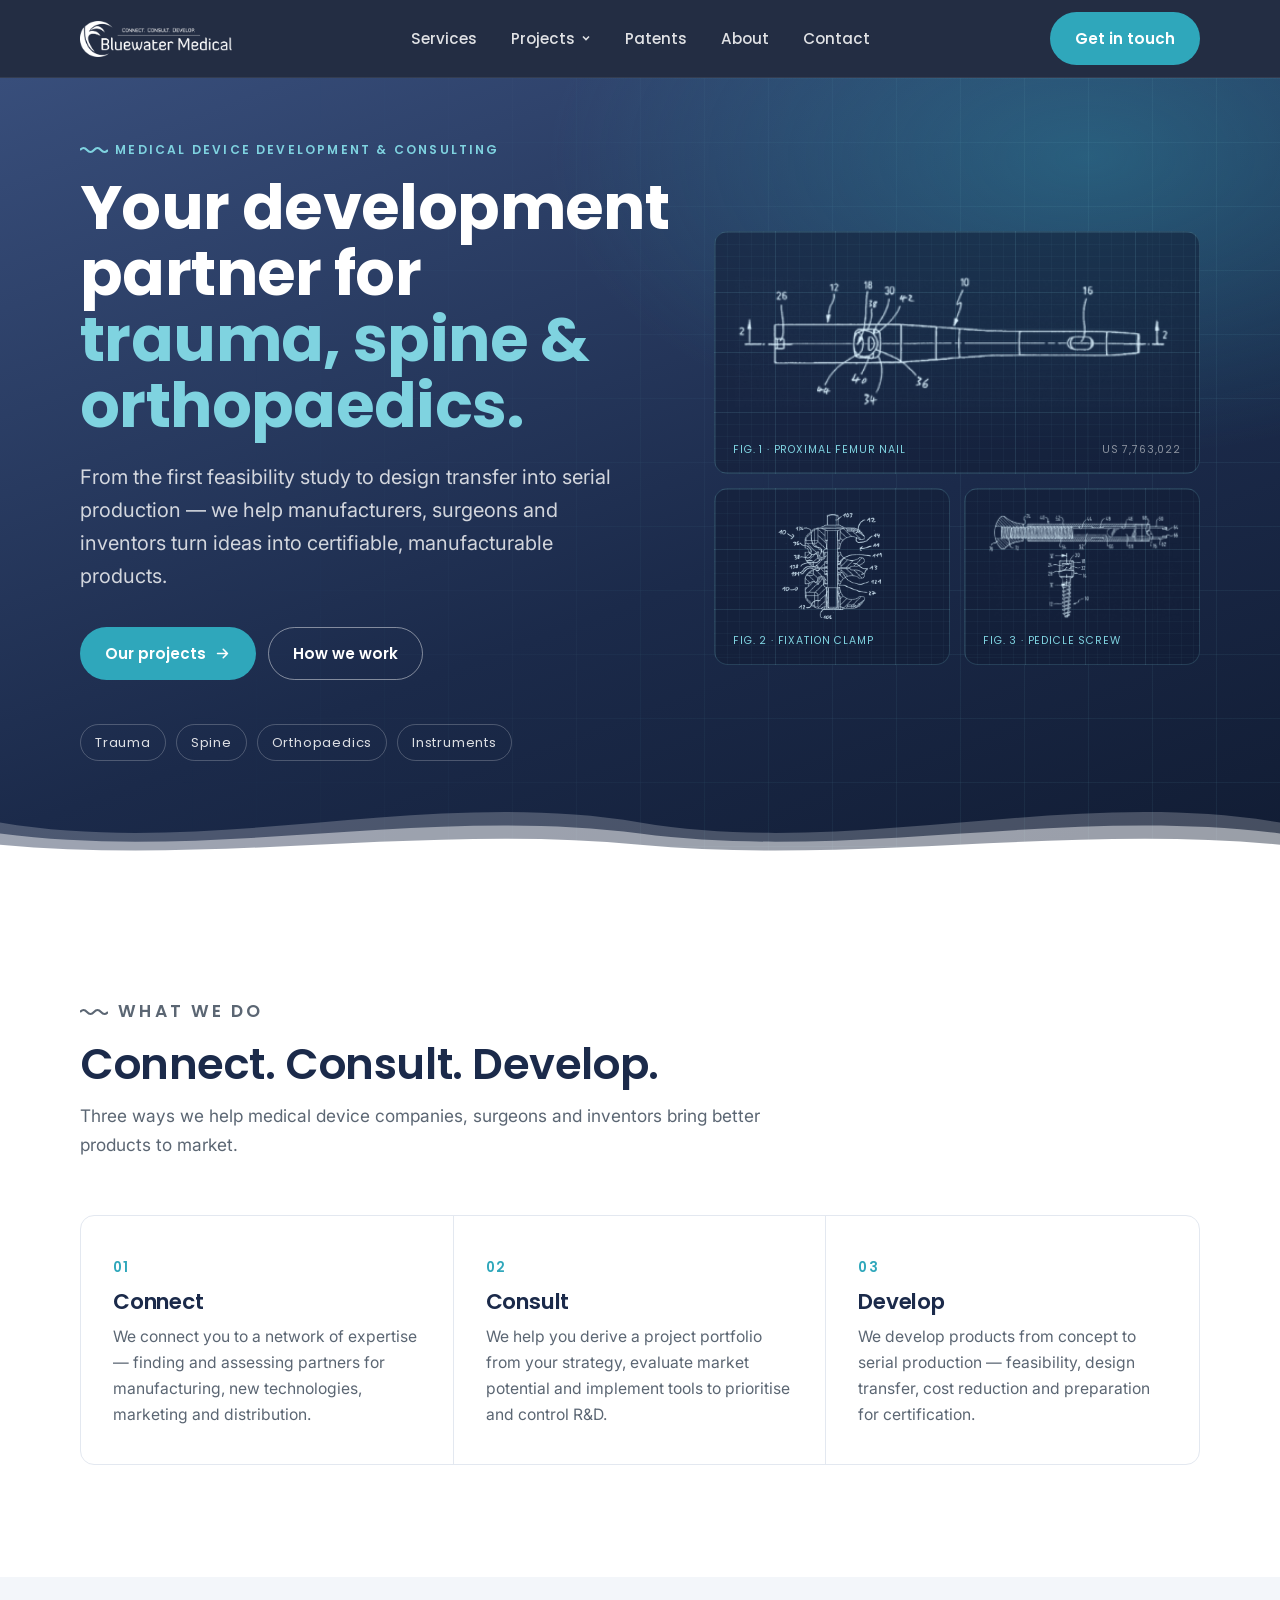
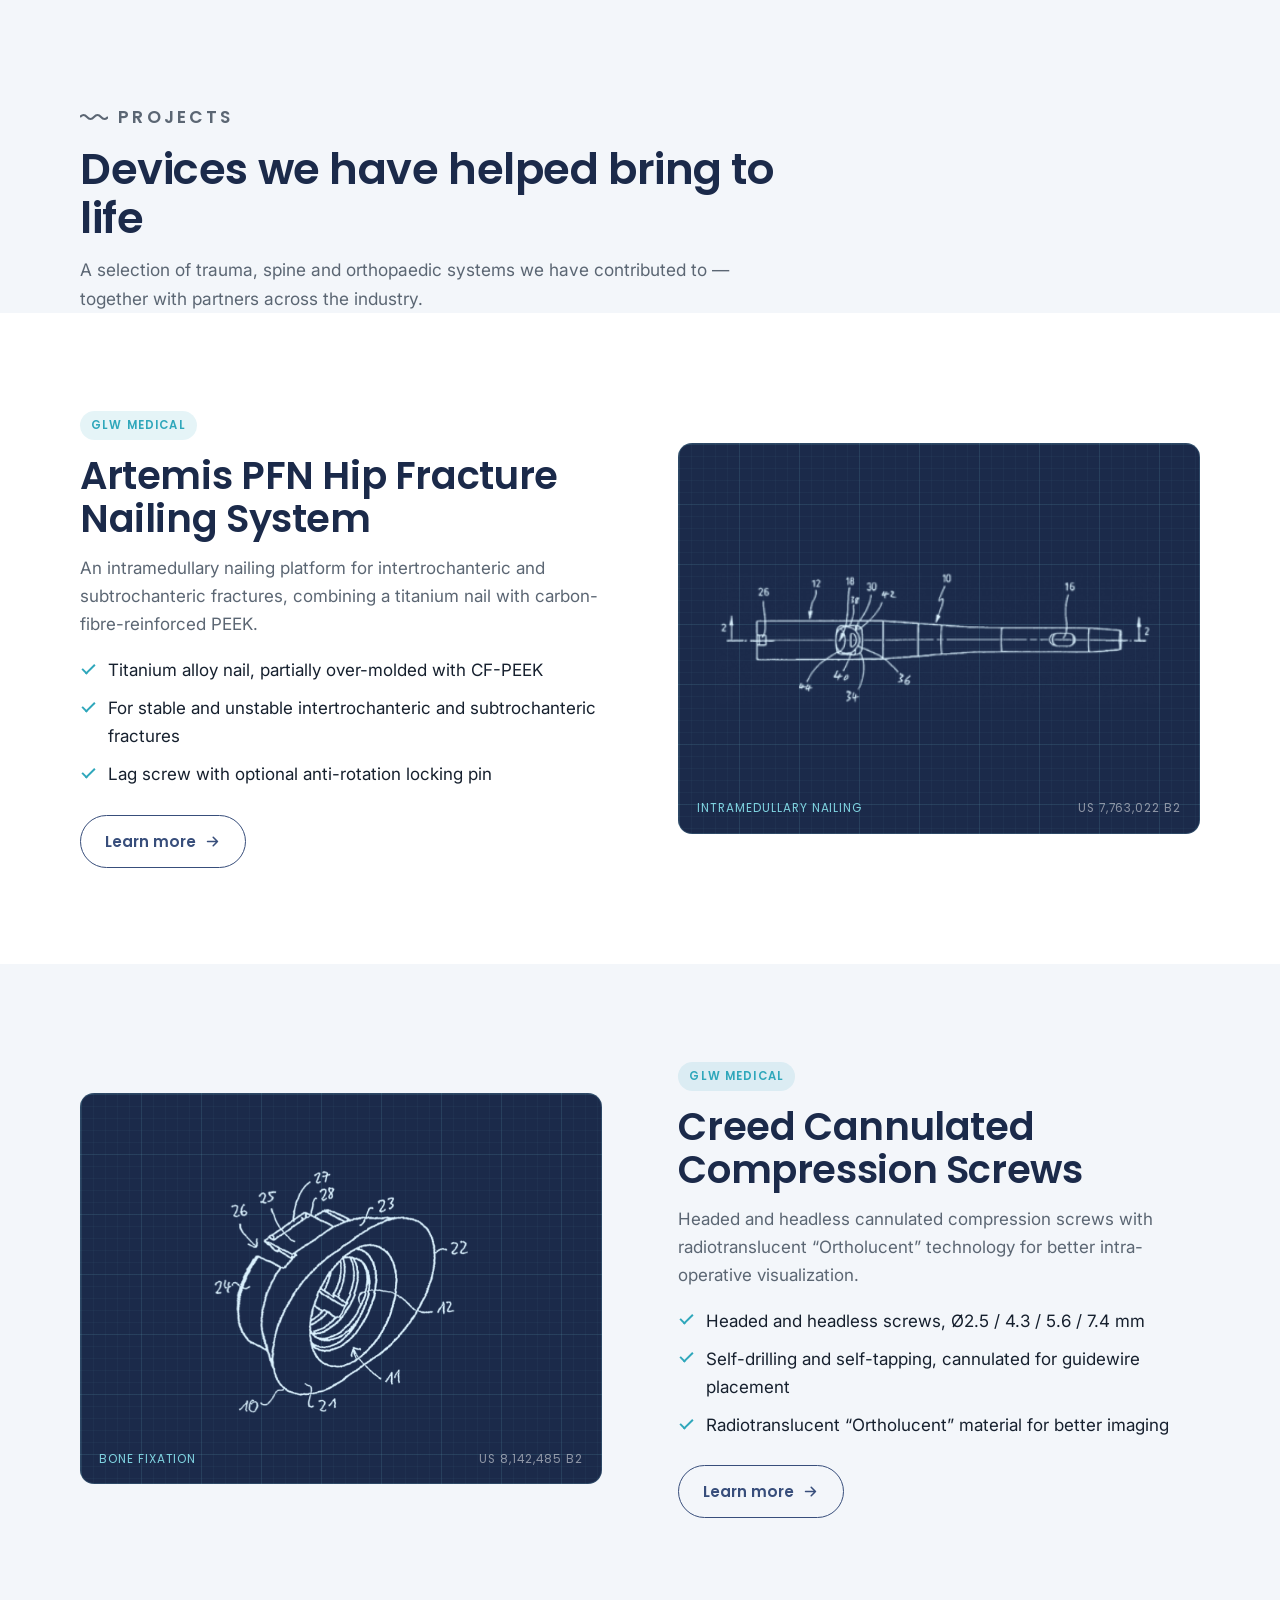
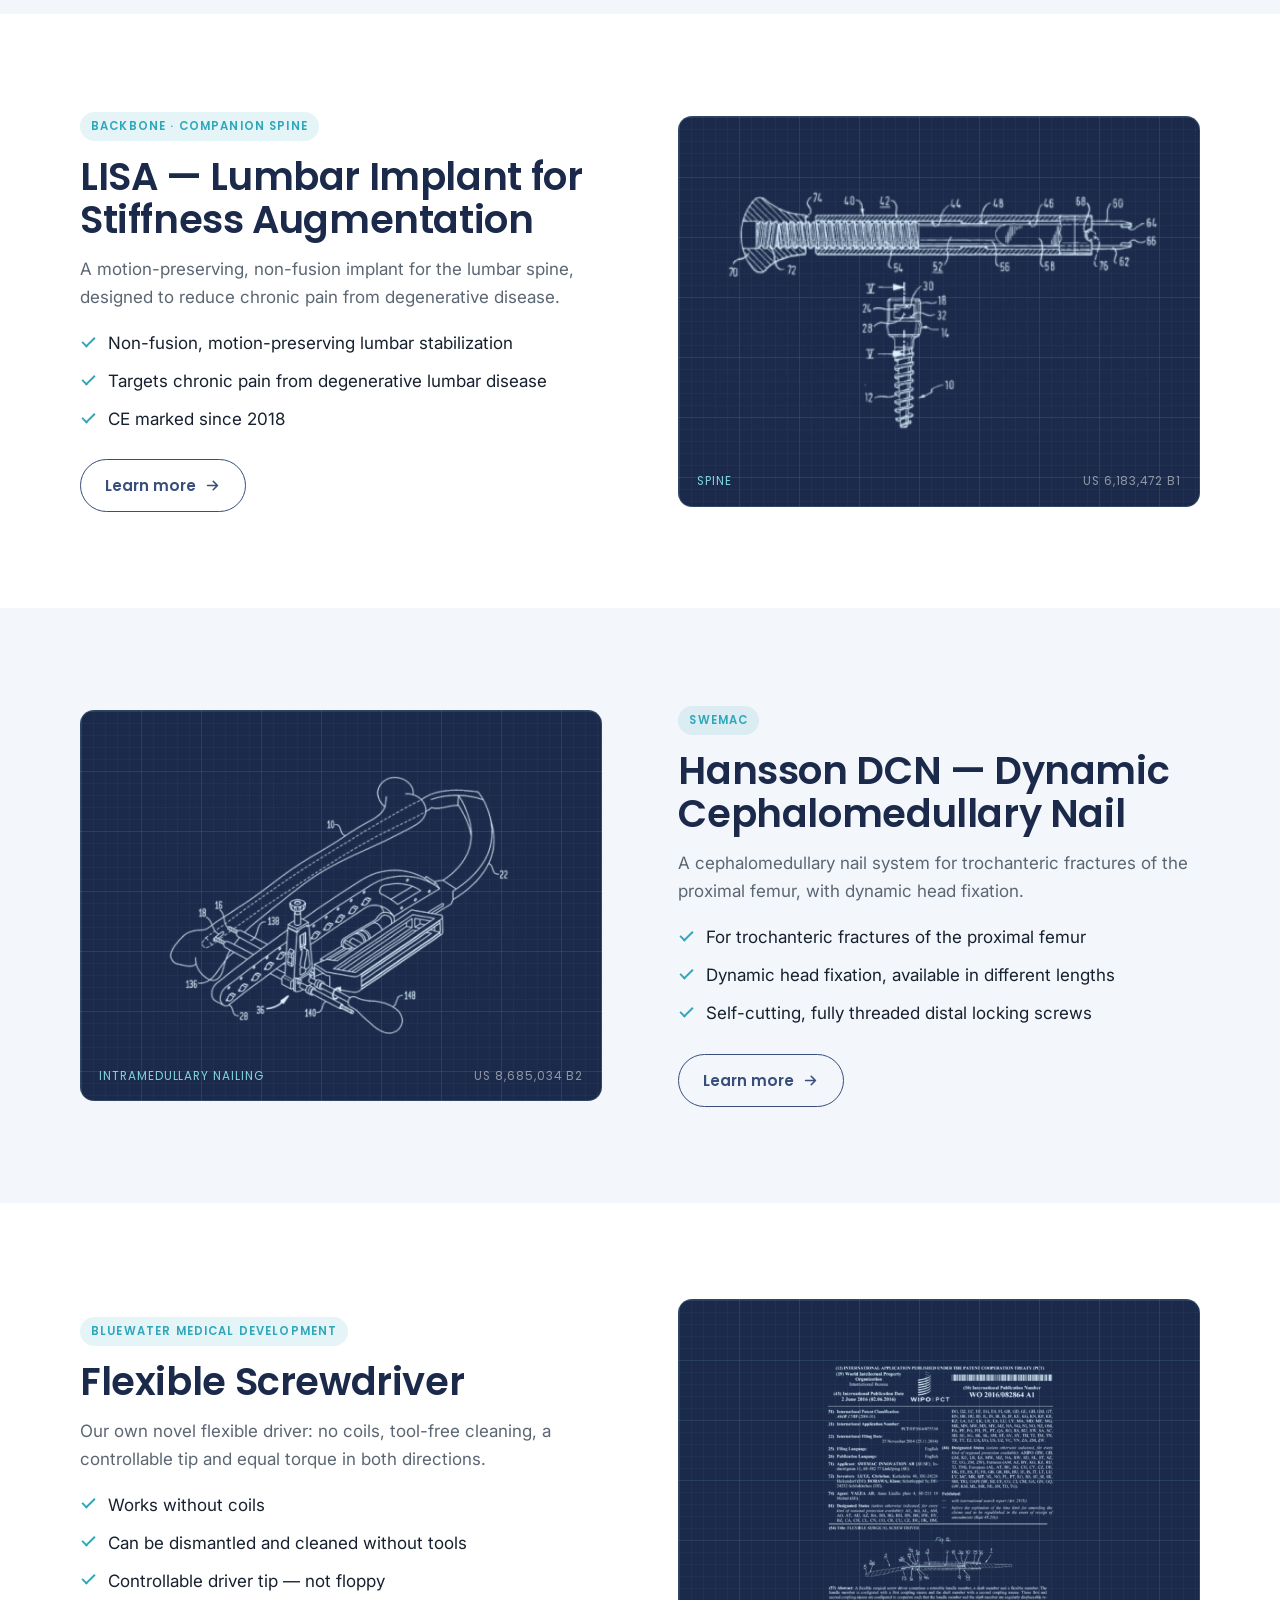
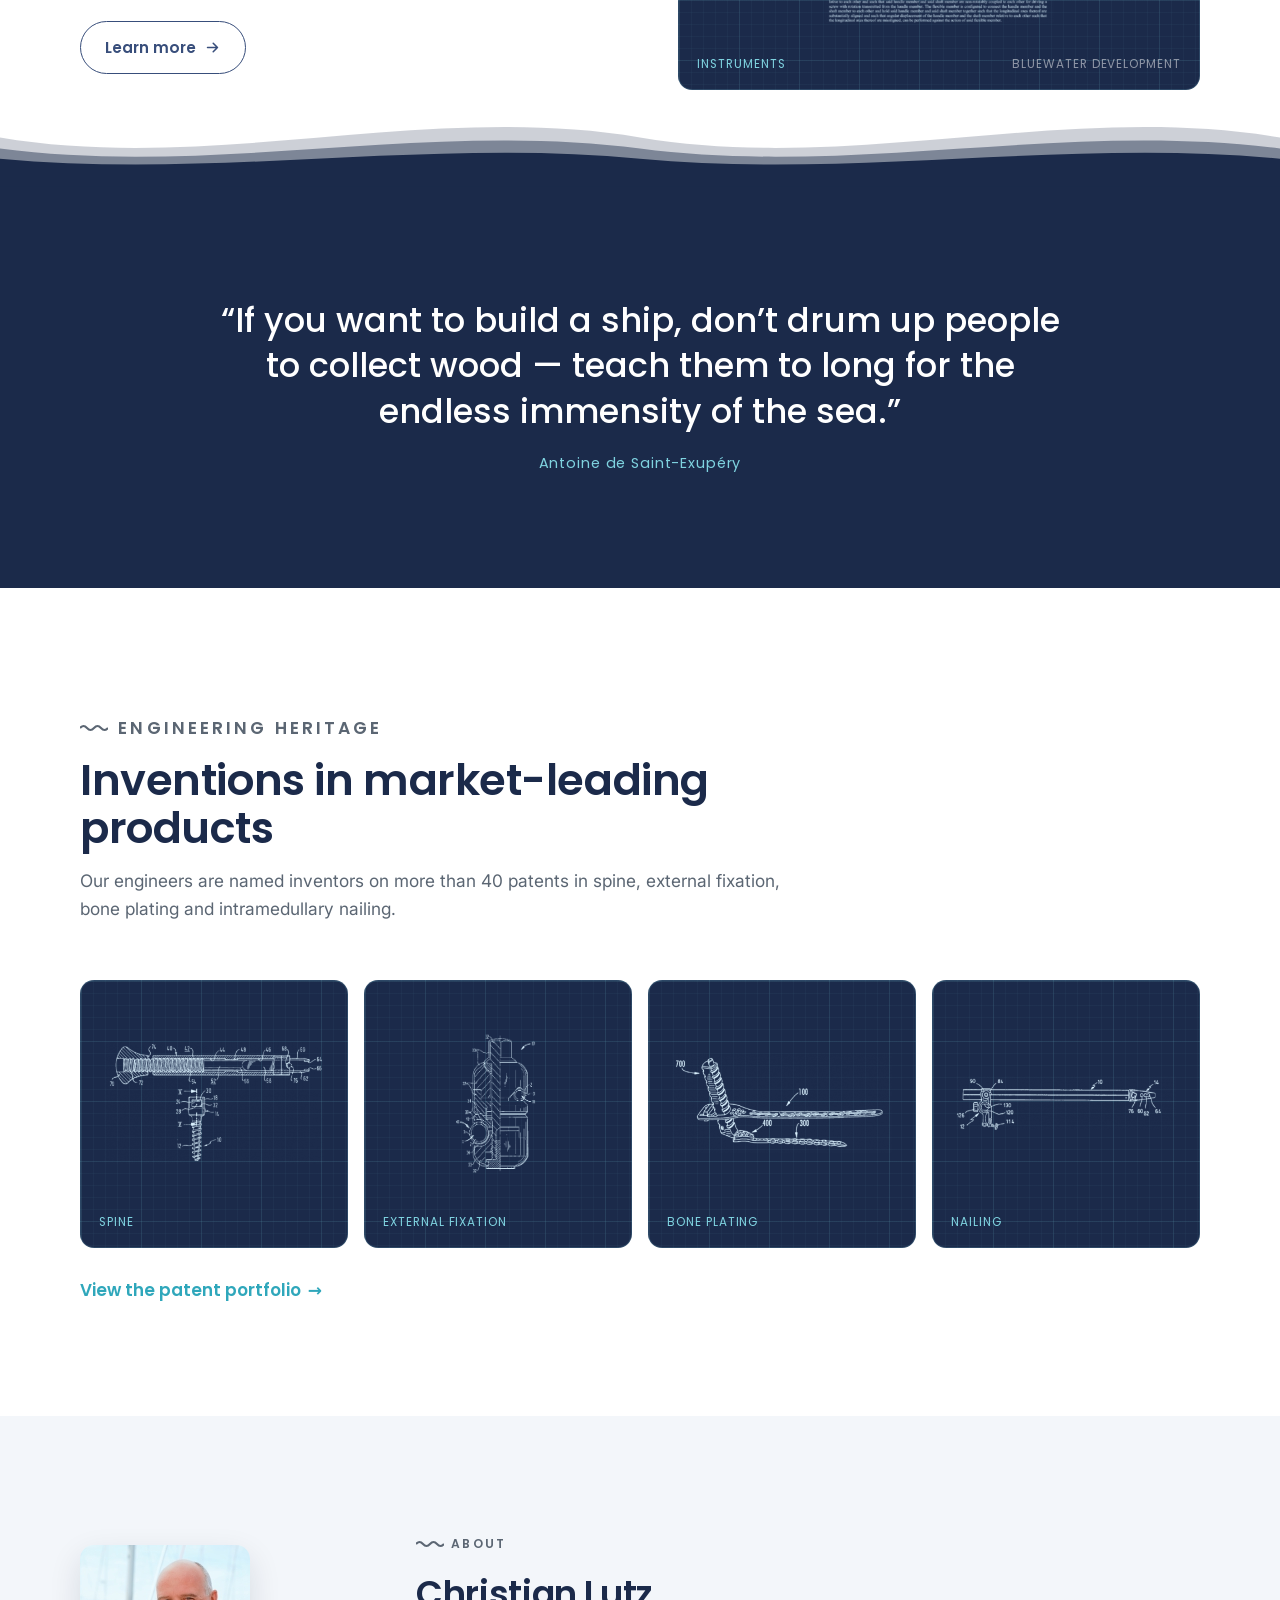
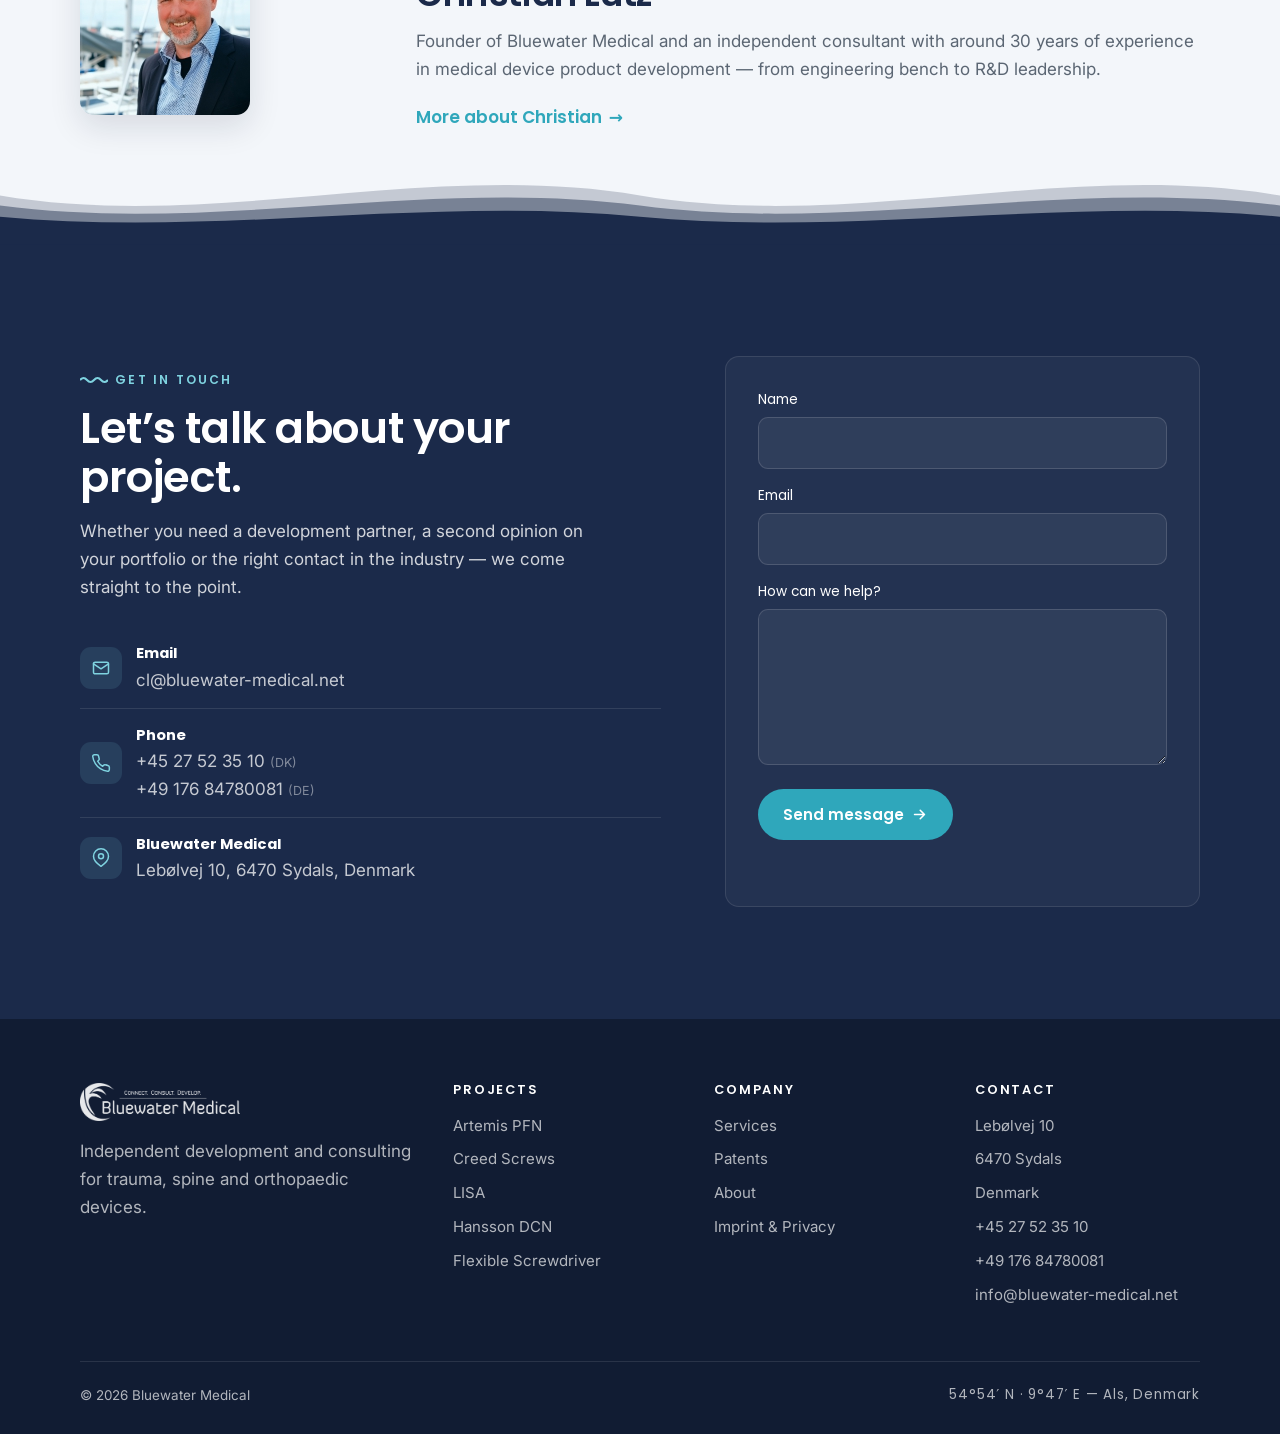
==== index.html @ d2732bc6 "Bluewater Medical redesign preview Co-Authored-By: Claude Opus 5.5 <noreply@anthropic.com>" ====
<!DOCTYPE html>
<html lang="en">
<head>
<meta name="robots" content="noindex, nofollow">
<meta charset="UTF-8">
<meta name="viewport" content="width=device-width, initial-scale=1">
<title>Bluewater Medical — Development partner for trauma, spine &amp; orthopaedics</title>
<meta name="description" content="Bluewater Medical — independent medical device development and consulting for trauma, spine and orthopaedics. Connect, consult, develop.">
<link rel="canonical" href="https://bluewater-medical.net/">
<meta property="og:title" content="Bluewater Medical — Development partner for trauma, spine &amp; orthopaedics">
<meta property="og:description" content="Bluewater Medical — independent medical device development and consulting for trauma, spine and orthopaedics. Connect, consult, develop.">
<meta property="og:type" content="website">
<link rel="icon" href="assets/img/favicon.png" type="image/png">
<link rel="preconnect" href="https://fonts.googleapis.com">
<link rel="preconnect" href="https://fonts.gstatic.com" crossorigin>
<link href="https://fonts.googleapis.com/css2?family=Poppins:ital,wght@0,500;0,600;0,700;1,500&family=Inter:wght@400;500;600&display=swap" rel="stylesheet">
<link rel="stylesheet" href="assets/css/styles.css">
</head>
<body>
<svg width="0" height="0" style="position:absolute" aria-hidden="true">
  <!-- Patent drawings are black ink on white paper: turn the paper transparent
       (alpha = 1 - brightness) and recolour the ink. -->
  <filter id="ink-light" color-interpolation-filters="sRGB"><feColorMatrix type="matrix" values="0 0 0 0 .86  0 0 0 0 .95  0 0 0 0 1  -.333 -.333 -.333 1 0"/></filter>
  <filter id="ink-navy" color-interpolation-filters="sRGB"><feColorMatrix type="matrix" values="0 0 0 0 .22  0 0 0 0 .31  0 0 0 0 .48  -.333 -.333 -.333 1 0"/></filter>
</svg>
<header class="site-header" id="siteHeader">
  <div class="container nav">
    <a class="brand" href="index.html" aria-label="Bluewater Medical home"><img src="assets/img/logo.png" alt="Bluewater Medical"></a>
    <ul class="nav-links" id="navLinks">
      <li><a href="index.html#services">Services</a></li>
      <li class="has-dropdown"><a href="index.html#projects">Projects <svg class="caret" viewBox="0 0 10 10" fill="none" stroke="currentColor" stroke-width="1.6"><path d="M2 3.5 5 6.5 8 3.5"/></svg></a><div class="dropdown"><a href="projects/artemis-pfn/index.html"><b>Artemis PFN</b><span>GLW Medical</span></a><a href="projects/creed-screws/index.html"><b>Creed Screws</b><span>GLW Medical</span></a><a href="projects/lisa/index.html"><b>LISA</b><span>Backbone · Companion Spine</span></a><a href="projects/hansson-dcn/index.html"><b>Hansson DCN</b><span>Swemac</span></a><a href="projects/flexible-screwdriver/index.html"><b>Flexible Screwdriver</b><span>Bluewater Medical development</span></a></div></li>
      <li><a href="patents/index.html">Patents</a></li>
      <li><a href="about/index.html">About</a></li>
      <li><a href="index.html#contact">Contact</a></li>
    </ul>
    <div class="nav-cta"><a class="btn btn--accent" href="index.html#contact">Get in touch</a></div>
    <button class="nav-toggle" id="navToggle" aria-label="Toggle menu" aria-expanded="false"><span></span><span></span><span></span></button>
  </div>
</header>
<main>
<section class="hero">
  <div class="container hero-grid">
    <div>
      <p class="eyebrow" style="color:var(--aqua-300)">Medical device development &amp; consulting</p>
      <h1>Your development partner for <em>trauma, spine &amp; orthopaedics.</em></h1>
      <p class="lead">From the first feasibility study to design transfer into serial production — we help manufacturers, surgeons and inventors turn ideas into certifiable, manufacturable products.</p>
      <div class="hero-actions">
        <a class="btn btn--accent" href="#projects">Our projects <svg viewBox="0 0 24 24" fill="none" stroke="currentColor" stroke-width="2.2" stroke-linecap="round" stroke-linejoin="round"><path d="M5 12h14M13 6l6 6-6 6"/></svg></a>
        <a class="btn btn--ghost" href="#services">How we work</a>
      </div>
      <ul class="hero-focus"><li>Trauma</li><li>Spine</li><li>Orthopaedics</li><li>Instruments</li></ul>
    </div>
    <div class="hero-sheet" aria-hidden="true">
      <figure class="blueprint"><img src="assets/img/nailing.png" alt="Patent drawing — Fig. 1 · Proximal femur nail" loading="lazy"><figcaption><span>Fig. 1 · Proximal femur nail</span><span>US 7,763,022</span></figcaption></figure>
      <figure class="blueprint"><img src="assets/img/fixation2.png" alt="Patent drawing — Fig. 2 · Fixation clamp" loading="lazy"><figcaption><span>Fig. 2 · Fixation clamp</span><span></span></figcaption></figure>
      <figure class="blueprint"><img src="assets/img/spine.png" alt="Patent drawing — Fig. 3 · Pedicle screw" loading="lazy"><figcaption><span>Fig. 3 · Pedicle screw</span><span></span></figcaption></figure>
    </div>
  </div>
  <div class="waves waves--bottom" aria-hidden="true"><svg class="w1" viewBox="0 0 2880 100" preserveAspectRatio="none"><path fill="#fff" fill-opacity=".22" d="M0,45 C240,85 480,5 720,45 C960,85 1200,5 1440,45 C1680,85 1920,5 2160,45 C2400,85 2640,5 2880,45 L2880,100 L0,100 Z"/></svg><svg class="w2" viewBox="0 0 2880 100" preserveAspectRatio="none"><path fill="#fff" fill-opacity=".45" d="M0,45 C240,85 480,5 720,45 C960,85 1200,5 1440,45 C1680,85 1920,5 2160,45 C2400,85 2640,5 2880,45 L2880,100 L0,100 Z"/></svg><svg class="w3" viewBox="0 0 2880 100" preserveAspectRatio="none"><path fill="#fff" fill-opacity="1" d="M0,45 C240,85 480,5 720,45 C960,85 1200,5 1440,45 C1680,85 1920,5 2160,45 C2400,85 2640,5 2880,45 L2880,100 L0,100 Z"/></svg></div>
</section>

<section class="section" id="services">
  <div class="container">
    <div class="section-head reveal">
      <p class="eyebrow">What we do</p>
      <h2>Connect. Consult. Develop.</h2>
      <p>Three ways we help medical device companies, surgeons and inventors bring better products to market.</p>
    </div>
    <div class="services reveal">
      <div class="service"><span class="num">01</span><h3>Connect</h3><p>We connect you to a network of expertise — finding and assessing partners for manufacturing, new technologies, marketing and distribution.</p></div>
      <div class="service"><span class="num">02</span><h3>Consult</h3><p>We help you derive a project portfolio from your strategy, evaluate market potential and implement tools to prioritise and control R&amp;D.</p></div>
      <div class="service"><span class="num">03</span><h3>Develop</h3><p>We develop products from concept to serial production — feasibility, design transfer, cost reduction and preparation for certification.</p></div>
    </div>
  </div>
</section>

<section id="projects" class="section section--mist" style="padding-bottom:0">
  <div class="container"><div class="section-head reveal" style="margin-bottom:0">
    <p class="eyebrow">Projects</p>
    <h2>Devices we have helped bring to life</h2>
    <p>A selection of trauma, spine and orthopaedic systems we have contributed to — together with partners across the industry.</p>
  </div></div>
</section>
<div class="bands">
<section class="band" id="project-artemis-pfn">
  <div class="container band-grid">
    <div class="reveal">
      <span class="tag">GLW Medical</span>
      <h2>Artemis PFN Hip Fracture Nailing System</h2>
      <p>An intramedullary nailing platform for intertrochanteric and subtrochanteric fractures, combining a titanium nail with carbon-fibre-reinforced PEEK.</p>
      <ul class="ticks"><li>Titanium alloy nail, partially over-molded with CF-PEEK</li><li>For stable and unstable intertrochanteric and subtrochanteric fractures</li><li>Lag screw with optional anti-rotation locking pin</li></ul>
      <a class="btn btn--outline" href="projects/artemis-pfn/index.html">Learn more <svg viewBox="0 0 24 24" fill="none" stroke="currentColor" stroke-width="2.2" stroke-linecap="round" stroke-linejoin="round"><path d="M5 12h14M13 6l6 6-6 6"/></svg></a>
    </div>
    <div class="reveal"><figure class="blueprint"><img src="assets/img/nailing.png" alt="Patent drawing — Intramedullary nailing" loading="lazy"><figcaption><span>Intramedullary nailing</span><span>US 7,763,022 B2</span></figcaption></figure></div>
  </div>
</section><section class="band" id="project-creed-screws">
  <div class="container band-grid">
    <div class="reveal">
      <span class="tag">GLW Medical</span>
      <h2>Creed Cannulated Compression Screws</h2>
      <p>Headed and headless cannulated compression screws with radiotranslucent “Ortholucent” technology for better intra-operative visualization.</p>
      <ul class="ticks"><li>Headed and headless screws, Ø2.5 / 4.3 / 5.6 / 7.4 mm</li><li>Self-drilling and self-tapping, cannulated for guidewire placement</li><li>Radiotranslucent “Ortholucent” material for better imaging</li></ul>
      <a class="btn btn--outline" href="projects/creed-screws/index.html">Learn more <svg viewBox="0 0 24 24" fill="none" stroke="currentColor" stroke-width="2.2" stroke-linecap="round" stroke-linejoin="round"><path d="M5 12h14M13 6l6 6-6 6"/></svg></a>
    </div>
    <div class="reveal"><figure class="blueprint"><img src="assets/img/bone2.png" alt="Patent drawing — Bone fixation" loading="lazy"><figcaption><span>Bone fixation</span><span>US 8,142,485 B2</span></figcaption></figure></div>
  </div>
</section><section class="band" id="project-lisa">
  <div class="container band-grid">
    <div class="reveal">
      <span class="tag">Backbone · Companion Spine</span>
      <h2>LISA — Lumbar Implant for Stiffness Augmentation</h2>
      <p>A motion-preserving, non-fusion implant for the lumbar spine, designed to reduce chronic pain from degenerative disease.</p>
      <ul class="ticks"><li>Non-fusion, motion-preserving lumbar stabilization</li><li>Targets chronic pain from degenerative lumbar disease</li><li>CE marked since 2018</li></ul>
      <a class="btn btn--outline" href="projects/lisa/index.html">Learn more <svg viewBox="0 0 24 24" fill="none" stroke="currentColor" stroke-width="2.2" stroke-linecap="round" stroke-linejoin="round"><path d="M5 12h14M13 6l6 6-6 6"/></svg></a>
    </div>
    <div class="reveal"><figure class="blueprint"><img src="assets/img/spine.png" alt="Patent drawing — Spine" loading="lazy"><figcaption><span>Spine</span><span>US 6,183,472 B1</span></figcaption></figure></div>
  </div>
</section><section class="band" id="project-hansson-dcn">
  <div class="container band-grid">
    <div class="reveal">
      <span class="tag">Swemac</span>
      <h2>Hansson DCN — Dynamic Cephalomedullary Nail</h2>
      <p>A cephalomedullary nail system for trochanteric fractures of the proximal femur, with dynamic head fixation.</p>
      <ul class="ticks"><li>For trochanteric fractures of the proximal femur</li><li>Dynamic head fixation, available in different lengths</li><li>Self-cutting, fully threaded distal locking screws</li></ul>
      <a class="btn btn--outline" href="projects/hansson-dcn/index.html">Learn more <svg viewBox="0 0 24 24" fill="none" stroke="currentColor" stroke-width="2.2" stroke-linecap="round" stroke-linejoin="round"><path d="M5 12h14M13 6l6 6-6 6"/></svg></a>
    </div>
    <div class="reveal"><figure class="blueprint"><img src="assets/img/targeting.png" alt="Patent drawing — Intramedullary nailing" loading="lazy"><figcaption><span>Intramedullary nailing</span><span>US 8,685,034 B2</span></figcaption></figure></div>
  </div>
</section><section class="band" id="project-flexible-screwdriver">
  <div class="container band-grid">
    <div class="reveal">
      <span class="tag">Bluewater Medical development</span>
      <h2>Flexible Screwdriver</h2>
      <p>Our own novel flexible driver: no coils, tool-free cleaning, a controllable tip and equal torque in both directions.</p>
      <ul class="ticks"><li>Works without coils</li><li>Can be dismantled and cleaned without tools</li><li>Controllable driver tip — not floppy</li></ul>
      <a class="btn btn--outline" href="projects/flexible-screwdriver/index.html">Learn more <svg viewBox="0 0 24 24" fill="none" stroke="currentColor" stroke-width="2.2" stroke-linecap="round" stroke-linejoin="round"><path d="M5 12h14M13 6l6 6-6 6"/></svg></a>
    </div>
    <div class="reveal"><figure class="blueprint"><img src="assets/img/screwdriver.png" alt="Patent drawing — Instruments" loading="lazy"><figcaption><span>Instruments</span><span>Bluewater development</span></figcaption></figure></div>
  </div>
</section>
</div>

<section class="section section--dark quote-band">
  <div class="waves waves--top" aria-hidden="true"><svg class="w1" viewBox="0 0 2880 100" preserveAspectRatio="none"><path fill="#1b2a4a" fill-opacity=".22" d="M0,45 C240,85 480,5 720,45 C960,85 1200,5 1440,45 C1680,85 1920,5 2160,45 C2400,85 2640,5 2880,45 L2880,100 L0,100 Z"/></svg><svg class="w2" viewBox="0 0 2880 100" preserveAspectRatio="none"><path fill="#1b2a4a" fill-opacity=".45" d="M0,45 C240,85 480,5 720,45 C960,85 1200,5 1440,45 C1680,85 1920,5 2160,45 C2400,85 2640,5 2880,45 L2880,100 L0,100 Z"/></svg><svg class="w3" viewBox="0 0 2880 100" preserveAspectRatio="none"><path fill="#1b2a4a" fill-opacity="1" d="M0,45 C240,85 480,5 720,45 C960,85 1200,5 1440,45 C1680,85 1920,5 2160,45 C2400,85 2640,5 2880,45 L2880,100 L0,100 Z"/></svg></div>
  <div class="container reveal">
    <blockquote>“If you want to build a ship, don’t drum up people to collect wood — teach them to long for the endless immensity of the sea.”</blockquote>
    <cite>Antoine de Saint-Exupéry</cite>
  </div>
</section>

<section class="section">
  <div class="container">
    <div class="section-head reveal">
      <p class="eyebrow">Engineering heritage</p>
      <h2>Inventions in market-leading products</h2>
      <p>Our engineers are named inventors on more than 40 patents in spine, external fixation, bone plating and intramedullary nailing.</p>
    </div>
    <div class="patent-teaser"><div class="reveal"><figure class="blueprint"><img src="assets/img/spine.png" alt="Patent drawing — Spine" loading="lazy"><figcaption><span>Spine</span><span></span></figcaption></figure></div><div class="reveal"><figure class="blueprint"><img src="assets/img/fixation.png" alt="Patent drawing — External fixation" loading="lazy"><figcaption><span>External fixation</span><span></span></figcaption></figure></div><div class="reveal"><figure class="blueprint"><img src="assets/img/bone1.png" alt="Patent drawing — Bone plating" loading="lazy"><figcaption><span>Bone plating</span><span></span></figcaption></figure></div><div class="reveal"><figure class="blueprint"><img src="assets/img/nailing2.png" alt="Patent drawing — Nailing" loading="lazy"><figcaption><span>Nailing</span><span></span></figcaption></figure></div></div>
    <p style="margin-top:28px"><a class="link-arrow" href="patents/index.html">View the patent portfolio</a></p>
  </div>
</section>

<section class="section section--mist">
  <div class="container teaser reveal">
    <img src="assets/img/christian-lutz.jpg" alt="Christian Lutz">
    <div>
      <p class="eyebrow">About</p>
      <h2>Christian Lutz</h2>
      <p>Founder of Bluewater Medical and an independent consultant with around 30 years of experience in medical device product development — from engineering bench to R&amp;D leadership.</p>
      <a class="link-arrow" href="about/index.html">More about Christian</a>
    </div>
  </div>
</section>

<section class="section section--dark" id="contact">
  <div class="waves waves--top" aria-hidden="true"><svg class="w1" viewBox="0 0 2880 100" preserveAspectRatio="none"><path fill="#1b2a4a" fill-opacity=".22" d="M0,45 C240,85 480,5 720,45 C960,85 1200,5 1440,45 C1680,85 1920,5 2160,45 C2400,85 2640,5 2880,45 L2880,100 L0,100 Z"/></svg><svg class="w2" viewBox="0 0 2880 100" preserveAspectRatio="none"><path fill="#1b2a4a" fill-opacity=".45" d="M0,45 C240,85 480,5 720,45 C960,85 1200,5 1440,45 C1680,85 1920,5 2160,45 C2400,85 2640,5 2880,45 L2880,100 L0,100 Z"/></svg><svg class="w3" viewBox="0 0 2880 100" preserveAspectRatio="none"><path fill="#1b2a4a" fill-opacity="1" d="M0,45 C240,85 480,5 720,45 C960,85 1200,5 1440,45 C1680,85 1920,5 2160,45 C2400,85 2640,5 2880,45 L2880,100 L0,100 Z"/></svg></div>
  <div class="container contact-band">
    <div class="reveal">
      <p class="eyebrow" style="color:var(--aqua-300)">Get in touch</p>
      <h2 style="font-size:clamp(1.9rem,3.4vw,2.7rem)">Let’s talk about your project.</h2>
      <p style="margin:16px 0 26px;max-width:520px">Whether you need a development partner, a second opinion on your portfolio or the right contact in the industry — we come straight to the point.</p>
      <ul class="contact-list">
        <li><span class="ic"><svg viewBox="0 0 24 24" fill="none" stroke="currentColor" stroke-width="1.8" stroke-linecap="round" stroke-linejoin="round"><rect x="3" y="5" width="18" height="14" rx="2"/><path d="m3 7 9 6 9-6"/></svg></span><div><b>Email</b><a href="mailto:cl@bluewater-medical.net">cl@bluewater-medical.net</a></div></li>
        <li><span class="ic"><svg viewBox="0 0 24 24" fill="none" stroke="currentColor" stroke-width="1.8" stroke-linecap="round" stroke-linejoin="round"><path d="M22 16.9v3a2 2 0 0 1-2.2 2 19.8 19.8 0 0 1-8.6-3.1 19.5 19.5 0 0 1-6-6A19.8 19.8 0 0 1 2.1 4.2 2 2 0 0 1 4.1 2h3a2 2 0 0 1 2 1.7c.1 1 .4 1.9.7 2.8a2 2 0 0 1-.5 2.1L8 9.9a16 16 0 0 0 6 6l1.3-1.3a2 2 0 0 1 2.1-.4c.9.3 1.8.6 2.8.7a2 2 0 0 1 1.7 2z"/></svg></span><div><b>Phone</b><a href="tel:+4527523510">+45 27 52 35 10</a> <small>(DK)</small><br><a href="tel:+4917684780081">+49 176 84780081</a> <small>(DE)</small></div></li>
        <li><span class="ic"><svg viewBox="0 0 24 24" fill="none" stroke="currentColor" stroke-width="1.8" stroke-linecap="round" stroke-linejoin="round"><path d="M21 10c0 6-9 12-9 12s-9-6-9-12a9 9 0 0 1 18 0z"/><circle cx="12" cy="10" r="3"/></svg></span><div><b>Bluewater Medical</b><span>Lebølvej 10, 6470 Sydals, Denmark</span></div></li>
      </ul>
    </div>
    <form class="contact-form reveal" action="contact.php" method="post" data-contact-form>
      <div class="field"><label for="cf-name">Name</label><input id="cf-name" name="name" type="text" autocomplete="name" maxlength="100" required></div>
      <div class="field"><label for="cf-email">Email</label><input id="cf-email" name="email" type="email" autocomplete="email" required></div>
      <div class="field"><label for="cf-msg">How can we help?</label><textarea id="cf-msg" name="message" rows="5" maxlength="5000" required></textarea></div>
      <div class="hp" aria-hidden="true"><label for="cf-web">Website</label><input id="cf-web" name="website" type="text" tabindex="-1" autocomplete="off"></div>
      <button class="btn btn--accent" type="submit">Send message <svg viewBox="0 0 24 24" fill="none" stroke="currentColor" stroke-width="2.2" stroke-linecap="round" stroke-linejoin="round"><path d="M5 12h14M13 6l6 6-6 6"/></svg></button>
      <p class="form-status" role="status" aria-live="polite"></p>
    </form>
  </div>
</section>
</main>
<footer class="site-footer">
  <div class="container">
    <div class="footer-grid">
      <div><img src="assets/img/logo.png" alt="Bluewater Medical"><p>Independent development and consulting for trauma, spine and orthopaedic devices.</p></div>
      <div><h4>Projects</h4><ul><li><a href="projects/artemis-pfn/index.html">Artemis PFN</a></li><li><a href="projects/creed-screws/index.html">Creed Screws</a></li><li><a href="projects/lisa/index.html">LISA</a></li><li><a href="projects/hansson-dcn/index.html">Hansson DCN</a></li><li><a href="projects/flexible-screwdriver/index.html">Flexible Screwdriver</a></li></ul></div>
      <div><h4>Company</h4><ul><li><a href="index.html#services">Services</a></li><li><a href="patents/index.html">Patents</a></li><li><a href="about/index.html">About</a></li><li><a href="imprint/index.html">Imprint &amp; Privacy</a></li></ul></div>
      <div><h4>Contact</h4><ul><li>Lebølvej 10</li><li>6470 Sydals</li><li>Denmark</li><li><a href="tel:+4527523510">+45 27 52 35 10</a></li><li><a href="tel:+4917684780081">+49 176 84780081</a></li><li><a href="mailto:info@bluewater-medical.net">info@bluewater-medical.net</a></li></ul></div>
    </div>
    <div class="footer-bottom"><span>© <span class="js-year">2026</span> Bluewater Medical</span><span class="coords">54°54′ N · 9°47′ E — Als, Denmark</span></div>
  </div>
</footer>
<script src="assets/js/main.js"></script>
</body>
</html>
---- assets/css/styles.css ----
/* ==========================================================================
   Bluewater Medical — stylesheet
   Brand navy #384e7b + slate #808b8e (from the logo), maritime aqua accent.
   Patent drawings are shown "blueprint" style (white lines on navy grid).
   ========================================================================== */

:root {
  --navy:     #384e7b;
  --navy-700: #2d3f66;
  --navy-800: #22325a;
  --navy-900: #1b2a4a;
  --navy-950: #111c33;
  --aqua:     #2fa7bb;
  --aqua-300: #7fd3e0;
  --slate:    #808b8e;
  --ink:      #16202e;
  --muted:    #5b6673;
  --line:     #e3e8f0;
  --mist:     #f3f6fa;
  --white:    #fff;

  --font-display: "Poppins", "Segoe UI", system-ui, sans-serif;
  --font-text:    "Inter", "Segoe UI", system-ui, sans-serif;

  --maxw: 1200px;
  --gutter: clamp(16px, 4vw, 40px);
  --header-h: 78px;
  --radius: 14px;
  --shadow-sm: 0 1px 2px rgba(17,28,51,.06), 0 2px 8px rgba(17,28,51,.05);
  --shadow:    0 12px 32px rgba(17,28,51,.12);
  --ease: cubic-bezier(.22,.61,.36,1);
}

/* ------------------------------------------------------------------ base */
*, *::before, *::after { box-sizing: border-box; }
* { margin: 0; }
html { scroll-behavior: smooth; scroll-padding-top: var(--header-h); -webkit-text-size-adjust: 100%; }
body { font-family: var(--font-text); color: var(--ink); background: var(--white); line-height: 1.65; font-size: 17px; -webkit-font-smoothing: antialiased; }
img { max-width: 100%; display: block; }
a { color: var(--navy); text-decoration: none; }
h1, h2, h3, h4 { font-family: var(--font-display); line-height: 1.12; font-weight: 600; color: var(--navy-900); letter-spacing: -.01em; }
ul { padding: 0; list-style: none; }
:focus-visible { outline: 3px solid var(--aqua); outline-offset: 2px; border-radius: 6px; }

.container { width: 100%; max-width: var(--maxw); margin-inline: auto; padding-inline: var(--gutter); }
.section { padding: clamp(64px, 9vw, 112px) 0; }
.section--mist { background: var(--mist); }
.section--dark { position: relative; background: var(--navy-900); color: rgba(255,255,255,.8); }
.section--dark h2, .section--dark h3 { color: #fff; }
.eyebrow { font-family: var(--font-display); font-weight: 600; font-size: .76rem; letter-spacing: .18em; text-transform: uppercase; color: var(--aqua); display: inline-flex; align-items: center; gap: .6em; margin-bottom: 14px; }
.eyebrow::before { /* small wave mark */
  content: ""; width: 28px; height: 8px; background: currentColor;
  -webkit-mask: url("data:image/svg+xml,%3Csvg xmlns='http://www.w3.org/2000/svg' viewBox='0 0 28 8'%3E%3Cpath d='M0 4 Q3.5 0 7 4 T14 4 T21 4 T28 4' fill='none' stroke='black' stroke-width='2'/%3E%3C/svg%3E") no-repeat center / contain;
          mask: url("data:image/svg+xml,%3Csvg xmlns='http://www.w3.org/2000/svg' viewBox='0 0 28 8'%3E%3Cpath d='M0 4 Q3.5 0 7 4 T14 4 T21 4 T28 4' fill='none' stroke='black' stroke-width='2'/%3E%3C/svg%3E") no-repeat center / contain;
}
.section-head { max-width: 720px; margin-bottom: clamp(32px, 5vw, 56px); }
.section-head h2 { font-size: clamp(1.9rem, 3.4vw, 2.7rem); }
.section-head p { color: var(--muted); font-size: 1.08rem; margin-top: 14px; }
.section--dark .section-head p { color: rgba(255,255,255,.72); }
.center { text-align: center; margin-inline: auto; }
.center .eyebrow { justify-content: center; }

/* --------------------------------------------------------------- buttons */
.btn { display: inline-flex; align-items: center; gap: .5em; font-family: var(--font-display); font-weight: 600; font-size: .95rem; padding: 13px 24px; border-radius: 999px; border: 1.5px solid transparent; background: var(--navy); color: #fff; cursor: pointer; transition: transform .25s var(--ease), box-shadow .25s var(--ease), background .25s, border-color .25s, color .25s; white-space: nowrap; }
.btn:hover { transform: translateY(-2px); box-shadow: var(--shadow); }
.btn svg { width: 17px; height: 17px; }
.btn--accent { background: var(--aqua); }
.btn--ghost { background: transparent; border-color: rgba(255,255,255,.45); }
.btn--ghost:hover { background: rgba(255,255,255,.1); border-color: #fff; }
.btn--outline { background: transparent; color: var(--navy); border-color: var(--navy); }
.btn--outline:hover { background: var(--navy); color: #fff; }
.link-arrow { font-family: var(--font-display); font-weight: 600; display: inline-flex; align-items: center; gap: .4em; color: var(--aqua); }
.link-arrow::after { content: "→"; transition: transform .25s var(--ease); }
.link-arrow:hover::after { transform: translateX(4px); }

/* ---------------------------------------------------------------- header */
.site-header { position: fixed; inset: 0 0 auto 0; z-index: 50; height: var(--header-h); background: rgba(17,28,51,.92); backdrop-filter: blur(12px); border-bottom: 1px solid rgba(255,255,255,.08); }
.nav { height: 100%; display: flex; align-items: center; justify-content: space-between; gap: 24px; }
.brand img { height: 36px; width: auto; filter: brightness(0) invert(1); }
.nav-links { display: flex; align-items: center; gap: 6px; }
.nav-links > li { position: relative; }
.nav-links > li > a { display: inline-flex; align-items: center; gap: 6px; padding: 10px 14px; font-family: var(--font-display); font-weight: 500; font-size: .95rem; color: rgba(255,255,255,.86); border-radius: 8px; transition: color .2s, background .2s; }
.nav-links > li > a:hover, .nav-links > li > a.active { color: #fff; background: rgba(255,255,255,.08); }
.nav-links .caret { width: 10px; height: 10px; transition: transform .2s; }
.dropdown { position: absolute; top: calc(100% + 8px); left: 0; min-width: 300px; background: #fff; border-radius: 12px; box-shadow: var(--shadow); padding: 8px; opacity: 0; visibility: hidden; transform: translateY(6px); transition: .2s var(--ease); }
.has-dropdown:hover .dropdown, .has-dropdown:focus-within .dropdown { opacity: 1; visibility: visible; transform: none; }
.has-dropdown:hover .caret { transform: rotate(180deg); }
.dropdown a { display: block; padding: 10px 14px; border-radius: 8px; color: var(--navy-900); }
.dropdown a:hover { background: var(--mist); }
.dropdown a b { display: block; font-family: var(--font-display); font-weight: 600; font-size: .95rem; }
.dropdown a span { font-size: .8rem; color: var(--slate); }
.nav-toggle { display: none; background: none; border: 0; padding: 8px; cursor: pointer; }
.nav-toggle span { display: block; width: 24px; height: 2px; background: #fff; margin: 5px 0; border-radius: 2px; }
main { padding-top: var(--header-h); }

/* ------------------------------------------------------- blueprint figure */
.blueprint {
  position: relative; border-radius: var(--radius); overflow: hidden;
  background-color: var(--navy-900);
  background-image:
    linear-gradient(rgba(127,211,224,.09) 1px, transparent 1px),
    linear-gradient(90deg, rgba(127,211,224,.09) 1px, transparent 1px),
    linear-gradient(rgba(127,211,224,.04) 1px, transparent 1px),
    linear-gradient(90deg, rgba(127,211,224,.04) 1px, transparent 1px);
  background-size: 60px 60px, 60px 60px, 12px 12px, 12px 12px;
  display: grid; place-items: center; padding: 36px;
  border: 1px solid rgba(127,211,224,.18);
}
.blueprint img { width: 100%; max-height: 260px; object-fit: contain; filter: url(#ink-light); }
.blueprint figcaption { position: absolute; left: 18px; bottom: 14px; right: 18px; font-family: var(--font-display); font-size: .74rem; letter-spacing: .08em; text-transform: uppercase; color: var(--aqua-300); display: flex; justify-content: space-between; gap: 10px; }
.blueprint figcaption span:last-child { color: rgba(255,255,255,.5); }
.blueprint--light { background-color: #fff; background-image: linear-gradient(rgba(56,78,123,.07) 1px, transparent 1px), linear-gradient(90deg, rgba(56,78,123,.07) 1px, transparent 1px); background-size: 24px 24px; border-color: var(--line); }
.blueprint--light img { filter: url(#ink-navy); }
.blueprint--light figcaption { color: var(--navy); }
.blueprint--light figcaption span:last-child { color: var(--slate); }

/* ------------------------------------------------------------------- hero */
.hero { position: relative; overflow: hidden; color: #fff; background: radial-gradient(900px 500px at 85% 10%, rgba(47,167,187,.35), transparent 60%), linear-gradient(160deg, var(--navy) 0%, var(--navy-900) 60%, var(--navy-950) 100%); }
.hero::before { content: ""; position: absolute; inset: 0; background-image: linear-gradient(rgba(127,211,224,.07) 1px, transparent 1px), linear-gradient(90deg, rgba(127,211,224,.07) 1px, transparent 1px); background-size: 64px 64px; mask-image: linear-gradient(100deg, transparent 20%, #000 75%); }
.hero-grid { position: relative; z-index: 2; display: grid; grid-template-columns: 1.1fr .9fr; gap: 40px; align-items: center; min-height: min(72vh, 660px); padding-block: 56px 110px; }
.hero h1 { color: #fff; font-size: clamp(2.3rem, 5vw, 3.9rem); font-weight: 700; line-height: 1.06; }
.hero h1 em { font-style: normal; color: var(--aqua-300); }
.hero p.lead { margin-top: 22px; font-size: clamp(1.08rem, 1.7vw, 1.25rem); color: rgba(255,255,255,.8); max-width: 560px; }
.hero-actions { margin-top: 34px; display: flex; flex-wrap: wrap; gap: 12px; }
.hero-focus { margin-top: 44px; display: flex; flex-wrap: wrap; gap: 10px; }
.hero-focus li { font-family: var(--font-display); font-size: .82rem; letter-spacing: .06em; padding: 7px 14px; border: 1px solid rgba(255,255,255,.22); border-radius: 999px; color: rgba(255,255,255,.85); }
/* hero "drawing sheet": one large figure over two small ones, no overlap */
.hero-sheet { display: grid; grid-template-columns: 1fr 1fr; gap: 14px; }
.hero-sheet .blueprint { background-color: rgba(17,28,51,.55); padding: 22px 22px 44px; aspect-ratio: 4 / 3; }
.hero-sheet .blueprint:first-child { grid-column: 1 / -1; aspect-ratio: 16 / 8; }
.hero-sheet .blueprint img { position: absolute; top: 18px; left: 18px; width: calc(100% - 36px); height: calc(100% - 56px); max-height: none; object-fit: contain; }
.hero-sheet .blueprint figcaption { font-size: .66rem; }

/* animated waves: three layers drifting at different speeds */
.waves { position: absolute; left: 0; right: 0; height: 90px; overflow: hidden; pointer-events: none; z-index: 3; }
.waves--bottom { bottom: -1px; }
.waves--top { top: -89px; }
.waves svg { position: absolute; left: 0; bottom: 0; width: 200%; animation: wave-drift linear infinite; }
.waves .w1 { height: 100%; animation-duration: 28s; }
.waves .w2 { height: 78%; animation-duration: 19s; animation-direction: reverse; }
.waves .w3 { height: 56%; animation-duration: 13s; }
@keyframes wave-drift { from { transform: translateX(0); } to { transform: translateX(-50%); } }

/* page hero (subpages) */
.page-hero { position: relative; color: #fff; background: linear-gradient(160deg, var(--navy) 0%, var(--navy-900) 70%); overflow: hidden; }
.page-hero::before { content: ""; position: absolute; inset: 0; background-image: linear-gradient(rgba(127,211,224,.07) 1px, transparent 1px), linear-gradient(90deg, rgba(127,211,224,.07) 1px, transparent 1px); background-size: 64px 64px; }
.page-hero .container { position: relative; z-index: 2; padding-top: 56px; padding-bottom: 110px; }
.page-hero h1 { color: #fff; font-size: clamp(2rem, 4.4vw, 3.2rem); max-width: 820px; }
.page-hero p { color: rgba(255,255,255,.78); font-size: 1.12rem; max-width: 680px; margin-top: 16px; }
.crumbs { font-size: .85rem; color: rgba(255,255,255,.6); margin-bottom: 18px; }
.crumbs a { color: rgba(255,255,255,.75); }
.crumbs a:hover { color: #fff; }
.tag { display: inline-block; font-family: var(--font-display); font-weight: 600; font-size: .72rem; letter-spacing: .1em; text-transform: uppercase; color: var(--aqua); background: rgba(47,167,187,.12); padding: 5px 11px; border-radius: 999px; margin-bottom: 14px; }
.page-hero .tag { color: var(--aqua-300); background: rgba(127,211,224,.12); }

/* --------------------------------------------------------------- services */
.services { display: grid; grid-template-columns: repeat(3, 1fr); gap: 0; border: 1px solid var(--line); border-radius: var(--radius); overflow: hidden; background: #fff; }
.service { padding: 36px 32px; border-right: 1px solid var(--line); }
.service:last-child { border-right: 0; }
.service .num { font-family: var(--font-display); font-weight: 600; color: var(--aqua); font-size: .85rem; letter-spacing: .1em; }
.service h3 { font-size: 1.35rem; margin: 10px 0; }
.service p { color: var(--muted); font-size: .98rem; }

/* ------------------------------------------------------- project bands */
.band { padding: clamp(56px, 8vw, 96px) 0; }
.band:nth-child(even) { background: var(--mist); }
.band-grid { display: grid; grid-template-columns: 1fr 1fr; gap: clamp(32px, 6vw, 80px); align-items: center; }
.band:nth-child(even) .band-grid > :last-child { order: -1; }
.band h2 { font-size: clamp(1.7rem, 3vw, 2.4rem); margin-bottom: 14px; }
.band p { color: var(--muted); margin-bottom: 18px; }
.band ul.ticks { margin: 0 0 26px; }
.band .blueprint { aspect-ratio: 4 / 3; }

ul.ticks { display: grid; gap: 10px; }
ul.ticks li { position: relative; padding-left: 28px; }
ul.ticks li::before { content: ""; position: absolute; left: 2px; top: .45em; width: 13px; height: 7px; border-left: 2px solid var(--aqua); border-bottom: 2px solid var(--aqua); transform: rotate(-45deg); }

/* ------------------------------------------------------------- quote band */
.quote-band { position: relative; text-align: center; }
.quote-band blockquote { font-family: var(--font-display); font-weight: 500; font-size: clamp(1.4rem, 2.8vw, 2.1rem); line-height: 1.35; color: #fff; max-width: 880px; margin-inline: auto; }
.quote-band cite { display: block; margin-top: 18px; font-style: normal; color: var(--aqua-300); font-family: var(--font-display); letter-spacing: .06em; font-size: .9rem; }

/* ---------------------------------------------------------------- patents */
.patent-teaser { display: grid; grid-template-columns: repeat(4, 1fr); gap: 16px; }
.patent-teaser .blueprint { aspect-ratio: 1; padding: 22px 22px 44px; }
.patent-teaser .blueprint img { max-height: 150px; }
.field-group { margin-bottom: 56px; }
.field-group > h2 { font-size: 1.5rem; margin-bottom: 22px; display: flex; align-items: center; gap: 14px; }
.field-group > h2::after { content: ""; flex: 1; height: 1px; background: var(--line); }
.patent-list { display: grid; grid-template-columns: repeat(2, 1fr); gap: 22px; }
.patent-card { display: grid; grid-template-columns: 220px 1fr; background: #fff; border: 1px solid var(--line); border-radius: var(--radius); overflow: hidden; box-shadow: var(--shadow-sm); }
.patent-card .blueprint { border-radius: 0; border: 0; padding: 18px; }
.patent-card .blueprint img { max-height: 150px; }
.patent-card .body { padding: 22px 24px; }
.patent-card .no { font-family: var(--font-display); font-size: .78rem; letter-spacing: .06em; color: var(--aqua); font-weight: 600; }
.patent-card h3 { font-size: 1.08rem; margin: 6px 0 8px; }
.patent-card p { color: var(--muted); font-size: .93rem; }
.patent-card--text { grid-template-columns: 1fr; }

/* ------------------------------------------------------------ project page */
.detail-grid { display: grid; grid-template-columns: 1.15fr .85fr; gap: clamp(32px, 5vw, 64px); align-items: start; }
.detail-grid h2 { font-size: 1.6rem; margin: 0 0 14px; }
.detail-grid h2:not(:first-child) { margin-top: 40px; }
.detail-grid p { color: var(--muted); margin-bottom: 14px; }
.aside-card { background: #fff; border: 1px solid var(--line); border-radius: var(--radius); padding: 26px; box-shadow: var(--shadow-sm); margin-top: 22px; }
.aside-card h3 { font-size: 1rem; margin-bottom: 10px; }
.aside-card p { font-size: .93rem; color: var(--muted); margin-bottom: 14px; }
.sticky { position: sticky; top: calc(var(--header-h) + 24px); }
.pager { display: flex; justify-content: space-between; gap: 16px; border-top: 1px solid var(--line); margin-top: 56px; padding-top: 28px; }
.pager a { font-family: var(--font-display); font-weight: 600; }
.pager small { display: block; font-family: var(--font-text); font-weight: 400; color: var(--slate); font-size: .8rem; }

/* ---------------------------------------------------------------- about */
.about-grid { display: grid; grid-template-columns: 340px 1fr; gap: clamp(32px, 5vw, 64px); align-items: start; }
.about-photo img { border-radius: var(--radius); box-shadow: var(--shadow); width: 100%; }
.about-grid h2 { font-size: 1.6rem; margin: 0 0 14px; }
.about-grid h2:not(:first-child) { margin-top: 40px; }
.about-grid p { color: var(--muted); margin-bottom: 14px; }
.timeline { border-left: 2px solid var(--line); margin-left: 6px; }
.timeline li { position: relative; padding: 0 0 24px 26px; }
.timeline li::before { content: ""; position: absolute; left: -7px; top: 6px; width: 12px; height: 12px; border-radius: 50%; background: #fff; border: 2px solid var(--aqua); }
.timeline b { font-family: var(--font-display); color: var(--navy-900); display: block; }
.timeline span { color: var(--muted); font-size: .95rem; }
.facts { display: flex; flex-wrap: wrap; gap: 8px; margin-top: 18px; }
.facts li { background: var(--mist); border: 1px solid var(--line); border-radius: 999px; padding: 6px 14px; font-size: .86rem; color: var(--navy-900); }
.principles { display: grid; grid-template-columns: repeat(2, 1fr); gap: 22px; }
.principle { background: #fff; border: 1px solid var(--line); border-top: 3px solid var(--aqua); border-radius: var(--radius); padding: 26px 28px; }
.principle h3 { font-size: 1.12rem; margin-bottom: 8px; }
.principle p { color: var(--muted); font-size: .97rem; }
.principle blockquote { margin-top: 14px; font-family: var(--font-display); font-style: italic; color: var(--navy); font-size: .95rem; }
.principle cite { display: block; font-style: normal; color: var(--slate); font-size: .8rem; margin-top: 4px; }

/* -------------------------------------------------------------- about teaser */
.teaser { display: grid; grid-template-columns: 280px 1fr; gap: clamp(28px, 5vw, 56px); align-items: center; }
.teaser img { border-radius: var(--radius); box-shadow: var(--shadow); }
.teaser h2 { font-size: clamp(1.6rem, 3vw, 2.2rem); margin-bottom: 14px; }
.teaser p { color: var(--muted); margin-bottom: 20px; }

/* --------------------------------------------------------------- contact */
.contact-band { display: grid; grid-template-columns: 1.1fr .9fr; gap: clamp(32px, 5vw, 64px); align-items: center; }
.contact-list li { display: flex; gap: 14px; align-items: center; padding: 14px 0; border-bottom: 1px solid rgba(255,255,255,.1); }
.contact-list li:last-child { border-bottom: 0; }
.contact-list .ic { flex: 0 0 42px; height: 42px; border-radius: 11px; display: grid; place-items: center; background: rgba(127,211,224,.12); color: var(--aqua-300); }
.contact-list .ic svg { width: 20px; height: 20px; }
.contact-list b { display: block; color: #fff; font-family: var(--font-display); font-size: .92rem; }
.contact-list a, .contact-list span { color: rgba(255,255,255,.75); }
.contact-list a:hover { color: var(--aqua-300); }
.contact-list small { color: rgba(255,255,255,.45); font-size: .78rem; }
.contact-form { background: rgba(255,255,255,.04); border: 1px solid rgba(255,255,255,.1); border-radius: var(--radius); padding: clamp(22px, 3vw, 32px); }
.contact-form .field { margin-bottom: 16px; }
.contact-form label { display: block; font-family: var(--font-display); font-size: .85rem; color: #fff; margin-bottom: 6px; }
.contact-form input, .contact-form textarea { width: 100%; font: inherit; font-size: .98rem; color: #fff; background: rgba(255,255,255,.06); border: 1.5px solid rgba(255,255,255,.14); border-radius: 10px; padding: 12px 14px; transition: border-color .2s, background .2s; }
.contact-form input:focus, .contact-form textarea:focus { outline: none; border-color: var(--aqua); background: rgba(255,255,255,.1); }
.contact-form textarea { resize: vertical; }
.contact-form .hp { position: absolute; left: -9999px; width: 1px; height: 1px; overflow: hidden; }
.contact-form button[disabled] { opacity: .6; cursor: wait; transform: none; }
.form-status { margin-top: 14px; font-size: .92rem; min-height: 1.4em; }
.form-status.ok { color: var(--aqua-300); }
.form-status.err { color: #ffb4a8; }
.coords { font-family: var(--font-display); letter-spacing: .06em; }

/* ------------------------------------------------------------------ legal */
.legal { max-width: 820px; }
.legal h2 { font-size: 1.3rem; margin: 36px 0 12px; }
.legal p { color: var(--muted); margin-bottom: 14px; }
.legal .box { background: var(--mist); border: 1px solid var(--line); border-radius: var(--radius); padding: 22px 26px; }
.legal .box p { margin: 0; color: var(--ink); }

/* ---------------------------------------------------------------- footer */
.site-footer { background: var(--navy-950); color: rgba(255,255,255,.68); padding: 64px 0 28px; }
.footer-grid { display: grid; grid-template-columns: 1.5fr 1fr 1fr 1fr; gap: 36px; }
.site-footer img { height: 38px; filter: brightness(0) invert(1); opacity: .9; margin-bottom: 16px; }
.site-footer h4 { color: #fff; font-size: .8rem; letter-spacing: .14em; text-transform: uppercase; margin-bottom: 16px; }
.site-footer li { margin-bottom: 9px; font-size: .94rem; }
.site-footer a { color: rgba(255,255,255,.68); }
.site-footer a:hover { color: var(--aqua-300); }
.footer-bottom { margin-top: 44px; padding-top: 22px; border-top: 1px solid rgba(255,255,255,.1); display: flex; flex-wrap: wrap; justify-content: space-between; gap: 10px; font-size: .84rem; }

/* ----------------------------------------------------------------- reveal */
.reveal { opacity: 0; transform: translateY(22px); transition: opacity .7s var(--ease), transform .7s var(--ease); }
.reveal.in { opacity: 1; transform: none; }
@media (prefers-reduced-motion: reduce) { .reveal { opacity: 1; transform: none; transition: none; } .waves svg { animation: none; } html { scroll-behavior: auto; } }

/* ------------------------------------------------------------- responsive */
@media (max-width: 980px) {
  .hero-grid, .band-grid, .detail-grid, .about-grid, .teaser, .contact-band { grid-template-columns: 1fr; }
  .band:nth-child(even) .band-grid > :last-child { order: 0; }
  .services { grid-template-columns: 1fr; }
  .service { border-right: 0; border-bottom: 1px solid var(--line); }
  .service:last-child { border-bottom: 0; }
  .patent-list, .principles { grid-template-columns: 1fr; }
  .patent-teaser { grid-template-columns: repeat(2, 1fr); }
  .footer-grid { grid-template-columns: 1fr 1fr; }
  .about-photo, .teaser img { max-width: 320px; }
  .sticky { position: static; }
}
@media (max-width: 820px) {
  .nav-links { display: none; }
  .nav-toggle { display: block; }
  .site-header.open .nav-links { display: flex; flex-direction: column; align-items: stretch; position: absolute; top: var(--header-h); left: 0; right: 0; background: var(--navy-950); padding: 8px var(--gutter) 18px; max-height: calc(100vh - var(--header-h)); overflow-y: auto; }
  .site-header.open .nav-links > li > a { padding: 14px 4px; }
  .dropdown { position: static; opacity: 1; visibility: visible; transform: none; background: transparent; box-shadow: none; padding: 0 0 6px 12px; min-width: 0; }
  .dropdown a { color: rgba(255,255,255,.75); padding: 8px 4px; }
  .dropdown a:hover { background: transparent; color: #fff; }
  .dropdown a span { display: none; }
  .nav-cta { display: none; }
  .hero-sheet .blueprint:not(:first-child) { display: none; }
  .hero-grid { min-height: 0; }
  .waves { height: 60px; }
  .waves--top { top: -59px; }
}
@media (max-width: 560px) {
  .patent-card { grid-template-columns: 1fr; }
  .footer-grid { grid-template-columns: 1fr; }
  .patent-teaser { grid-template-columns: 1fr 1fr; gap: 10px; }
}
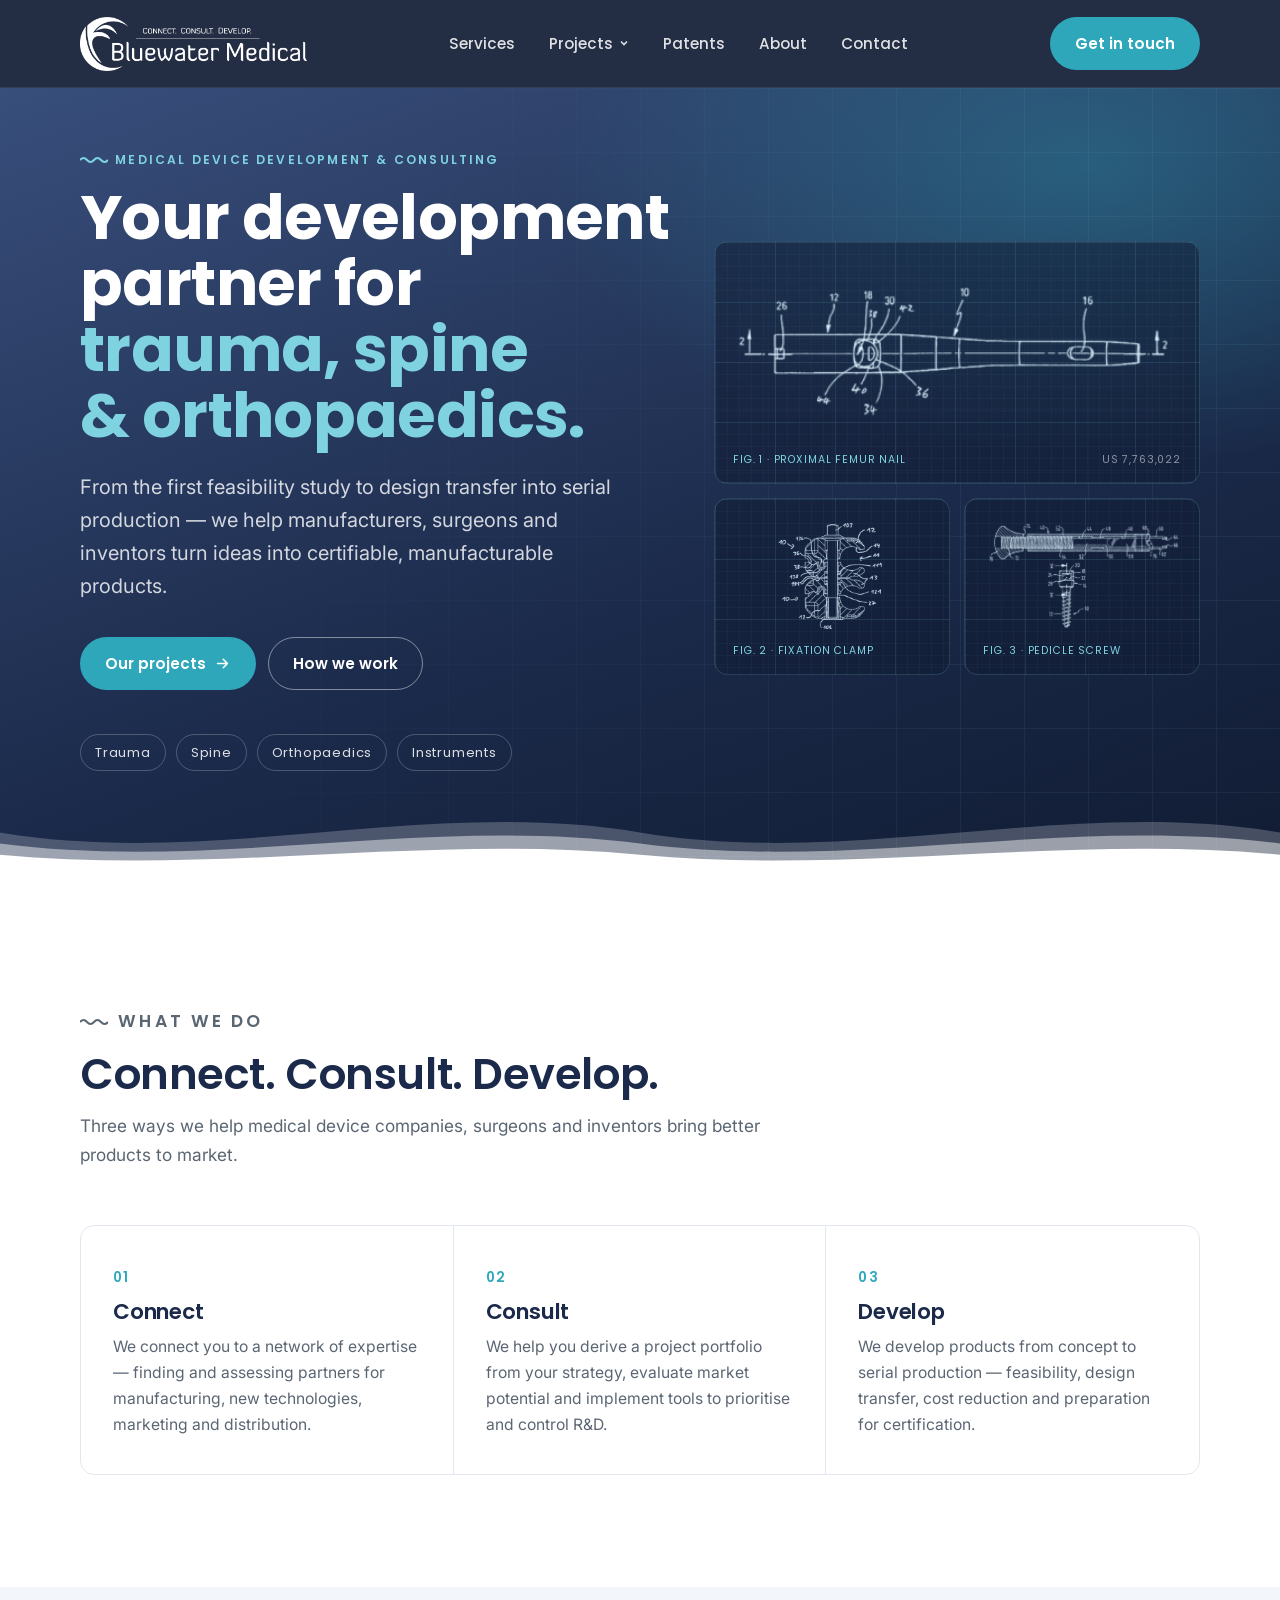
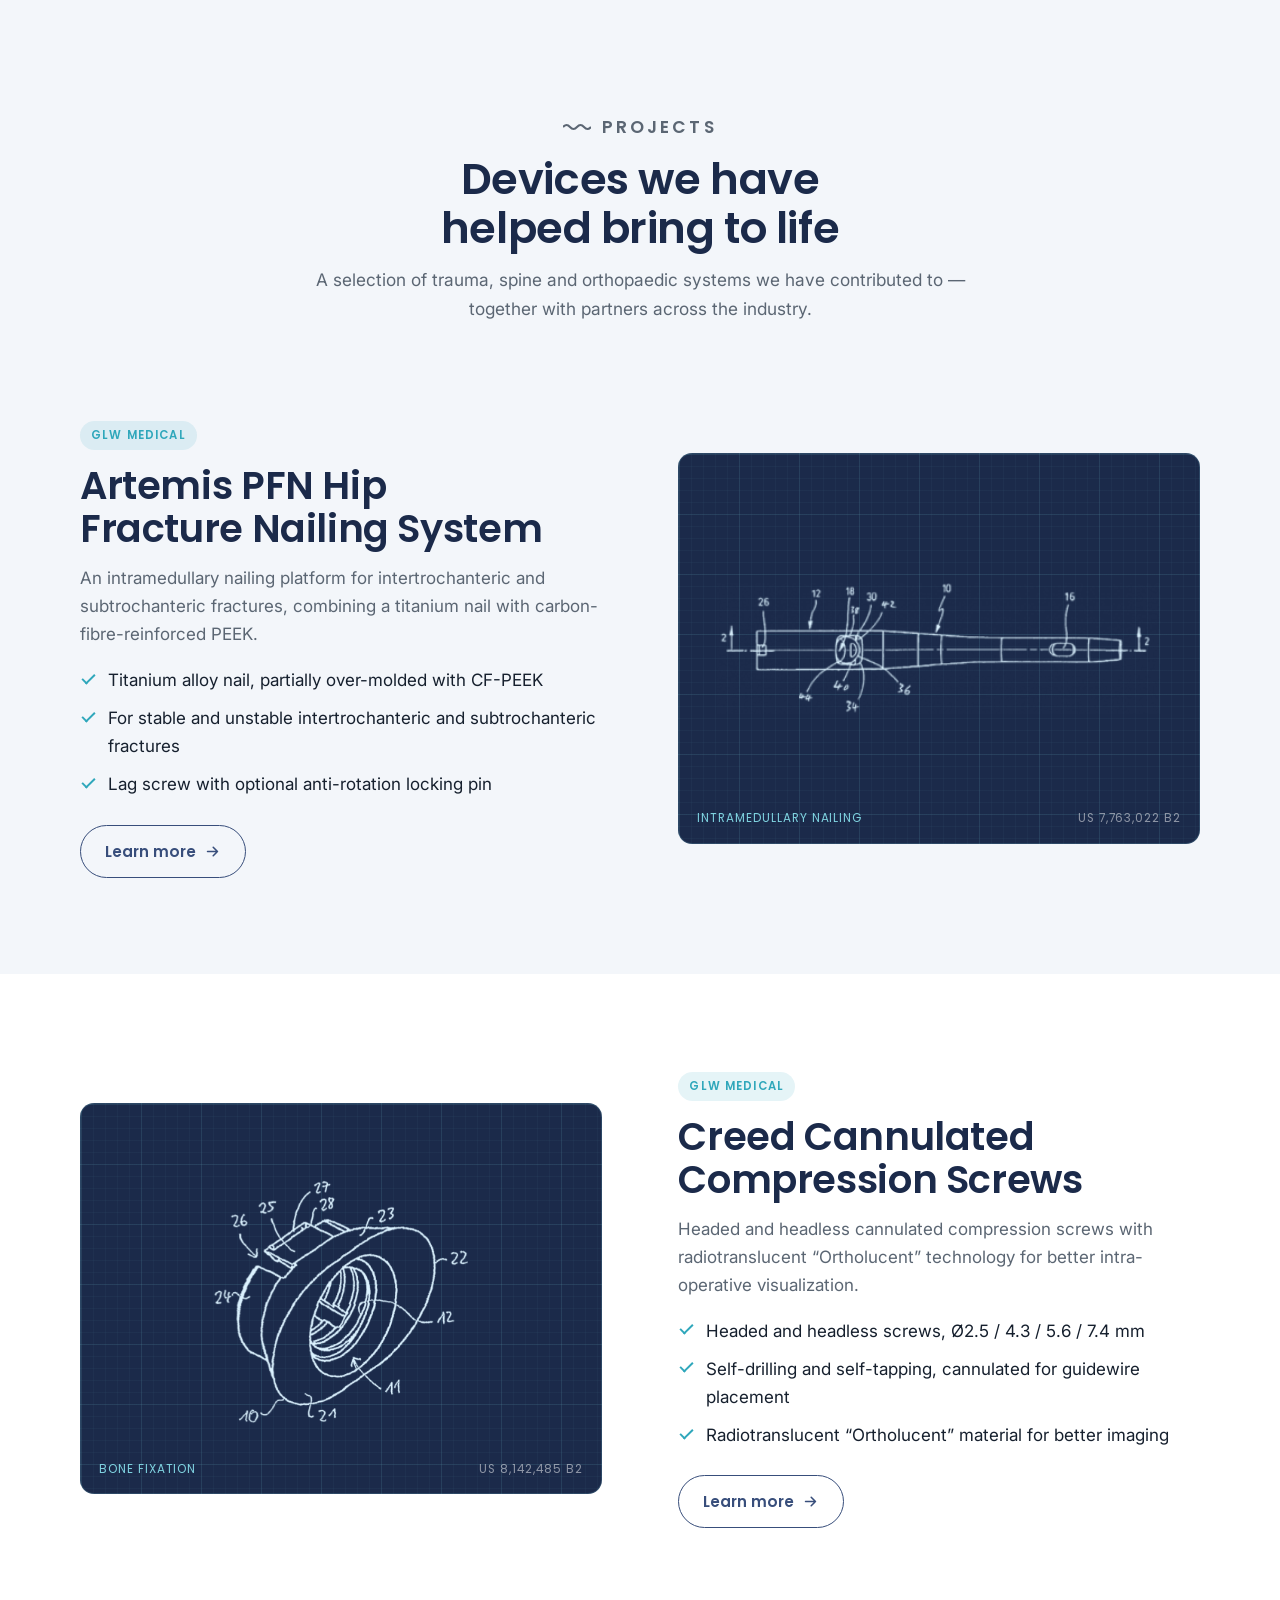
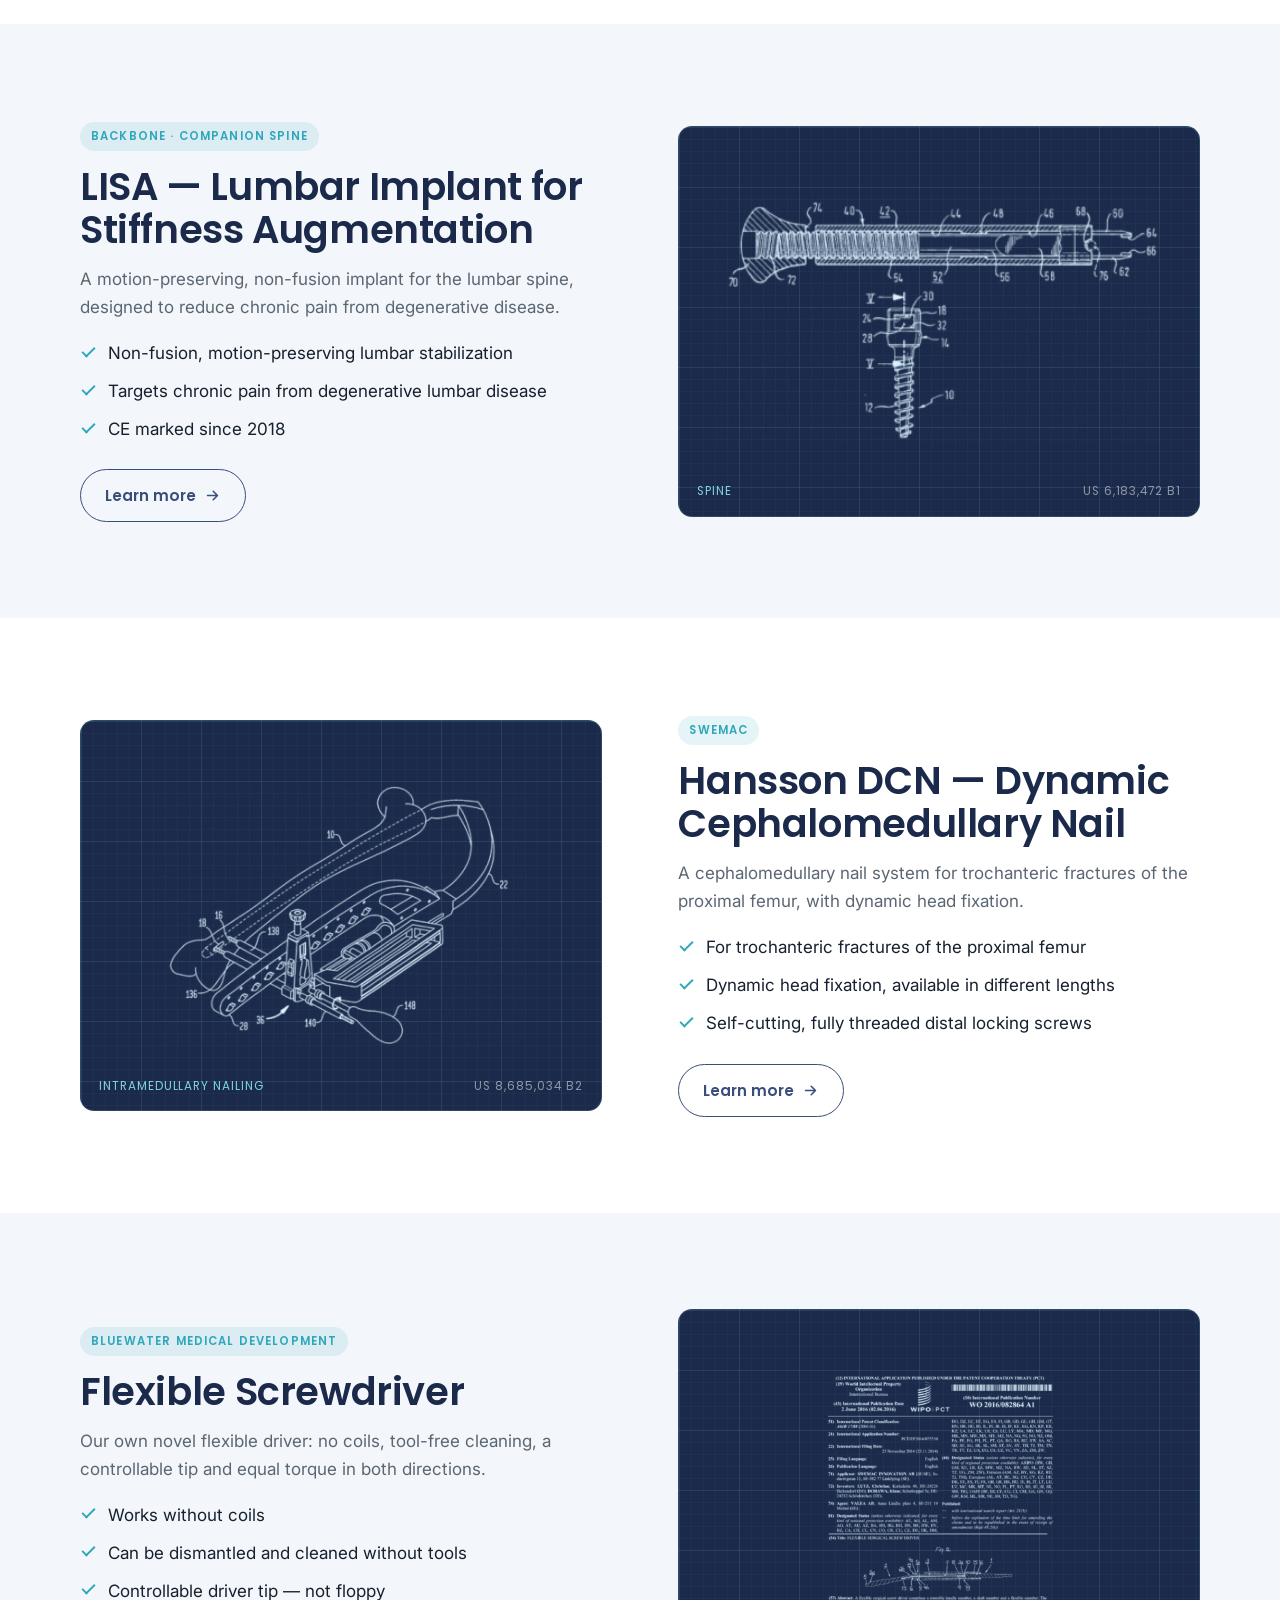
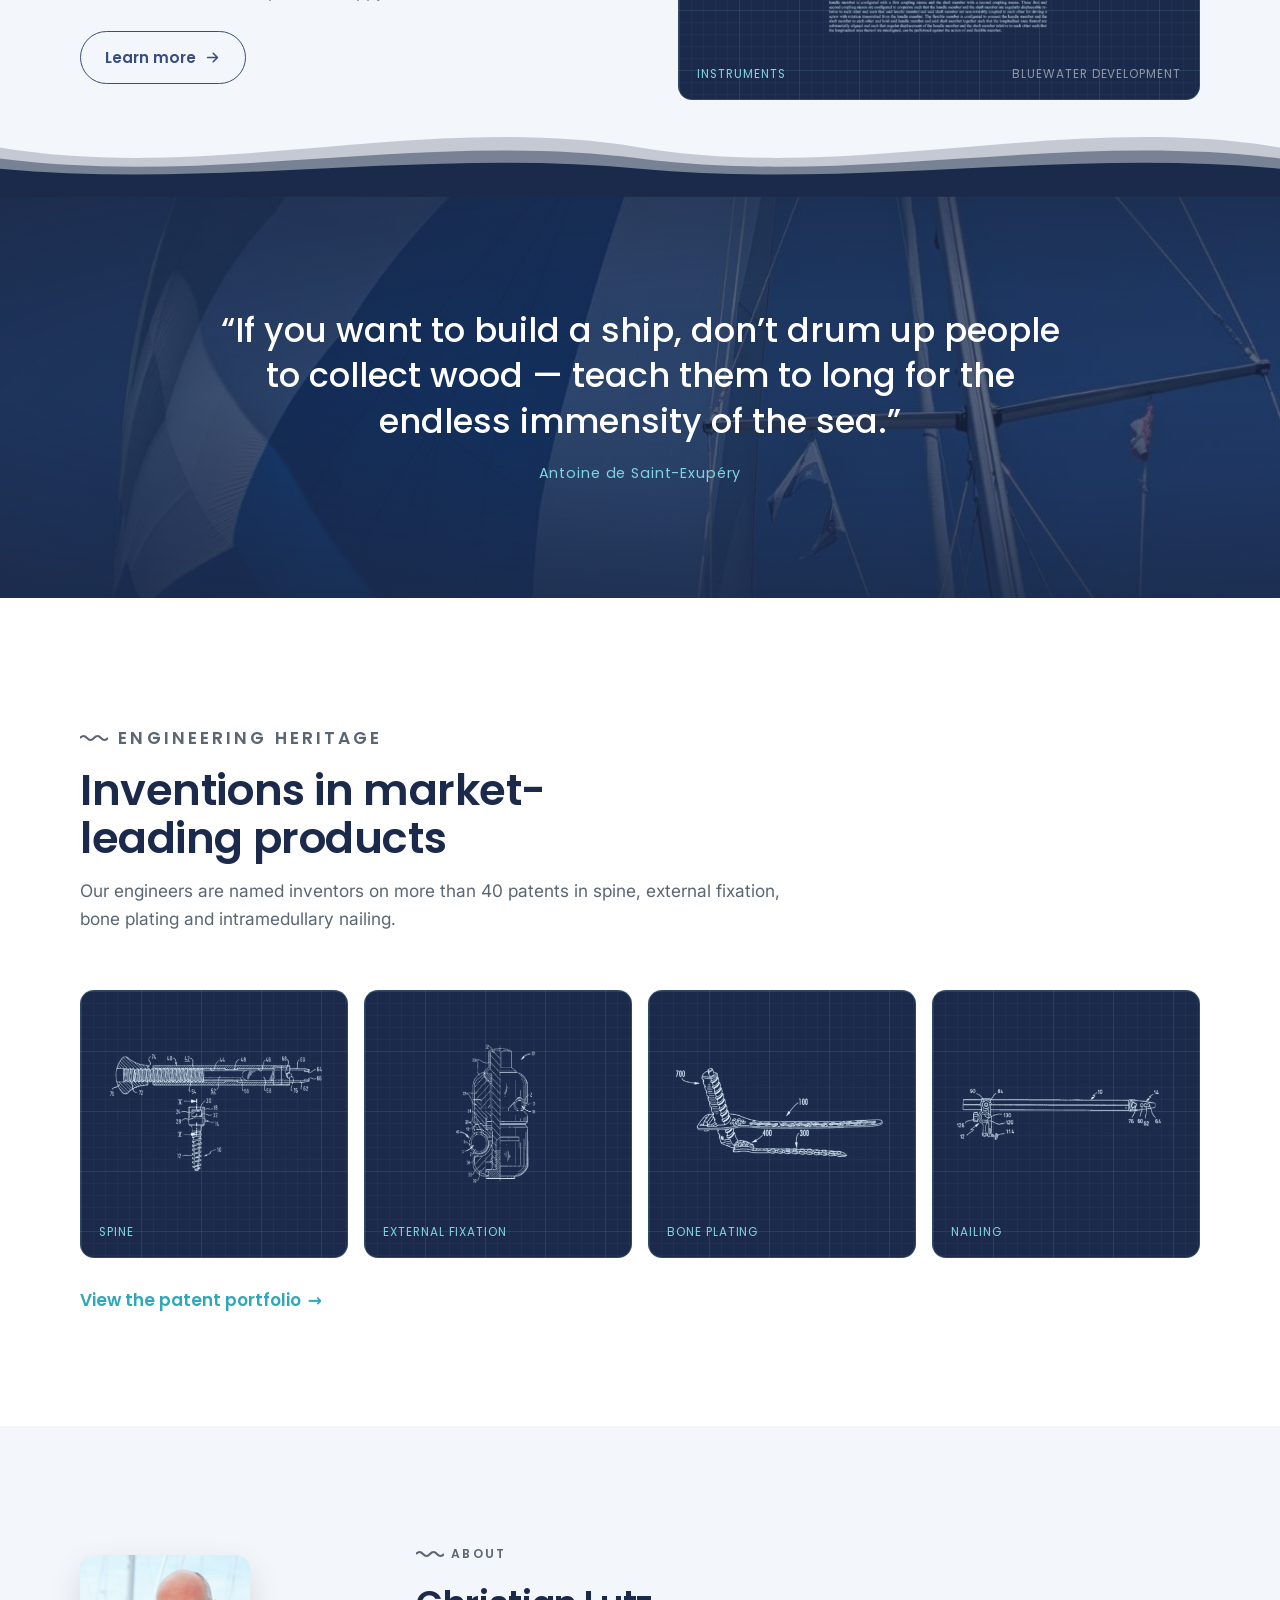
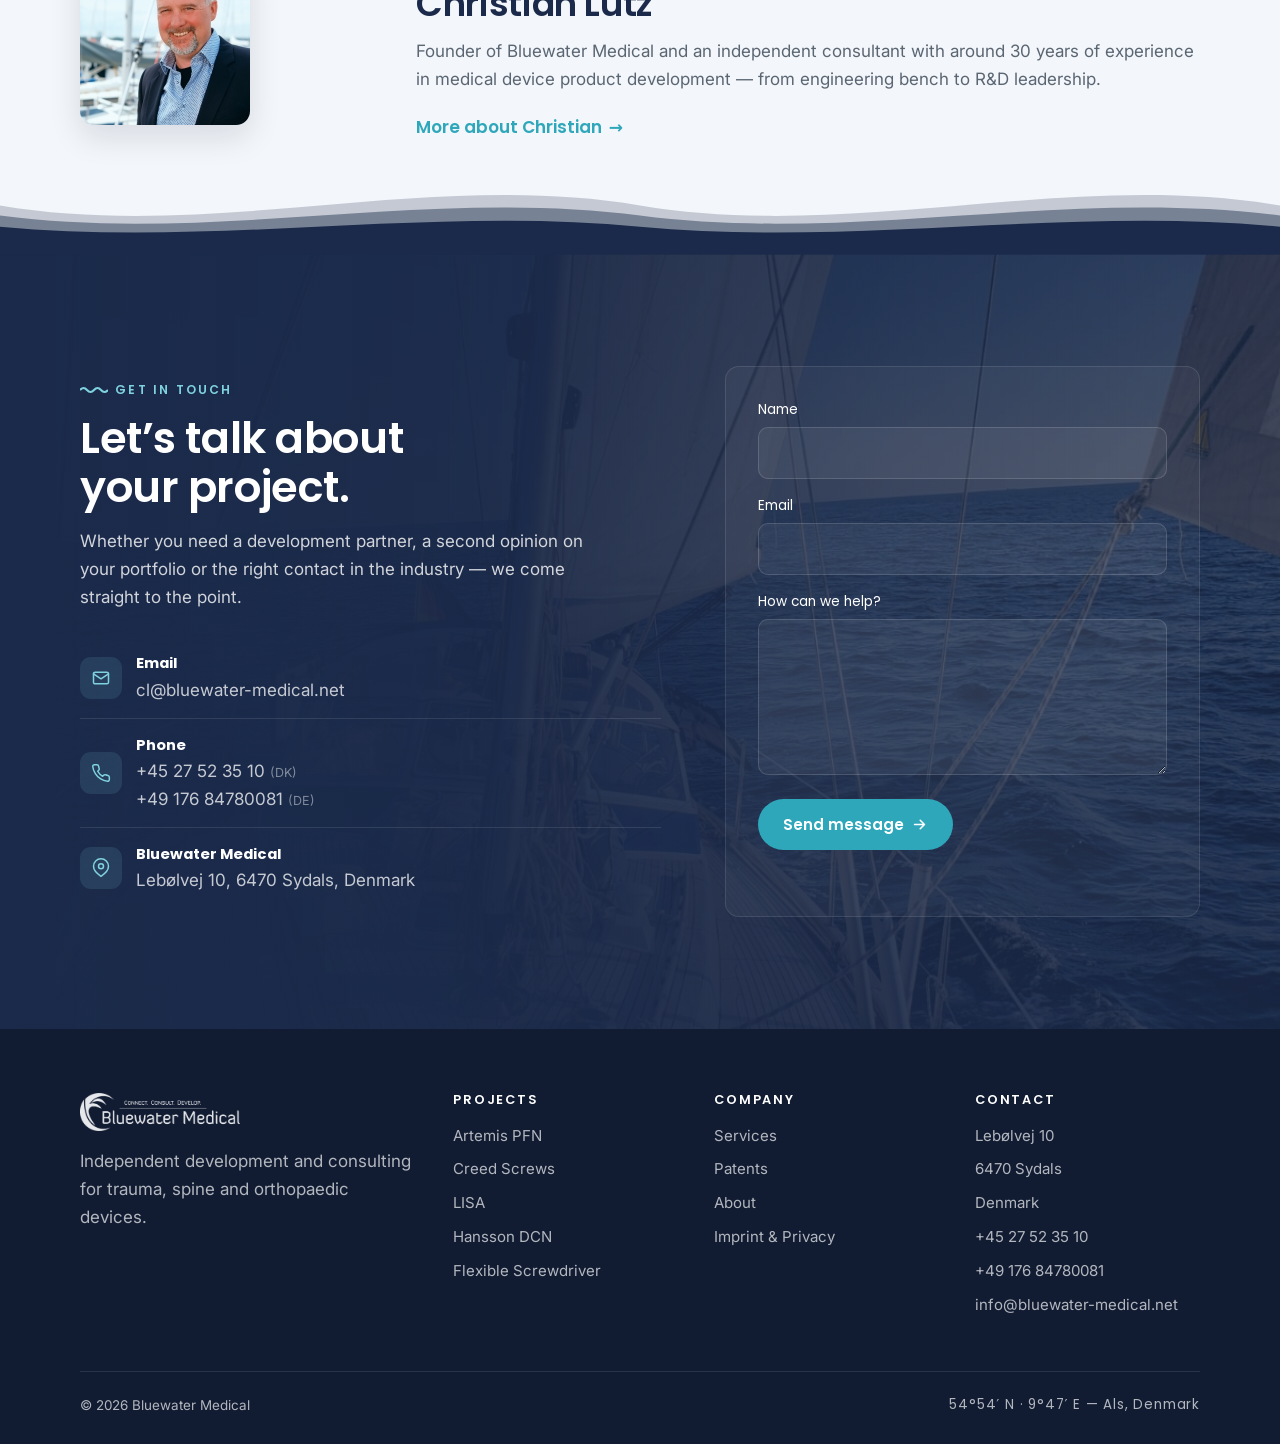
==== commit ad8ebc83: "Update preview: sailing photos, bigger logo, centered projects Co-Authored-By: Claude Opus 5.5 <nore" ====
--- a/index.html
+++ b/index.html
@@ -75,7 +75,7 @@
 </section>
 
 <section id="projects" class="section section--mist" style="padding-bottom:0">
-  <div class="container"><div class="section-head reveal" style="margin-bottom:0">
+  <div class="container"><div class="section-head center reveal" style="margin-bottom:0">
     <p class="eyebrow">Projects</p>
     <h2>Devices we have helped bring to life</h2>
     <p>A selection of trauma, spine and orthopaedic systems we have contributed to — together with partners across the industry.</p>
@@ -141,6 +141,7 @@
 </div>
 
 <section class="section section--dark quote-band">
+  <div class="photo-bg" aria-hidden="true"><img src="assets/img/boat-spinnaker.jpg" alt="" loading="lazy" style="object-position:center 35%"></div>
   <div class="waves waves--top" aria-hidden="true"><svg class="w1" viewBox="0 0 2880 100" preserveAspectRatio="none"><path fill="#1b2a4a" fill-opacity=".22" d="M0,45 C240,85 480,5 720,45 C960,85 1200,5 1440,45 C1680,85 1920,5 2160,45 C2400,85 2640,5 2880,45 L2880,100 L0,100 Z"/></svg><svg class="w2" viewBox="0 0 2880 100" preserveAspectRatio="none"><path fill="#1b2a4a" fill-opacity=".45" d="M0,45 C240,85 480,5 720,45 C960,85 1200,5 1440,45 C1680,85 1920,5 2160,45 C2400,85 2640,5 2880,45 L2880,100 L0,100 Z"/></svg><svg class="w3" viewBox="0 0 2880 100" preserveAspectRatio="none"><path fill="#1b2a4a" fill-opacity="1" d="M0,45 C240,85 480,5 720,45 C960,85 1200,5 1440,45 C1680,85 1920,5 2160,45 C2400,85 2640,5 2880,45 L2880,100 L0,100 Z"/></svg></div>
   <div class="container reveal">
     <blockquote>“If you want to build a ship, don’t drum up people to collect wood — teach them to long for the endless immensity of the sea.”</blockquote>
@@ -173,6 +174,7 @@
 </section>
 
 <section class="section section--dark" id="contact">
+  <div class="photo-bg photo-bg--left" aria-hidden="true"><img src="assets/img/boat-deck.jpg" alt="" loading="lazy" style="object-position:center 40%"></div>
   <div class="waves waves--top" aria-hidden="true"><svg class="w1" viewBox="0 0 2880 100" preserveAspectRatio="none"><path fill="#1b2a4a" fill-opacity=".22" d="M0,45 C240,85 480,5 720,45 C960,85 1200,5 1440,45 C1680,85 1920,5 2160,45 C2400,85 2640,5 2880,45 L2880,100 L0,100 Z"/></svg><svg class="w2" viewBox="0 0 2880 100" preserveAspectRatio="none"><path fill="#1b2a4a" fill-opacity=".45" d="M0,45 C240,85 480,5 720,45 C960,85 1200,5 1440,45 C1680,85 1920,5 2160,45 C2400,85 2640,5 2880,45 L2880,100 L0,100 Z"/></svg><svg class="w3" viewBox="0 0 2880 100" preserveAspectRatio="none"><path fill="#1b2a4a" fill-opacity="1" d="M0,45 C240,85 480,5 720,45 C960,85 1200,5 1440,45 C1680,85 1920,5 2160,45 C2400,85 2640,5 2880,45 L2880,100 L0,100 Z"/></svg></div>
   <div class="container contact-band">
     <div class="reveal">
--- a/assets/css/styles.css
+++ b/assets/css/styles.css
@@ -24,7 +24,7 @@
 
   --maxw: 1200px;
   --gutter: clamp(16px, 4vw, 40px);
-  --header-h: 78px;
+  --header-h: 88px;
   --radius: 14px;
   --shadow-sm: 0 1px 2px rgba(17,28,51,.06), 0 2px 8px rgba(17,28,51,.05);
   --shadow:    0 12px 32px rgba(17,28,51,.12);
@@ -38,7 +38,7 @@
 body { font-family: var(--font-text); color: var(--ink); background: var(--white); line-height: 1.65; font-size: 17px; -webkit-font-smoothing: antialiased; }
 img { max-width: 100%; display: block; }
 a { color: var(--navy); text-decoration: none; }
-h1, h2, h3, h4 { font-family: var(--font-display); line-height: 1.12; font-weight: 600; color: var(--navy-900); letter-spacing: -.01em; }
+h1, h2, h3, h4 { text-wrap: balance; font-family: var(--font-display); line-height: 1.12; font-weight: 600; color: var(--navy-900); letter-spacing: -.01em; }
 ul { padding: 0; list-style: none; }
 :focus-visible { outline: 3px solid var(--aqua); outline-offset: 2px; border-radius: 6px; }
 
@@ -76,7 +76,8 @@
 /* ---------------------------------------------------------------- header */
 .site-header { position: fixed; inset: 0 0 auto 0; z-index: 50; height: var(--header-h); background: rgba(17,28,51,.92); backdrop-filter: blur(12px); border-bottom: 1px solid rgba(255,255,255,.08); }
 .nav { height: 100%; display: flex; align-items: center; justify-content: space-between; gap: 24px; }
-.brand img { height: 36px; width: auto; filter: brightness(0) invert(1); }
+.brand img { height: 54px; width: auto; filter: brightness(0) invert(1); }
+@media (max-width: 560px) { .brand img { height: 42px; } }
 .nav-links { display: flex; align-items: center; gap: 6px; }
 .nav-links > li { position: relative; }
 .nav-links > li > a { display: inline-flex; align-items: center; gap: 6px; padding: 10px 14px; font-family: var(--font-display); font-weight: 500; font-size: .95rem; color: rgba(255,255,255,.86); border-radius: 8px; transition: color .2s, background .2s; }
@@ -131,6 +132,14 @@
 .hero-sheet .blueprint img { position: absolute; top: 18px; left: 18px; width: calc(100% - 36px); height: calc(100% - 56px); max-height: none; object-fit: contain; }
 .hero-sheet .blueprint figcaption { font-size: .66rem; }
 
+/* photo backgrounds: the photo only contributes light and shape (luminosity
+   blend over navy), and its edges fade into the section colour */
+.photo-bg { position: absolute; inset: 0; z-index: 0; overflow: hidden; pointer-events: none; }
+.photo-bg img { width: 100%; height: 100%; object-fit: cover; opacity: .34; mix-blend-mode: luminosity; filter: contrast(1.08); }
+.photo-bg::after { content: ""; position: absolute; inset: 0; background: radial-gradient(120% 90% at 70% 50%, transparent 30%, var(--navy-900) 100%), linear-gradient(180deg, rgba(27,42,74,.35), rgba(27,42,74,.15) 50%, rgba(27,42,74,.6)); }
+.photo-bg--left::after { background: linear-gradient(90deg, var(--navy-900) 0%, rgba(27,42,74,.92) 35%, rgba(27,42,74,.55) 70%, rgba(27,42,74,.35) 100%), linear-gradient(180deg, rgba(27,42,74,.3), transparent 40%, rgba(27,42,74,.5)); }
+.section--dark > .container { position: relative; z-index: 1; }
+
 /* animated waves: three layers drifting at different speeds */
 .waves { position: absolute; left: 0; right: 0; height: 90px; overflow: hidden; pointer-events: none; z-index: 3; }
 .waves--bottom { bottom: -1px; }
@@ -143,7 +152,7 @@
 
 /* page hero (subpages) */
 .page-hero { position: relative; color: #fff; background: linear-gradient(160deg, var(--navy) 0%, var(--navy-900) 70%); overflow: hidden; }
-.page-hero::before { content: ""; position: absolute; inset: 0; background-image: linear-gradient(rgba(127,211,224,.07) 1px, transparent 1px), linear-gradient(90deg, rgba(127,211,224,.07) 1px, transparent 1px); background-size: 64px 64px; }
+.page-hero::before { content: ""; position: absolute; inset: 0; z-index: 1;background-image: linear-gradient(rgba(127,211,224,.07) 1px, transparent 1px), linear-gradient(90deg, rgba(127,211,224,.07) 1px, transparent 1px); background-size: 64px 64px; }
 .page-hero .container { position: relative; z-index: 2; padding-top: 56px; padding-bottom: 110px; }
 .page-hero h1 { color: #fff; font-size: clamp(2rem, 4.4vw, 3.2rem); max-width: 820px; }
 .page-hero p { color: rgba(255,255,255,.78); font-size: 1.12rem; max-width: 680px; margin-top: 16px; }
@@ -163,7 +172,7 @@
 
 /* ------------------------------------------------------- project bands */
 .band { padding: clamp(56px, 8vw, 96px) 0; }
-.band:nth-child(even) { background: var(--mist); }
+.band:nth-child(odd) { background: var(--mist); }  /* first band continues the grey intro */
 .band-grid { display: grid; grid-template-columns: 1fr 1fr; gap: clamp(32px, 6vw, 80px); align-items: center; }
 .band:nth-child(even) .band-grid > :last-child { order: -1; }
 .band h2 { font-size: clamp(1.7rem, 3vw, 2.4rem); margin-bottom: 14px; }
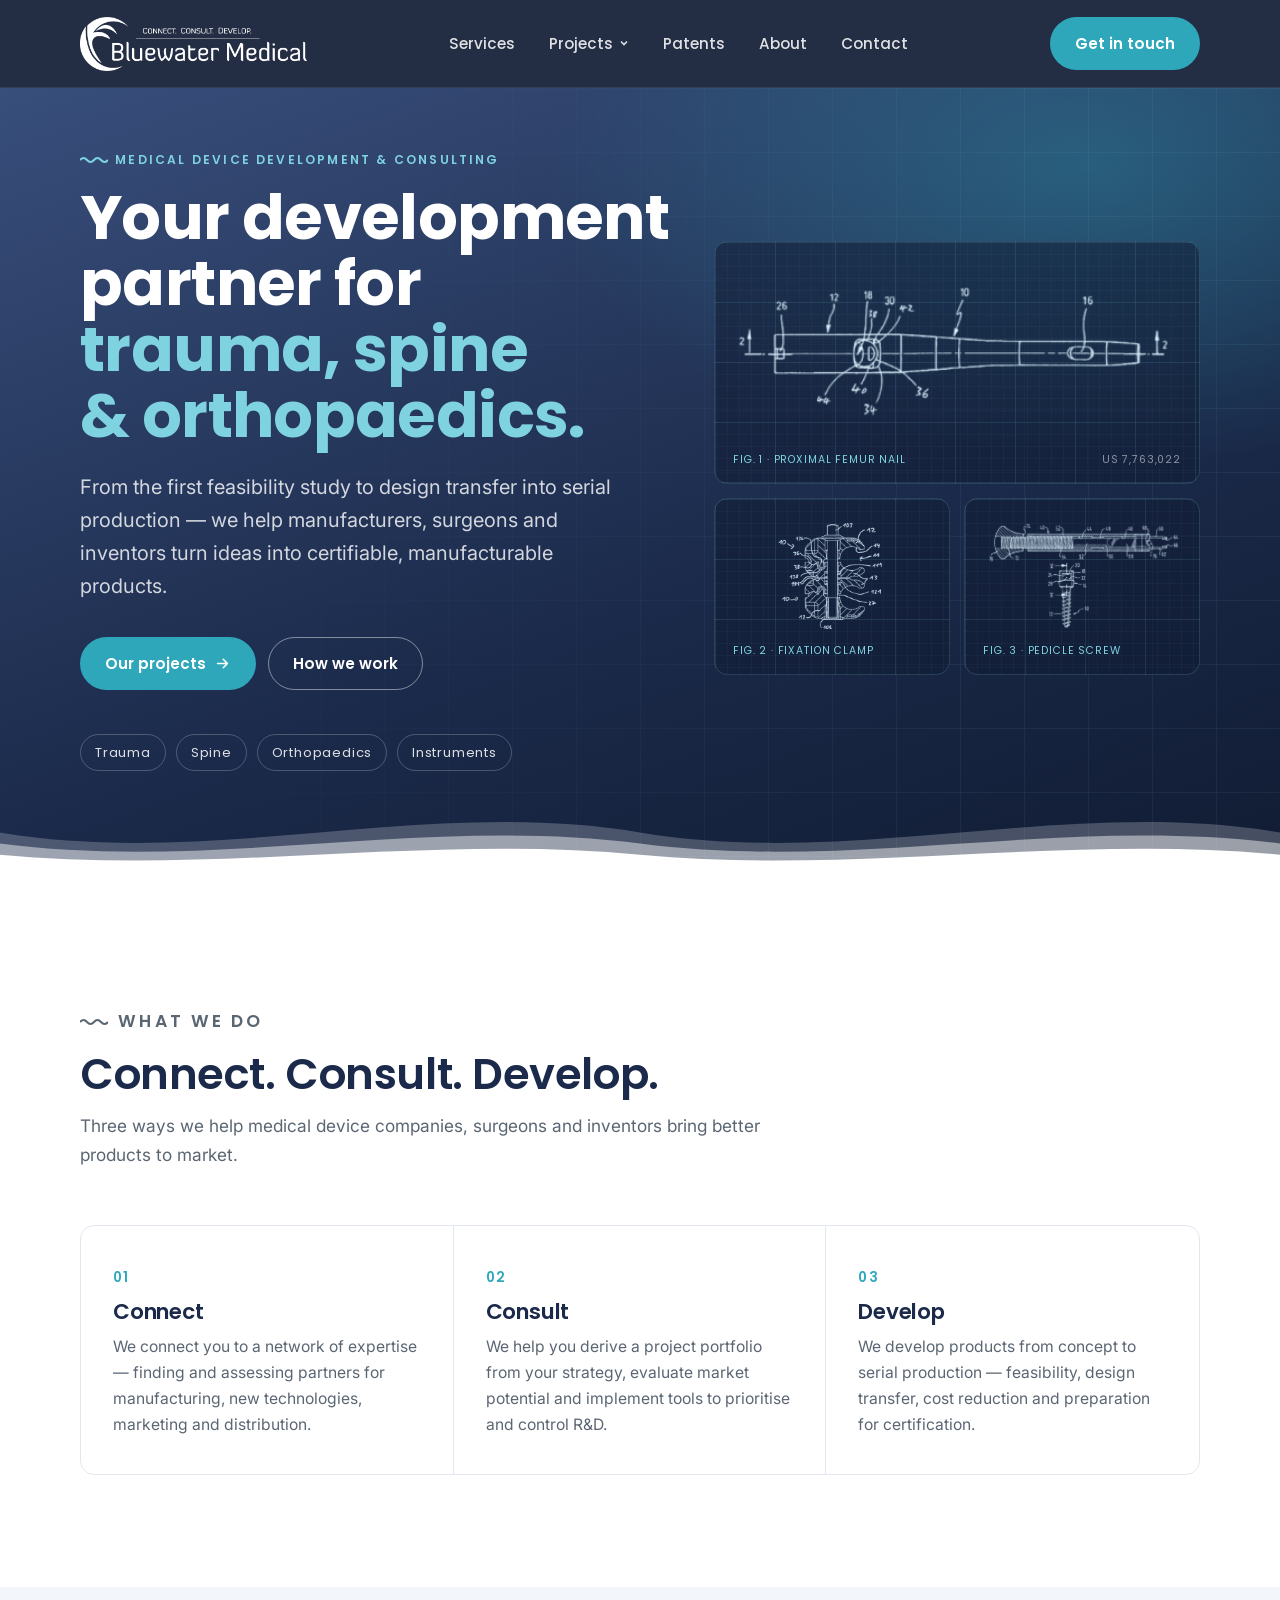
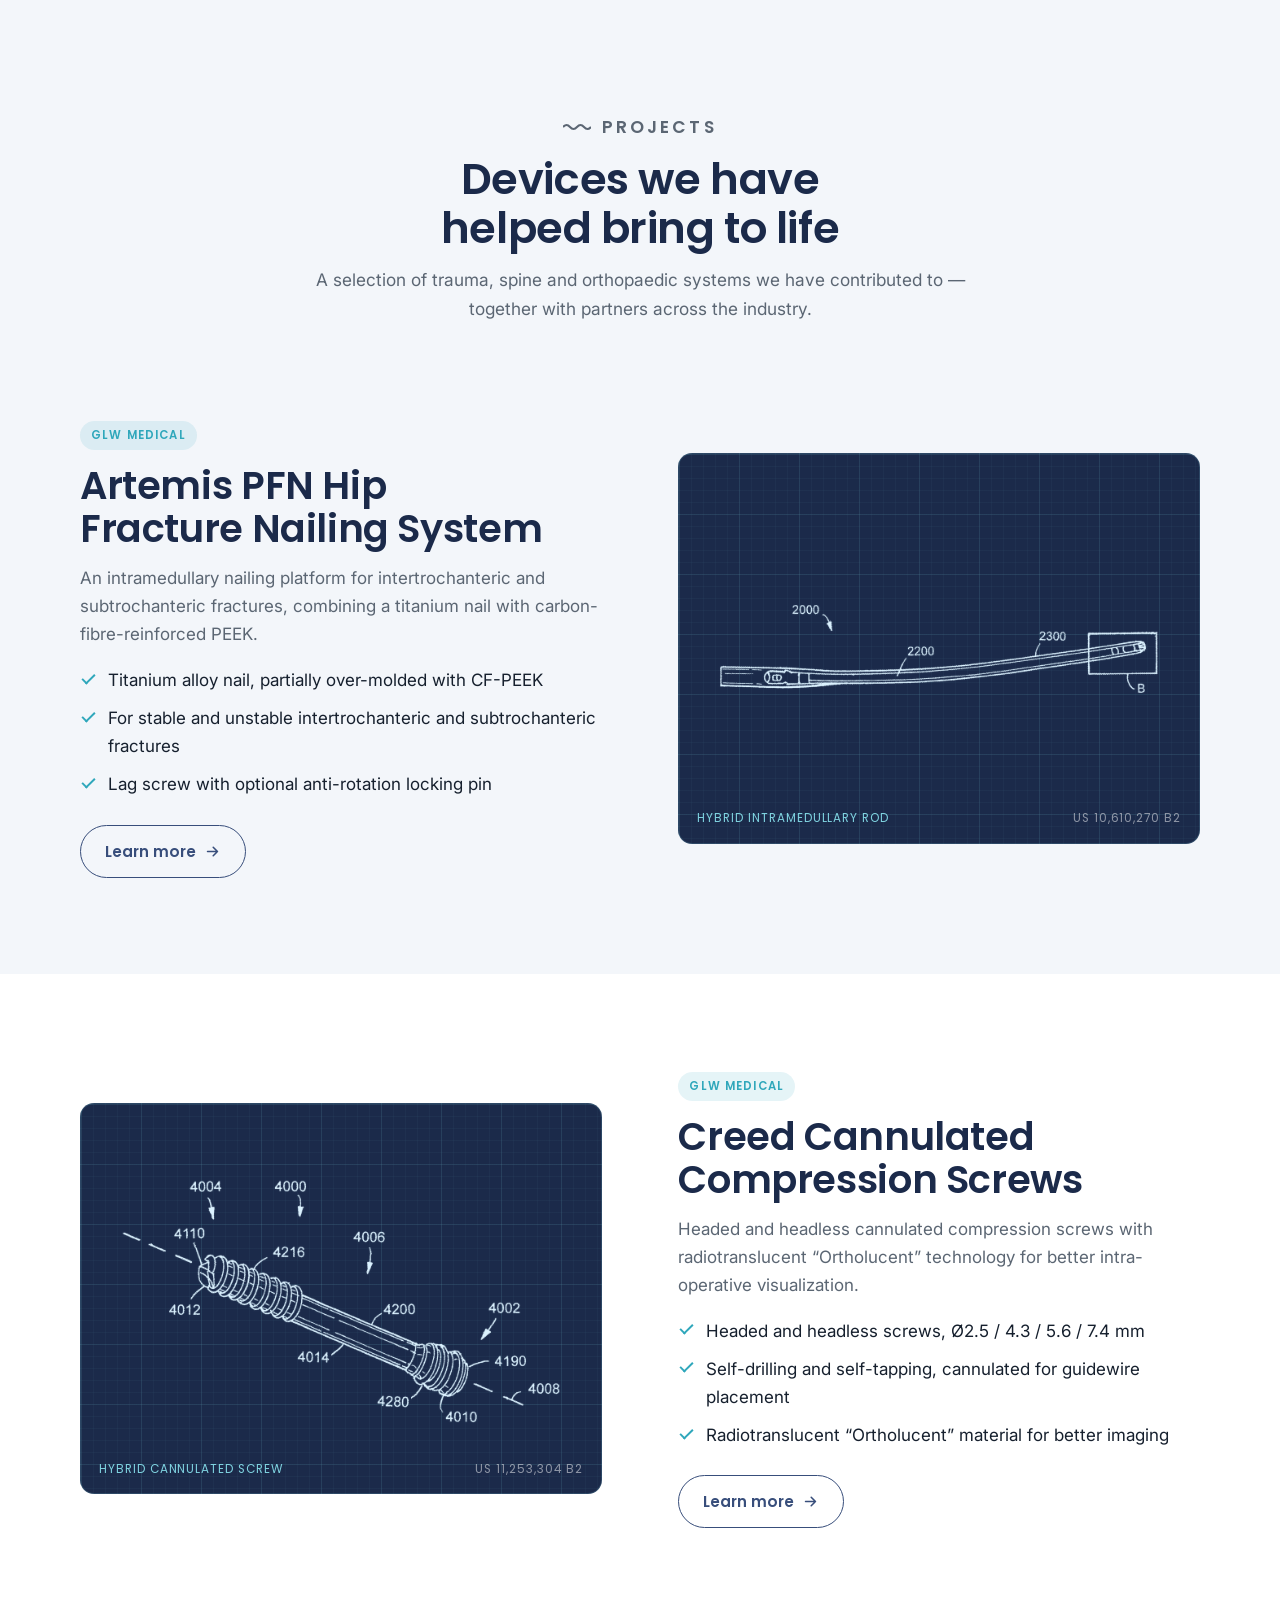
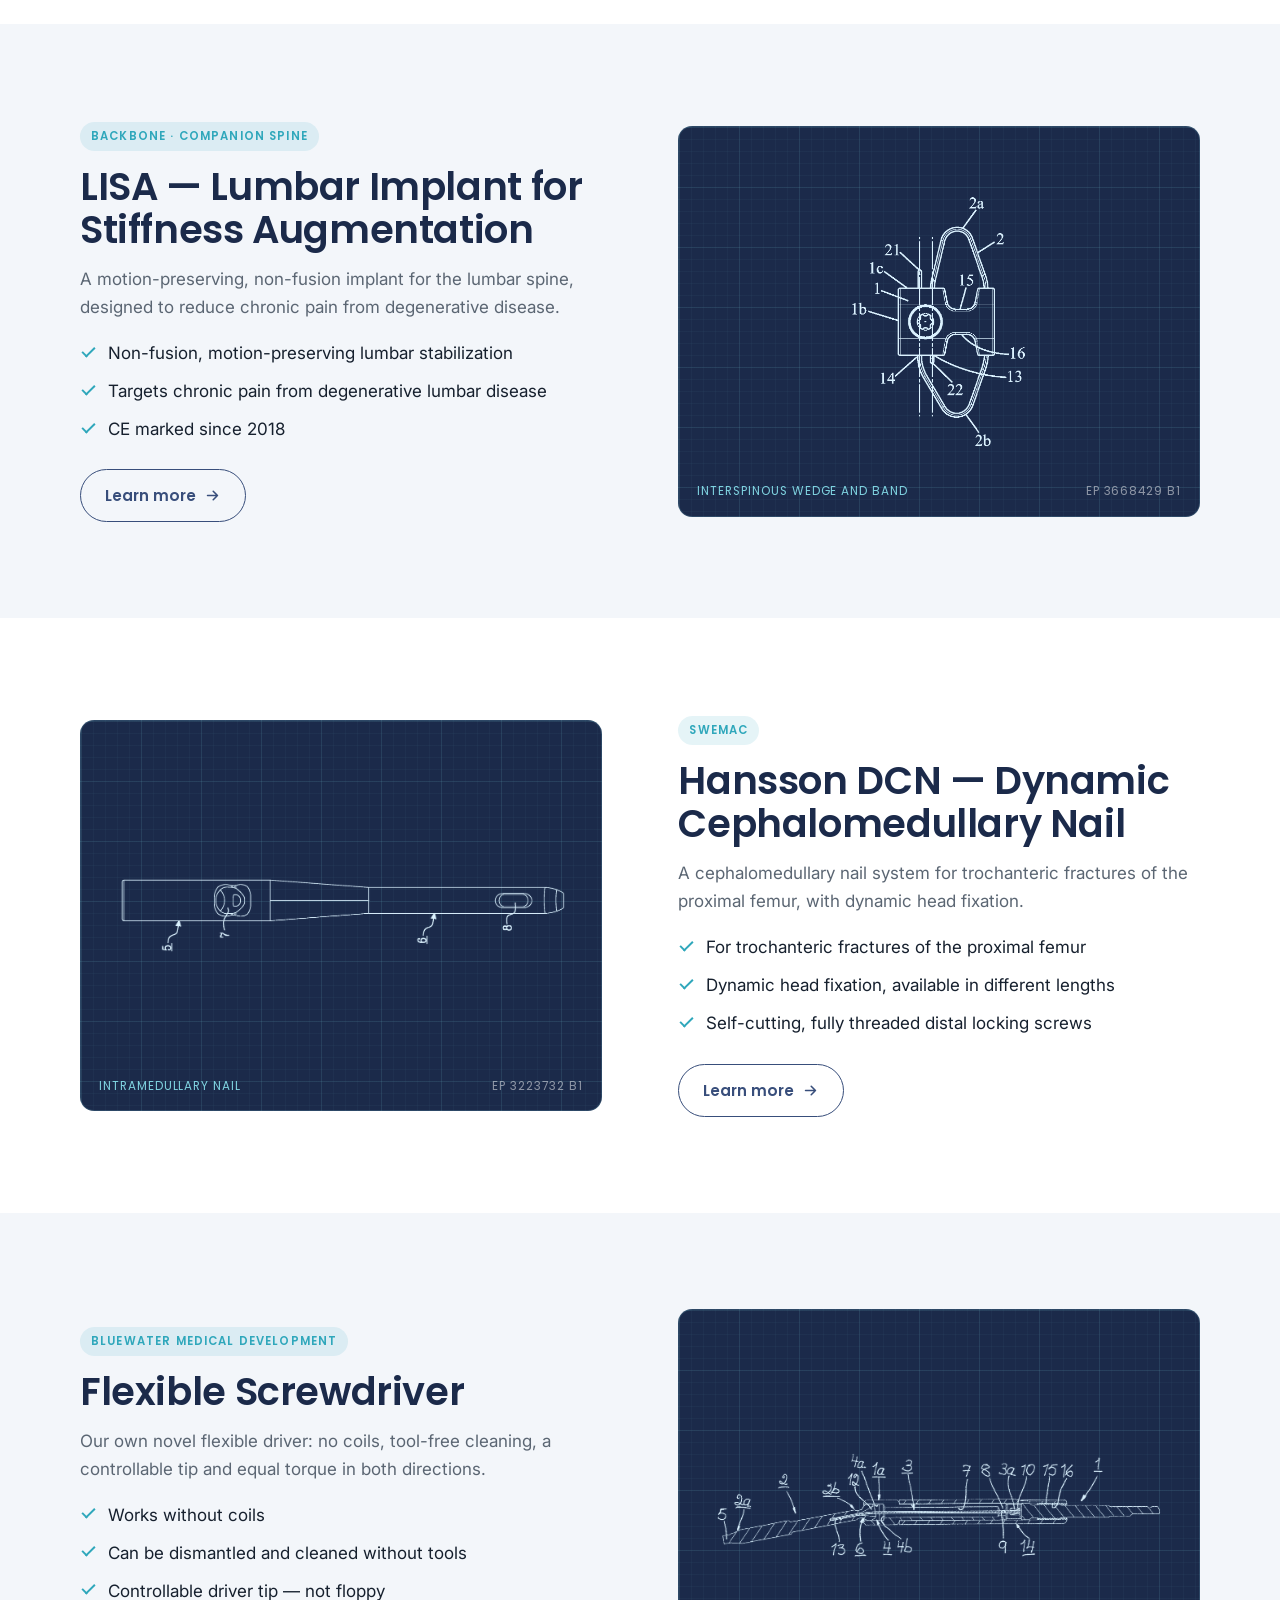
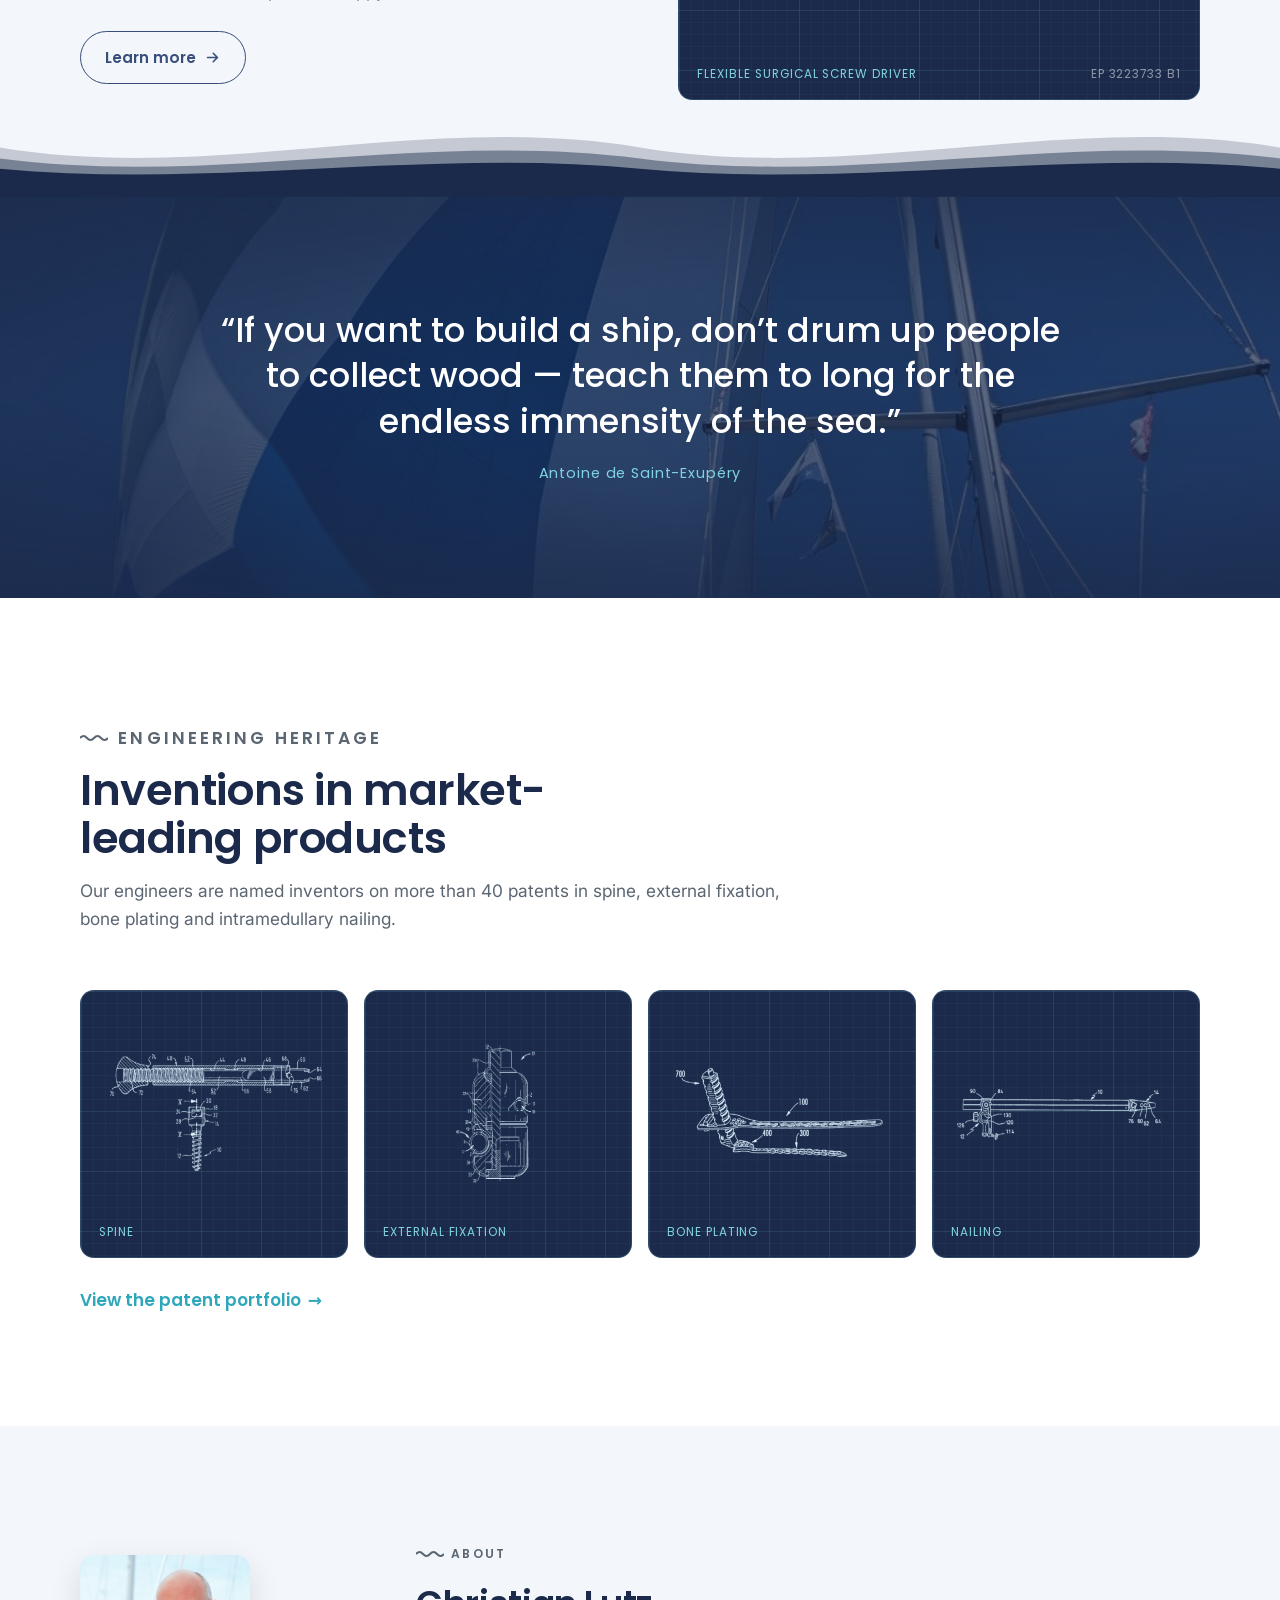
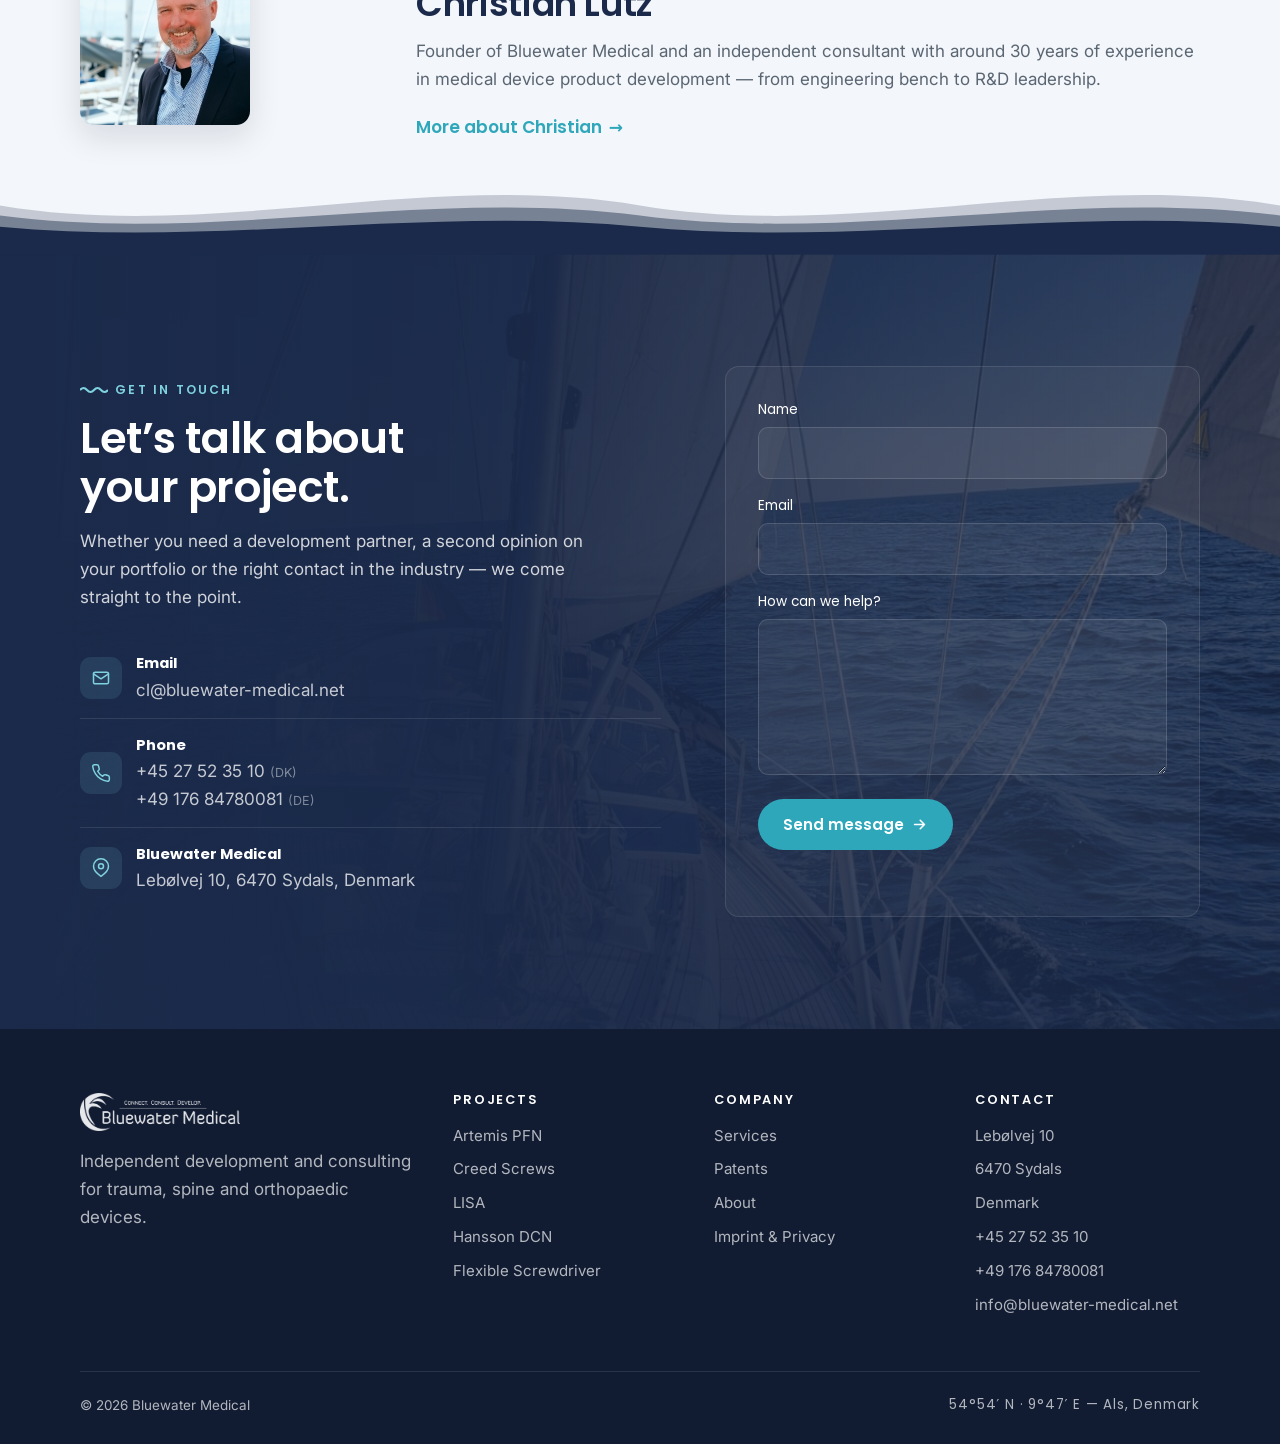
==== commit 748107df: "Update preview: verified project patents Co-Authored-By: Claude Opus 5.5 <noreply@anthropic.com>" ====
--- a/index.html
+++ b/index.html
@@ -91,7 +91,7 @@
       <ul class="ticks"><li>Titanium alloy nail, partially over-molded with CF-PEEK</li><li>For stable and unstable intertrochanteric and subtrochanteric fractures</li><li>Lag screw with optional anti-rotation locking pin</li></ul>
       <a class="btn btn--outline" href="projects/artemis-pfn/index.html">Learn more <svg viewBox="0 0 24 24" fill="none" stroke="currentColor" stroke-width="2.2" stroke-linecap="round" stroke-linejoin="round"><path d="M5 12h14M13 6l6 6-6 6"/></svg></a>
     </div>
-    <div class="reveal"><figure class="blueprint"><img src="assets/img/nailing.png" alt="Patent drawing — Intramedullary nailing" loading="lazy"><figcaption><span>Intramedullary nailing</span><span>US 7,763,022 B2</span></figcaption></figure></div>
+    <div class="reveal"><figure class="blueprint"><img src="assets/img/artemis.png" alt="Patent drawing — Hybrid intramedullary rod" loading="lazy"><figcaption><span>Hybrid intramedullary rod</span><span>US 10,610,270 B2</span></figcaption></figure></div>
   </div>
 </section><section class="band" id="project-creed-screws">
   <div class="container band-grid">
@@ -102,7 +102,7 @@
       <ul class="ticks"><li>Headed and headless screws, Ø2.5 / 4.3 / 5.6 / 7.4 mm</li><li>Self-drilling and self-tapping, cannulated for guidewire placement</li><li>Radiotranslucent “Ortholucent” material for better imaging</li></ul>
       <a class="btn btn--outline" href="projects/creed-screws/index.html">Learn more <svg viewBox="0 0 24 24" fill="none" stroke="currentColor" stroke-width="2.2" stroke-linecap="round" stroke-linejoin="round"><path d="M5 12h14M13 6l6 6-6 6"/></svg></a>
     </div>
-    <div class="reveal"><figure class="blueprint"><img src="assets/img/bone2.png" alt="Patent drawing — Bone fixation" loading="lazy"><figcaption><span>Bone fixation</span><span>US 8,142,485 B2</span></figcaption></figure></div>
+    <div class="reveal"><figure class="blueprint"><img src="assets/img/creed.png" alt="Patent drawing — Hybrid cannulated screw" loading="lazy"><figcaption><span>Hybrid cannulated screw</span><span>US 11,253,304 B2</span></figcaption></figure></div>
   </div>
 </section><section class="band" id="project-lisa">
   <div class="container band-grid">
@@ -113,7 +113,7 @@
       <ul class="ticks"><li>Non-fusion, motion-preserving lumbar stabilization</li><li>Targets chronic pain from degenerative lumbar disease</li><li>CE marked since 2018</li></ul>
       <a class="btn btn--outline" href="projects/lisa/index.html">Learn more <svg viewBox="0 0 24 24" fill="none" stroke="currentColor" stroke-width="2.2" stroke-linecap="round" stroke-linejoin="round"><path d="M5 12h14M13 6l6 6-6 6"/></svg></a>
     </div>
-    <div class="reveal"><figure class="blueprint"><img src="assets/img/spine.png" alt="Patent drawing — Spine" loading="lazy"><figcaption><span>Spine</span><span>US 6,183,472 B1</span></figcaption></figure></div>
+    <div class="reveal"><figure class="blueprint"><img src="assets/img/lisa.png" alt="Patent drawing — Interspinous wedge and band" loading="lazy"><figcaption><span>Interspinous wedge and band</span><span>EP 3668429 B1</span></figcaption></figure></div>
   </div>
 </section><section class="band" id="project-hansson-dcn">
   <div class="container band-grid">
@@ -124,7 +124,7 @@
       <ul class="ticks"><li>For trochanteric fractures of the proximal femur</li><li>Dynamic head fixation, available in different lengths</li><li>Self-cutting, fully threaded distal locking screws</li></ul>
       <a class="btn btn--outline" href="projects/hansson-dcn/index.html">Learn more <svg viewBox="0 0 24 24" fill="none" stroke="currentColor" stroke-width="2.2" stroke-linecap="round" stroke-linejoin="round"><path d="M5 12h14M13 6l6 6-6 6"/></svg></a>
     </div>
-    <div class="reveal"><figure class="blueprint"><img src="assets/img/targeting.png" alt="Patent drawing — Intramedullary nailing" loading="lazy"><figcaption><span>Intramedullary nailing</span><span>US 8,685,034 B2</span></figcaption></figure></div>
+    <div class="reveal"><figure class="blueprint"><img src="assets/img/hansson-dcn.png" alt="Patent drawing — Intramedullary nail" loading="lazy"><figcaption><span>Intramedullary nail</span><span>EP 3223732 B1</span></figcaption></figure></div>
   </div>
 </section><section class="band" id="project-flexible-screwdriver">
   <div class="container band-grid">
@@ -135,7 +135,7 @@
       <ul class="ticks"><li>Works without coils</li><li>Can be dismantled and cleaned without tools</li><li>Controllable driver tip — not floppy</li></ul>
       <a class="btn btn--outline" href="projects/flexible-screwdriver/index.html">Learn more <svg viewBox="0 0 24 24" fill="none" stroke="currentColor" stroke-width="2.2" stroke-linecap="round" stroke-linejoin="round"><path d="M5 12h14M13 6l6 6-6 6"/></svg></a>
     </div>
-    <div class="reveal"><figure class="blueprint"><img src="assets/img/screwdriver.png" alt="Patent drawing — Instruments" loading="lazy"><figcaption><span>Instruments</span><span>Bluewater development</span></figcaption></figure></div>
+    <div class="reveal"><figure class="blueprint"><img src="assets/img/flex-driver.png" alt="Patent drawing — Flexible surgical screw driver" loading="lazy"><figcaption><span>Flexible surgical screw driver</span><span>EP 3223733 B1</span></figcaption></figure></div>
   </div>
 </section>
 </div>
--- a/assets/css/styles.css
+++ b/assets/css/styles.css
@@ -214,6 +214,10 @@
 .aside-card { background: #fff; border: 1px solid var(--line); border-radius: var(--radius); padding: 26px; box-shadow: var(--shadow-sm); margin-top: 22px; }
 .aside-card h3 { font-size: 1rem; margin-bottom: 10px; }
 .aside-card p { font-size: .93rem; color: var(--muted); margin-bottom: 14px; }
+.patent-refs { list-style: none; padding: 0; margin: 0; display: grid; gap: 12px; }
+.patent-refs a { font-family: var(--font-display); font-weight: 600; font-size: .9rem; color: var(--navy); }
+.patent-refs a:hover { color: var(--aqua); }
+.patent-refs span { display: block; font-size: .84rem; color: var(--muted); line-height: 1.45; }
 .sticky { position: sticky; top: calc(var(--header-h) + 24px); }
 .pager { display: flex; justify-content: space-between; gap: 16px; border-top: 1px solid var(--line); margin-top: 56px; padding-top: 28px; }
 .pager a { font-family: var(--font-display); font-weight: 600; }
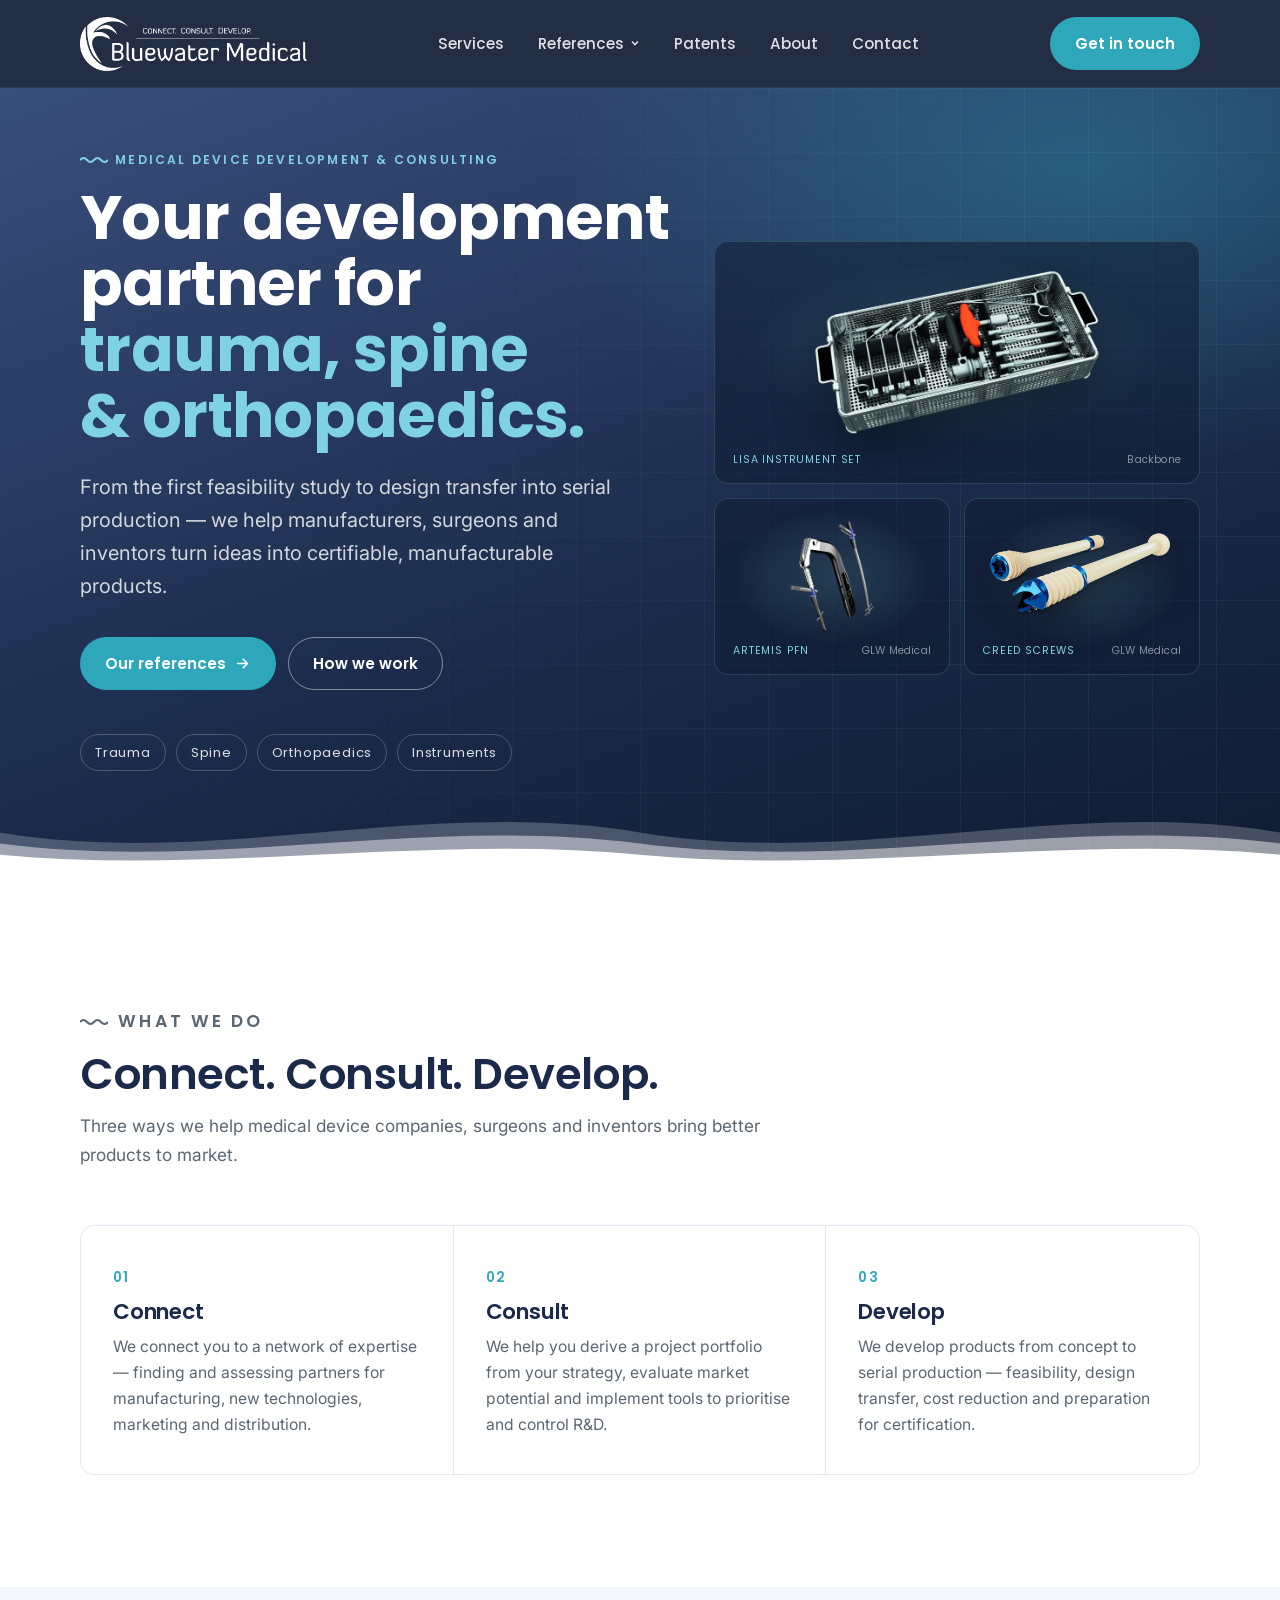
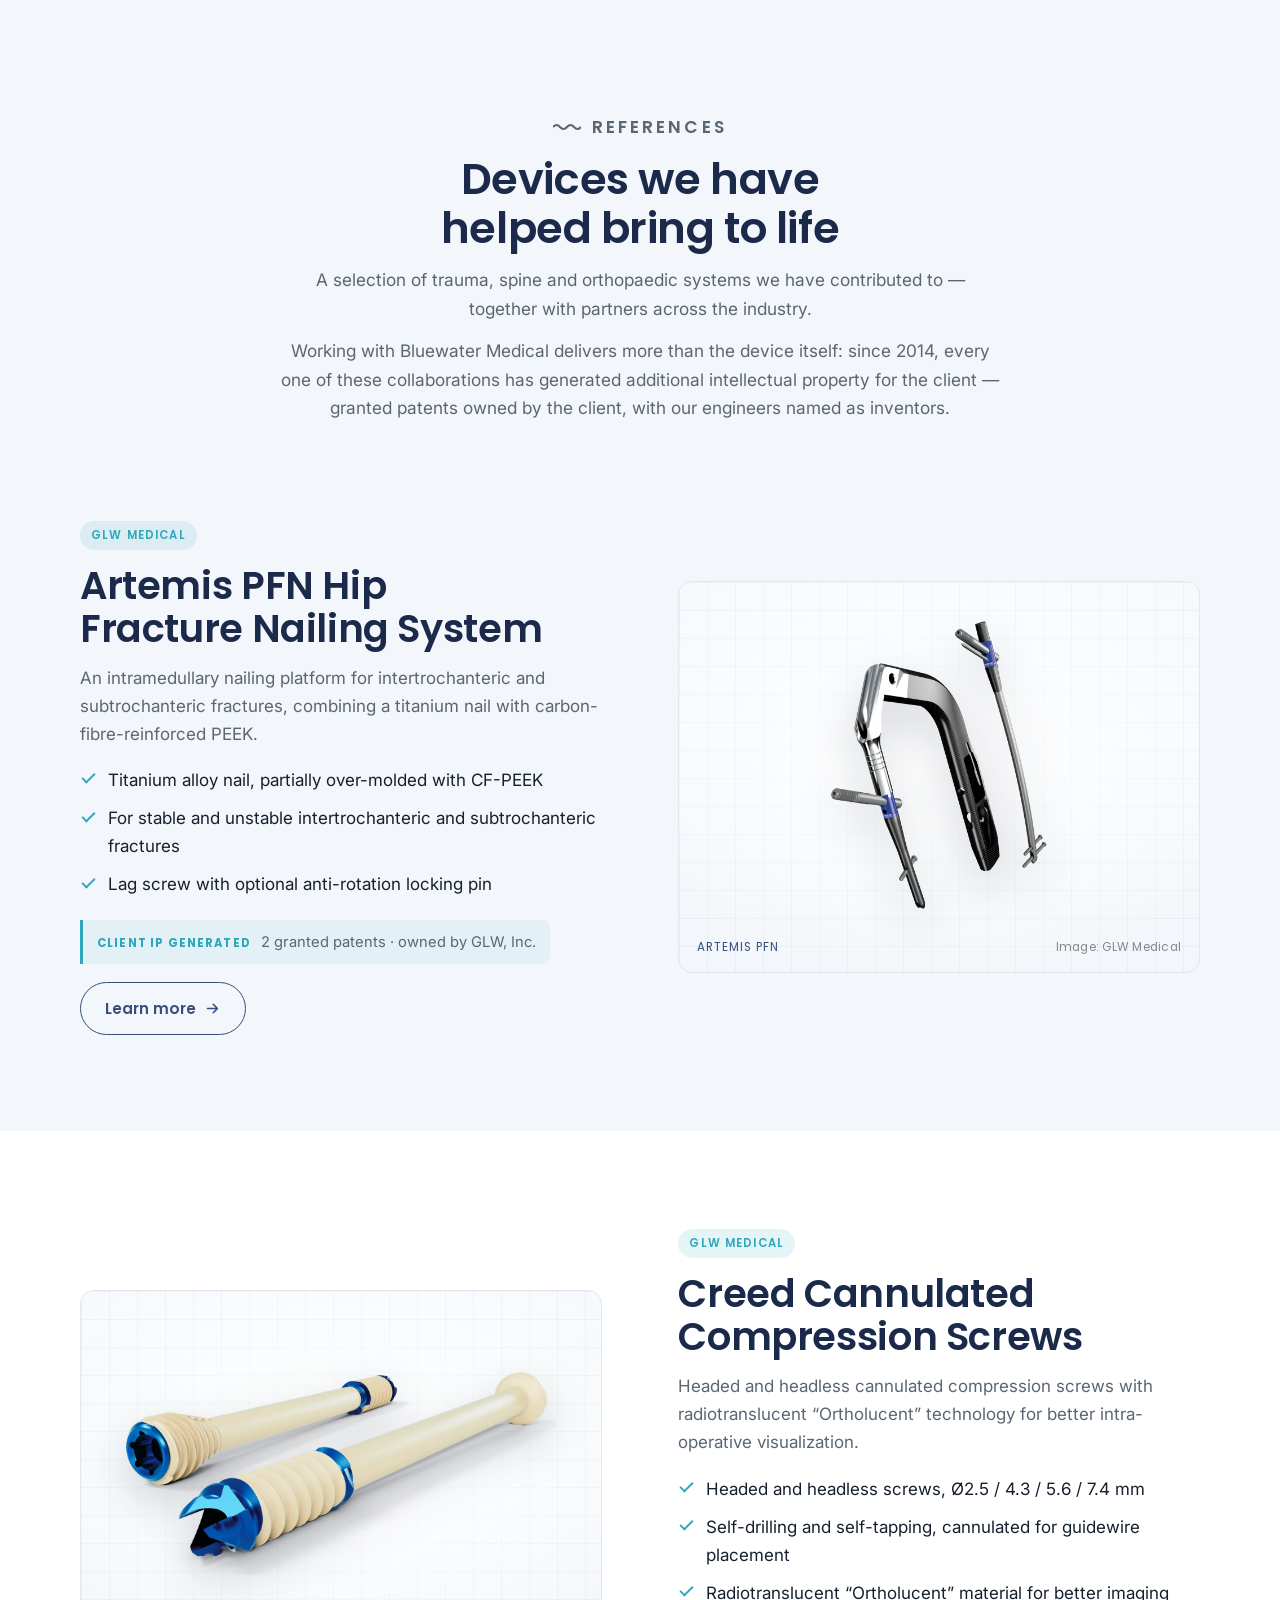
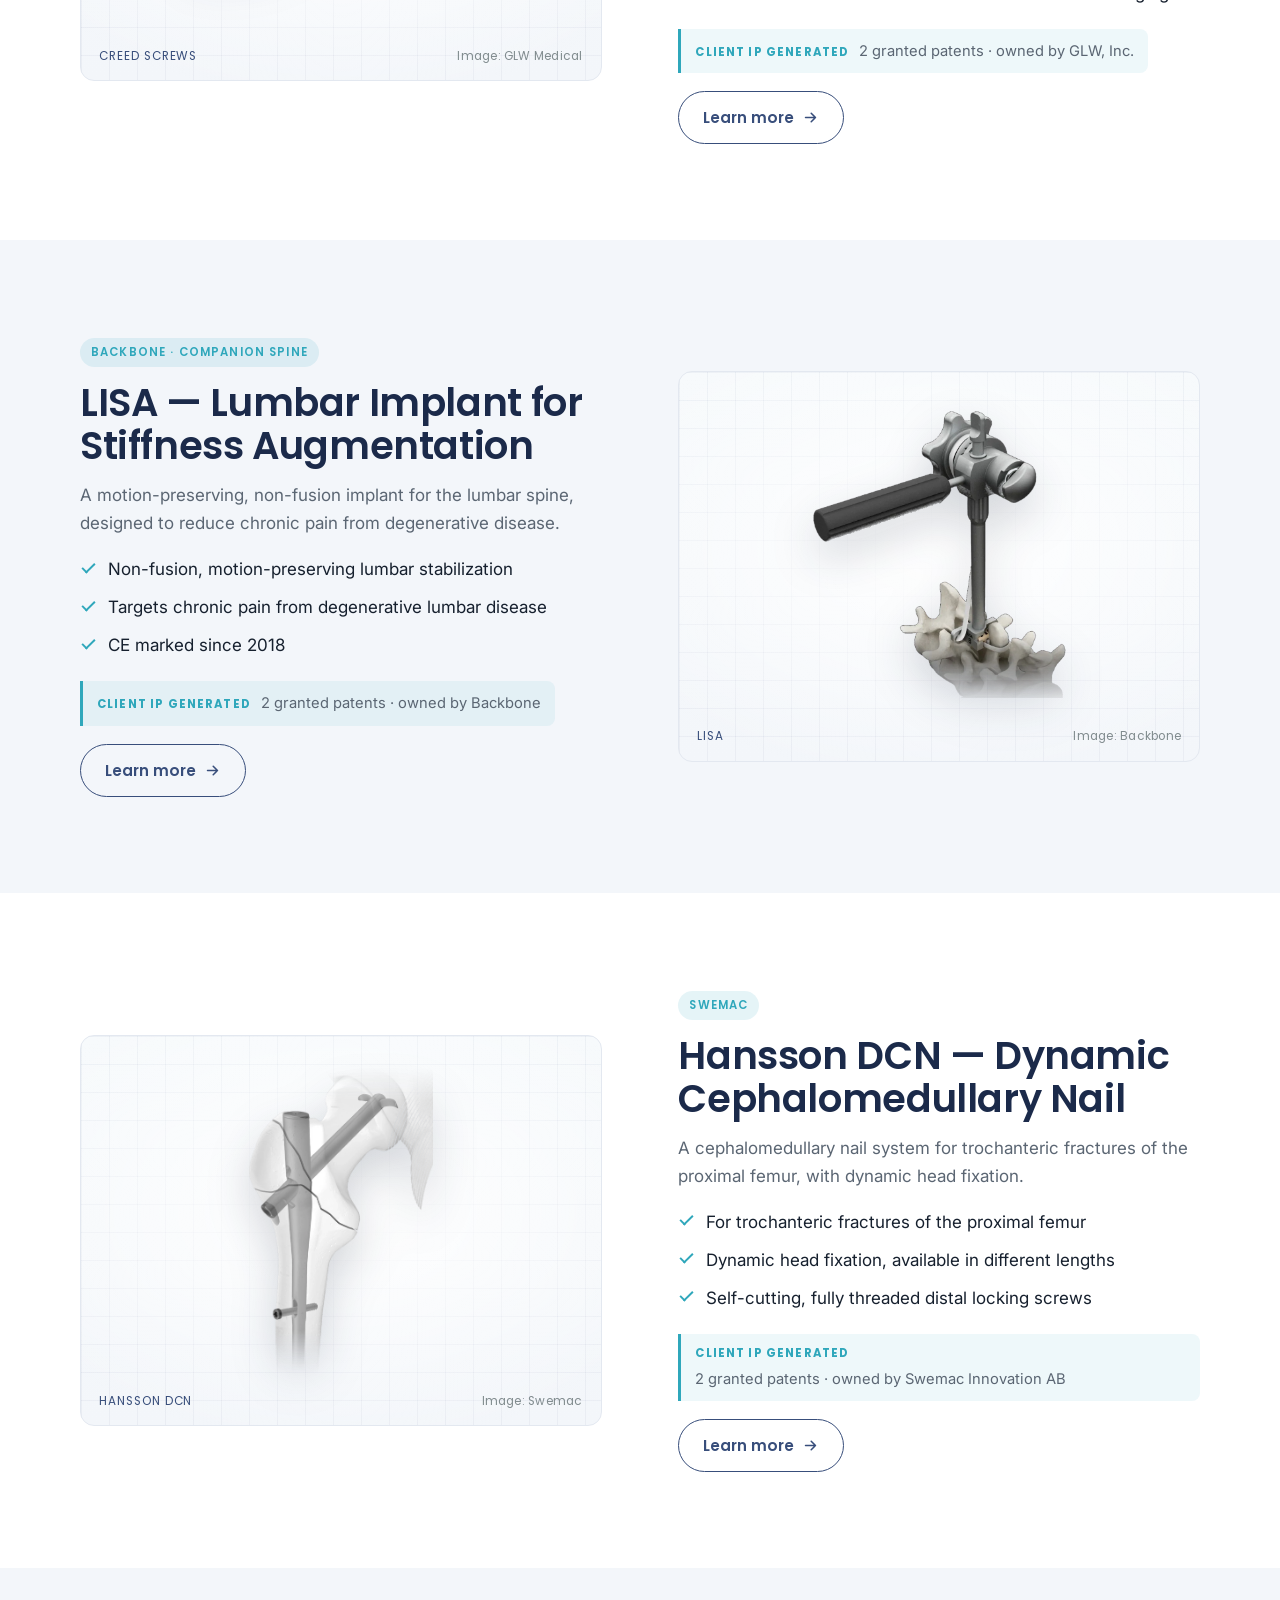
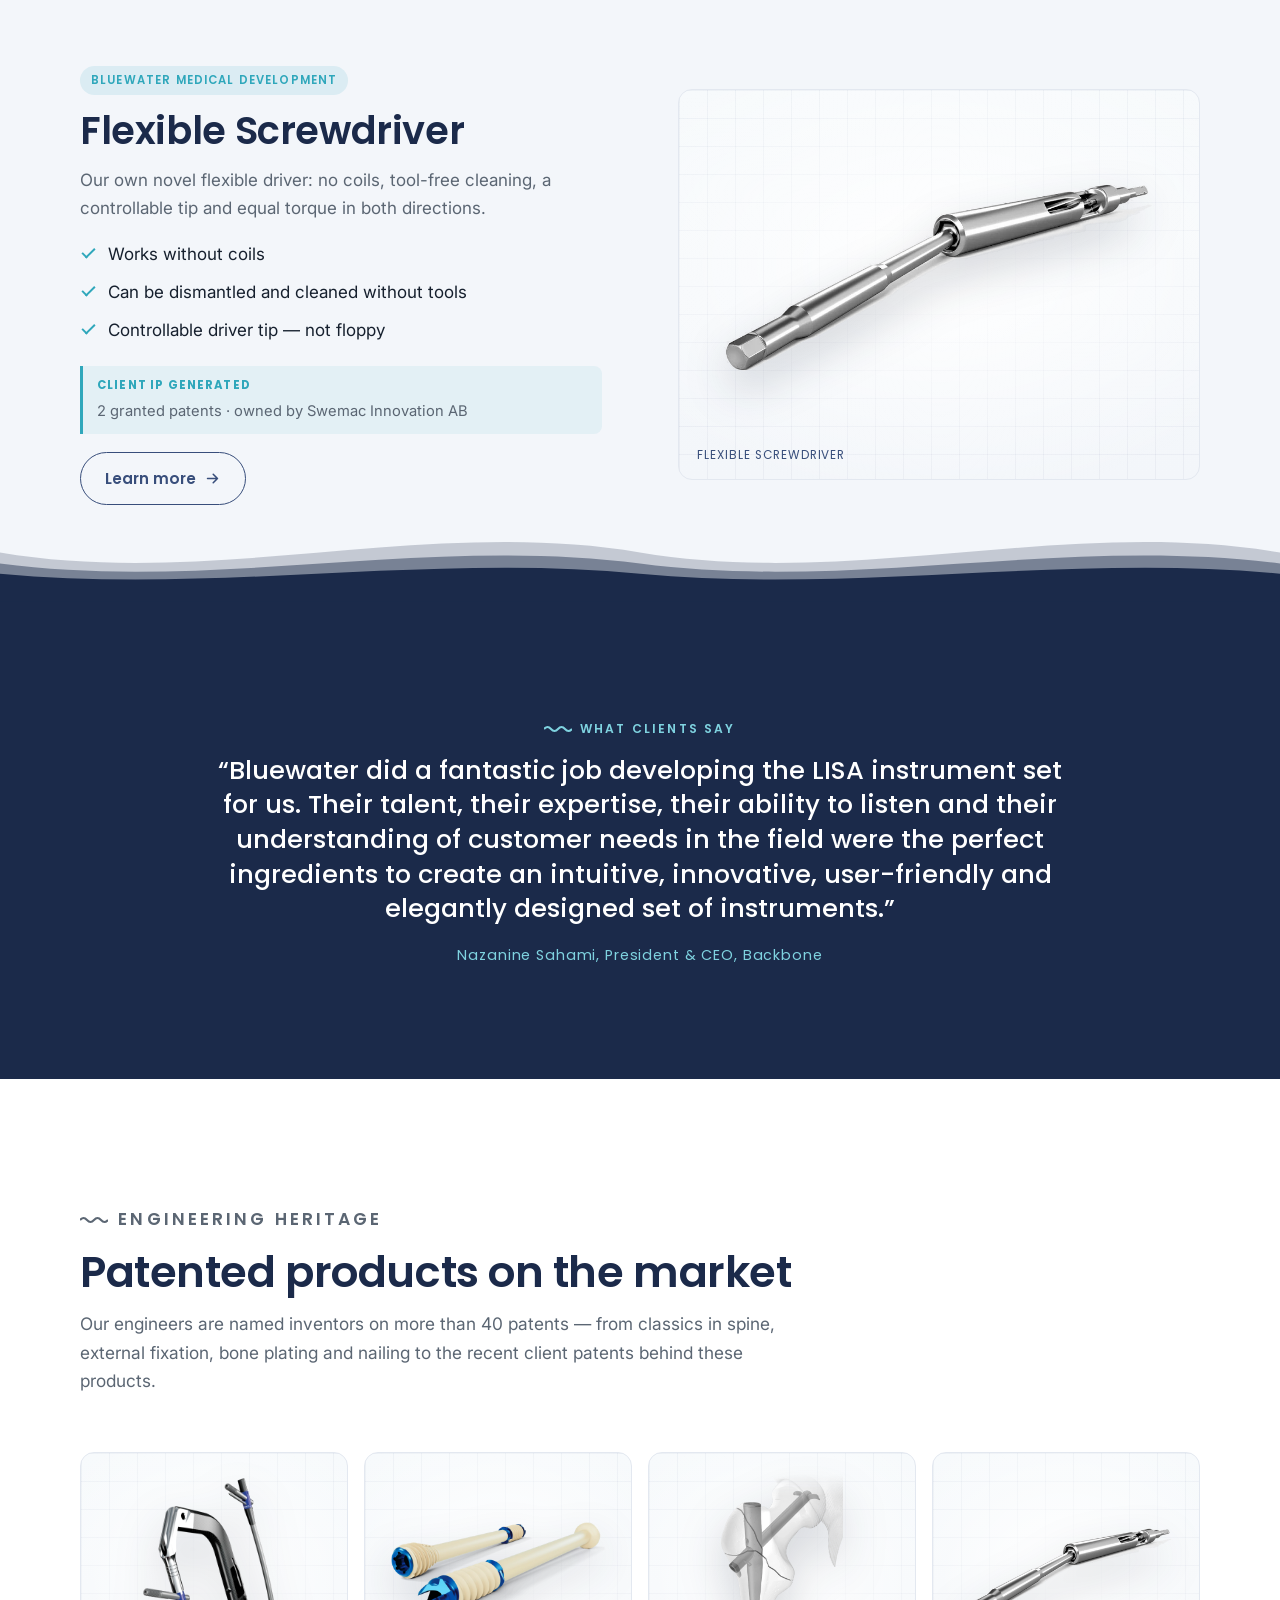
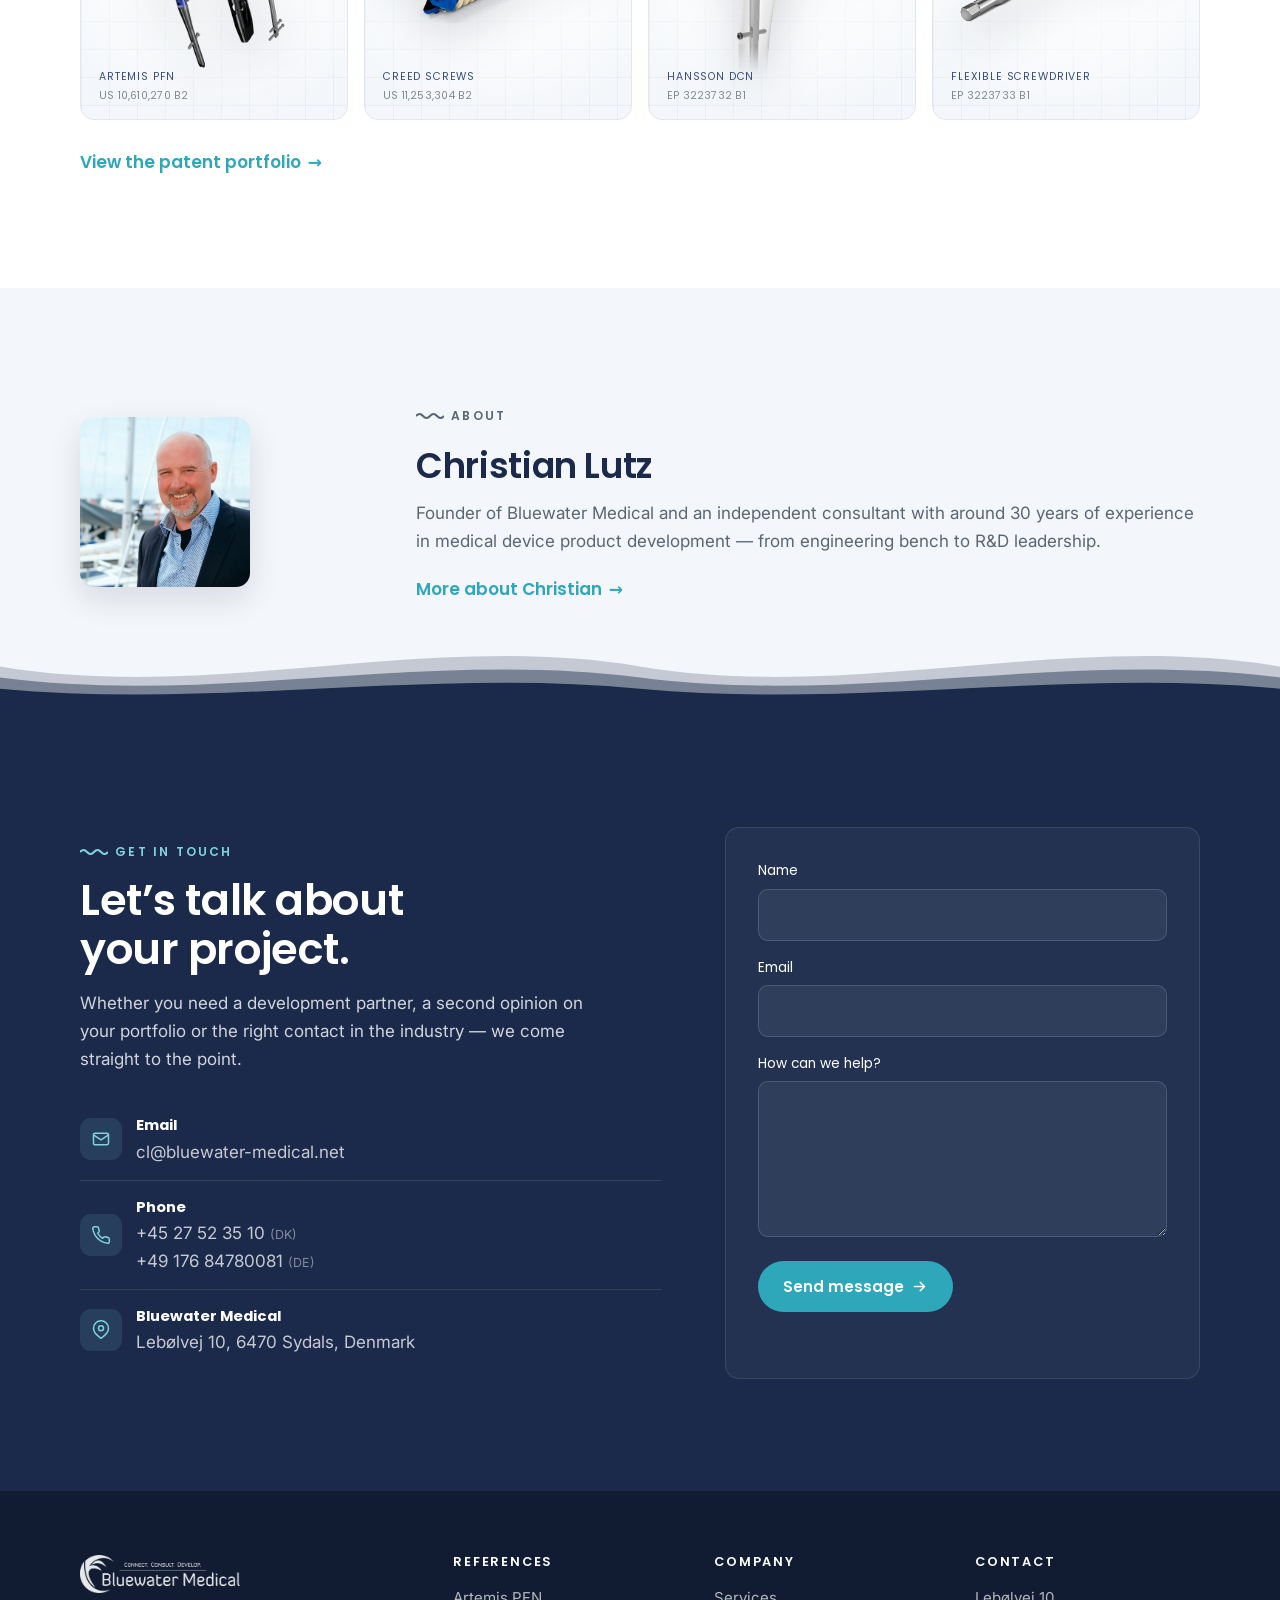
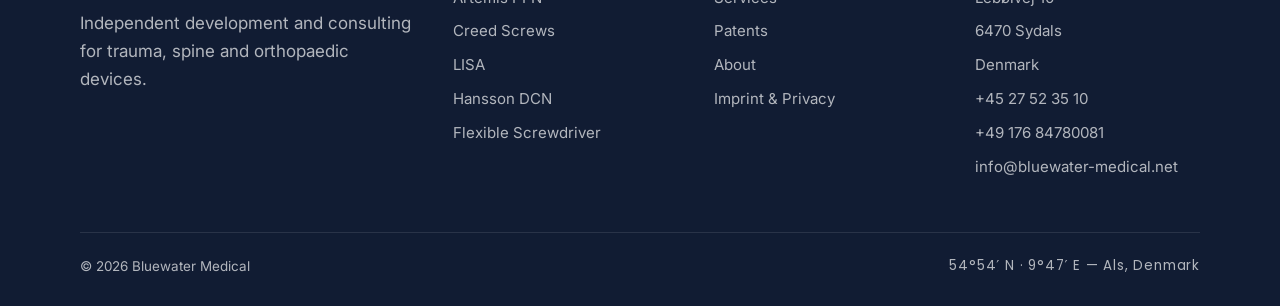
==== commit 0f6224bd: "Update preview: product photos, references, client IP Co-Authored-By: Claude Opus 5.5 <noreply@anthr" ====
--- a/index.html
+++ b/index.html
@@ -17,18 +17,12 @@
 <link rel="stylesheet" href="assets/css/styles.css">
 </head>
 <body>
-<svg width="0" height="0" style="position:absolute" aria-hidden="true">
-  <!-- Patent drawings are black ink on white paper: turn the paper transparent
-       (alpha = 1 - brightness) and recolour the ink. -->
-  <filter id="ink-light" color-interpolation-filters="sRGB"><feColorMatrix type="matrix" values="0 0 0 0 .86  0 0 0 0 .95  0 0 0 0 1  -.333 -.333 -.333 1 0"/></filter>
-  <filter id="ink-navy" color-interpolation-filters="sRGB"><feColorMatrix type="matrix" values="0 0 0 0 .22  0 0 0 0 .31  0 0 0 0 .48  -.333 -.333 -.333 1 0"/></filter>
-</svg>
 <header class="site-header" id="siteHeader">
   <div class="container nav">
     <a class="brand" href="index.html" aria-label="Bluewater Medical home"><img src="assets/img/logo.png" alt="Bluewater Medical"></a>
     <ul class="nav-links" id="navLinks">
       <li><a href="index.html#services">Services</a></li>
-      <li class="has-dropdown"><a href="index.html#projects">Projects <svg class="caret" viewBox="0 0 10 10" fill="none" stroke="currentColor" stroke-width="1.6"><path d="M2 3.5 5 6.5 8 3.5"/></svg></a><div class="dropdown"><a href="projects/artemis-pfn/index.html"><b>Artemis PFN</b><span>GLW Medical</span></a><a href="projects/creed-screws/index.html"><b>Creed Screws</b><span>GLW Medical</span></a><a href="projects/lisa/index.html"><b>LISA</b><span>Backbone · Companion Spine</span></a><a href="projects/hansson-dcn/index.html"><b>Hansson DCN</b><span>Swemac</span></a><a href="projects/flexible-screwdriver/index.html"><b>Flexible Screwdriver</b><span>Bluewater Medical development</span></a></div></li>
+      <li class="has-dropdown"><a href="index.html#references">References <svg class="caret" viewBox="0 0 10 10" fill="none" stroke="currentColor" stroke-width="1.6"><path d="M2 3.5 5 6.5 8 3.5"/></svg></a><div class="dropdown"><a href="references/artemis-pfn/index.html"><b>Artemis PFN</b><span>GLW Medical</span></a><a href="references/creed-screws/index.html"><b>Creed Screws</b><span>GLW Medical</span></a><a href="references/lisa/index.html"><b>LISA</b><span>Backbone · Companion Spine</span></a><a href="references/hansson-dcn/index.html"><b>Hansson DCN</b><span>Swemac</span></a><a href="references/flexible-screwdriver/index.html"><b>Flexible Screwdriver</b><span>Bluewater Medical development</span></a></div></li>
       <li><a href="patents/index.html">Patents</a></li>
       <li><a href="about/index.html">About</a></li>
       <li><a href="index.html#contact">Contact</a></li>
@@ -45,15 +39,15 @@
       <h1>Your development partner for <em>trauma, spine &amp; orthopaedics.</em></h1>
       <p class="lead">From the first feasibility study to design transfer into serial production — we help manufacturers, surgeons and inventors turn ideas into certifiable, manufacturable products.</p>
       <div class="hero-actions">
-        <a class="btn btn--accent" href="#projects">Our projects <svg viewBox="0 0 24 24" fill="none" stroke="currentColor" stroke-width="2.2" stroke-linecap="round" stroke-linejoin="round"><path d="M5 12h14M13 6l6 6-6 6"/></svg></a>
+        <a class="btn btn--accent" href="#references">Our references <svg viewBox="0 0 24 24" fill="none" stroke="currentColor" stroke-width="2.2" stroke-linecap="round" stroke-linejoin="round"><path d="M5 12h14M13 6l6 6-6 6"/></svg></a>
         <a class="btn btn--ghost" href="#services">How we work</a>
       </div>
       <ul class="hero-focus"><li>Trauma</li><li>Spine</li><li>Orthopaedics</li><li>Instruments</li></ul>
     </div>
     <div class="hero-sheet" aria-hidden="true">
-      <figure class="blueprint"><img src="assets/img/nailing.png" alt="Patent drawing — Fig. 1 · Proximal femur nail" loading="lazy"><figcaption><span>Fig. 1 · Proximal femur nail</span><span>US 7,763,022</span></figcaption></figure>
-      <figure class="blueprint"><img src="assets/img/fixation2.png" alt="Patent drawing — Fig. 2 · Fixation clamp" loading="lazy"><figcaption><span>Fig. 2 · Fixation clamp</span><span></span></figcaption></figure>
-      <figure class="blueprint"><img src="assets/img/spine.png" alt="Patent drawing — Fig. 3 · Pedicle screw" loading="lazy"><figcaption><span>Fig. 3 · Pedicle screw</span><span></span></figcaption></figure>
+      <figure class="shot shot--dark"><img src="assets/img/lisa-instruments.webp" alt="LISA instrument set" loading="lazy"><figcaption><span>LISA instrument set</span><span>Backbone</span></figcaption></figure>
+      <figure class="shot shot--dark"><img src="assets/img/artemis.webp" alt="Artemis PFN" loading="lazy"><figcaption><span>Artemis PFN</span><span>GLW Medical</span></figcaption></figure>
+      <figure class="shot shot--dark"><img src="assets/img/creed.webp" alt="Creed screws" loading="lazy"><figcaption><span>Creed screws</span><span>GLW Medical</span></figcaption></figure>
     </div>
   </div>
   <div class="waves waves--bottom" aria-hidden="true"><svg class="w1" viewBox="0 0 2880 100" preserveAspectRatio="none"><path fill="#fff" fill-opacity=".22" d="M0,45 C240,85 480,5 720,45 C960,85 1200,5 1440,45 C1680,85 1920,5 2160,45 C2400,85 2640,5 2880,45 L2880,100 L0,100 Z"/></svg><svg class="w2" viewBox="0 0 2880 100" preserveAspectRatio="none"><path fill="#fff" fill-opacity=".45" d="M0,45 C240,85 480,5 720,45 C960,85 1200,5 1440,45 C1680,85 1920,5 2160,45 C2400,85 2640,5 2880,45 L2880,100 L0,100 Z"/></svg><svg class="w3" viewBox="0 0 2880 100" preserveAspectRatio="none"><path fill="#fff" fill-opacity="1" d="M0,45 C240,85 480,5 720,45 C960,85 1200,5 1440,45 C1680,85 1920,5 2160,45 C2400,85 2640,5 2880,45 L2880,100 L0,100 Z"/></svg></div>
@@ -74,78 +68,84 @@
   </div>
 </section>
 
-<section id="projects" class="section section--mist" style="padding-bottom:0">
+<section id="references" class="section section--mist" style="padding-bottom:0">
   <div class="container"><div class="section-head center reveal" style="margin-bottom:0">
-    <p class="eyebrow">Projects</p>
+    <p class="eyebrow">References</p>
     <h2>Devices we have helped bring to life</h2>
     <p>A selection of trauma, spine and orthopaedic systems we have contributed to — together with partners across the industry.</p>
+    <p>Working with Bluewater Medical delivers more than the device itself: since 2014, every one of these collaborations has generated additional intellectual property for the client — granted patents owned by the client, with our engineers named as inventors.</p>
   </div></div>
 </section>
 <div class="bands">
-<section class="band" id="project-artemis-pfn">
+<section class="band" id="reference-artemis-pfn">
   <div class="container band-grid">
     <div class="reveal">
       <span class="tag">GLW Medical</span>
       <h2>Artemis PFN Hip Fracture Nailing System</h2>
       <p>An intramedullary nailing platform for intertrochanteric and subtrochanteric fractures, combining a titanium nail with carbon-fibre-reinforced PEEK.</p>
       <ul class="ticks"><li>Titanium alloy nail, partially over-molded with CF-PEEK</li><li>For stable and unstable intertrochanteric and subtrochanteric fractures</li><li>Lag screw with optional anti-rotation locking pin</li></ul>
-      <a class="btn btn--outline" href="projects/artemis-pfn/index.html">Learn more <svg viewBox="0 0 24 24" fill="none" stroke="currentColor" stroke-width="2.2" stroke-linecap="round" stroke-linejoin="round"><path d="M5 12h14M13 6l6 6-6 6"/></svg></a>
-    </div>
-    <div class="reveal"><figure class="blueprint"><img src="assets/img/artemis.png" alt="Patent drawing — Hybrid intramedullary rod" loading="lazy"><figcaption><span>Hybrid intramedullary rod</span><span>US 10,610,270 B2</span></figcaption></figure></div>
-  </div>
-</section><section class="band" id="project-creed-screws">
+      <p class="ip-note"><b>Client IP generated</b>2 granted patents · owned by GLW, Inc.</p>
+      <a class="btn btn--outline" href="references/artemis-pfn/index.html">Learn more <svg viewBox="0 0 24 24" fill="none" stroke="currentColor" stroke-width="2.2" stroke-linecap="round" stroke-linejoin="round"><path d="M5 12h14M13 6l6 6-6 6"/></svg></a>
+    </div>
+    <div class="reveal"><figure class="shot"><img src="assets/img/artemis.webp" alt="Artemis PFN nail and targeting device" loading="lazy"><figcaption><span>Artemis PFN</span><span>Image: GLW Medical</span></figcaption></figure></div>
+  </div>
+</section><section class="band" id="reference-creed-screws">
   <div class="container band-grid">
     <div class="reveal">
       <span class="tag">GLW Medical</span>
       <h2>Creed Cannulated Compression Screws</h2>
       <p>Headed and headless cannulated compression screws with radiotranslucent “Ortholucent” technology for better intra-operative visualization.</p>
       <ul class="ticks"><li>Headed and headless screws, Ø2.5 / 4.3 / 5.6 / 7.4 mm</li><li>Self-drilling and self-tapping, cannulated for guidewire placement</li><li>Radiotranslucent “Ortholucent” material for better imaging</li></ul>
-      <a class="btn btn--outline" href="projects/creed-screws/index.html">Learn more <svg viewBox="0 0 24 24" fill="none" stroke="currentColor" stroke-width="2.2" stroke-linecap="round" stroke-linejoin="round"><path d="M5 12h14M13 6l6 6-6 6"/></svg></a>
-    </div>
-    <div class="reveal"><figure class="blueprint"><img src="assets/img/creed.png" alt="Patent drawing — Hybrid cannulated screw" loading="lazy"><figcaption><span>Hybrid cannulated screw</span><span>US 11,253,304 B2</span></figcaption></figure></div>
-  </div>
-</section><section class="band" id="project-lisa">
+      <p class="ip-note"><b>Client IP generated</b>2 granted patents · owned by GLW, Inc.</p>
+      <a class="btn btn--outline" href="references/creed-screws/index.html">Learn more <svg viewBox="0 0 24 24" fill="none" stroke="currentColor" stroke-width="2.2" stroke-linecap="round" stroke-linejoin="round"><path d="M5 12h14M13 6l6 6-6 6"/></svg></a>
+    </div>
+    <div class="reveal"><figure class="shot"><img src="assets/img/creed.webp" alt="Creed headed and headless screws" loading="lazy"><figcaption><span>Creed Screws</span><span>Image: GLW Medical</span></figcaption></figure></div>
+  </div>
+</section><section class="band" id="reference-lisa">
   <div class="container band-grid">
     <div class="reveal">
       <span class="tag">Backbone · Companion Spine</span>
       <h2>LISA — Lumbar Implant for Stiffness Augmentation</h2>
       <p>A motion-preserving, non-fusion implant for the lumbar spine, designed to reduce chronic pain from degenerative disease.</p>
       <ul class="ticks"><li>Non-fusion, motion-preserving lumbar stabilization</li><li>Targets chronic pain from degenerative lumbar disease</li><li>CE marked since 2018</li></ul>
-      <a class="btn btn--outline" href="projects/lisa/index.html">Learn more <svg viewBox="0 0 24 24" fill="none" stroke="currentColor" stroke-width="2.2" stroke-linecap="round" stroke-linejoin="round"><path d="M5 12h14M13 6l6 6-6 6"/></svg></a>
-    </div>
-    <div class="reveal"><figure class="blueprint"><img src="assets/img/lisa.png" alt="Patent drawing — Interspinous wedge and band" loading="lazy"><figcaption><span>Interspinous wedge and band</span><span>EP 3668429 B1</span></figcaption></figure></div>
-  </div>
-</section><section class="band" id="project-hansson-dcn">
+      <p class="ip-note"><b>Client IP generated</b>2 granted patents · owned by Backbone</p>
+      <a class="btn btn--outline" href="references/lisa/index.html">Learn more <svg viewBox="0 0 24 24" fill="none" stroke="currentColor" stroke-width="2.2" stroke-linecap="round" stroke-linejoin="round"><path d="M5 12h14M13 6l6 6-6 6"/></svg></a>
+    </div>
+    <div class="reveal"><figure class="shot"><img src="assets/img/lisa-tensioner.webp" alt="LISA tensioner on a spine model" loading="lazy"><figcaption><span>LISA</span><span>Image: Backbone</span></figcaption></figure></div>
+  </div>
+</section><section class="band" id="reference-hansson-dcn">
   <div class="container band-grid">
     <div class="reveal">
       <span class="tag">Swemac</span>
       <h2>Hansson DCN — Dynamic Cephalomedullary Nail</h2>
       <p>A cephalomedullary nail system for trochanteric fractures of the proximal femur, with dynamic head fixation.</p>
       <ul class="ticks"><li>For trochanteric fractures of the proximal femur</li><li>Dynamic head fixation, available in different lengths</li><li>Self-cutting, fully threaded distal locking screws</li></ul>
-      <a class="btn btn--outline" href="projects/hansson-dcn/index.html">Learn more <svg viewBox="0 0 24 24" fill="none" stroke="currentColor" stroke-width="2.2" stroke-linecap="round" stroke-linejoin="round"><path d="M5 12h14M13 6l6 6-6 6"/></svg></a>
-    </div>
-    <div class="reveal"><figure class="blueprint"><img src="assets/img/hansson-dcn.png" alt="Patent drawing — Intramedullary nail" loading="lazy"><figcaption><span>Intramedullary nail</span><span>EP 3223732 B1</span></figcaption></figure></div>
-  </div>
-</section><section class="band" id="project-flexible-screwdriver">
+      <p class="ip-note"><b>Client IP generated</b>2 granted patents · owned by Swemac Innovation AB</p>
+      <a class="btn btn--outline" href="references/hansson-dcn/index.html">Learn more <svg viewBox="0 0 24 24" fill="none" stroke="currentColor" stroke-width="2.2" stroke-linecap="round" stroke-linejoin="round"><path d="M5 12h14M13 6l6 6-6 6"/></svg></a>
+    </div>
+    <div class="reveal"><figure class="shot"><img src="assets/img/hansson-dcn.webp" alt="Hansson DCN in the proximal femur" loading="lazy"><figcaption><span>Hansson DCN</span><span>Image: Swemac</span></figcaption></figure></div>
+  </div>
+</section><section class="band" id="reference-flexible-screwdriver">
   <div class="container band-grid">
     <div class="reveal">
       <span class="tag">Bluewater Medical development</span>
       <h2>Flexible Screwdriver</h2>
       <p>Our own novel flexible driver: no coils, tool-free cleaning, a controllable tip and equal torque in both directions.</p>
       <ul class="ticks"><li>Works without coils</li><li>Can be dismantled and cleaned without tools</li><li>Controllable driver tip — not floppy</li></ul>
-      <a class="btn btn--outline" href="projects/flexible-screwdriver/index.html">Learn more <svg viewBox="0 0 24 24" fill="none" stroke="currentColor" stroke-width="2.2" stroke-linecap="round" stroke-linejoin="round"><path d="M5 12h14M13 6l6 6-6 6"/></svg></a>
-    </div>
-    <div class="reveal"><figure class="blueprint"><img src="assets/img/flex-driver.png" alt="Patent drawing — Flexible surgical screw driver" loading="lazy"><figcaption><span>Flexible surgical screw driver</span><span>EP 3223733 B1</span></figcaption></figure></div>
+      <p class="ip-note"><b>Client IP generated</b>2 granted patents · owned by Swemac Innovation AB</p>
+      <a class="btn btn--outline" href="references/flexible-screwdriver/index.html">Learn more <svg viewBox="0 0 24 24" fill="none" stroke="currentColor" stroke-width="2.2" stroke-linecap="round" stroke-linejoin="round"><path d="M5 12h14M13 6l6 6-6 6"/></svg></a>
+    </div>
+    <div class="reveal"><figure class="shot"><img src="assets/img/flex-driver.webp" alt="Flexible screwdriver" loading="lazy"><figcaption><span>Flexible Screwdriver</span><span></span></figcaption></figure></div>
   </div>
 </section>
 </div>
 
 <section class="section section--dark quote-band">
-  <div class="photo-bg" aria-hidden="true"><img src="assets/img/boat-spinnaker.jpg" alt="" loading="lazy" style="object-position:center 35%"></div>
   <div class="waves waves--top" aria-hidden="true"><svg class="w1" viewBox="0 0 2880 100" preserveAspectRatio="none"><path fill="#1b2a4a" fill-opacity=".22" d="M0,45 C240,85 480,5 720,45 C960,85 1200,5 1440,45 C1680,85 1920,5 2160,45 C2400,85 2640,5 2880,45 L2880,100 L0,100 Z"/></svg><svg class="w2" viewBox="0 0 2880 100" preserveAspectRatio="none"><path fill="#1b2a4a" fill-opacity=".45" d="M0,45 C240,85 480,5 720,45 C960,85 1200,5 1440,45 C1680,85 1920,5 2160,45 C2400,85 2640,5 2880,45 L2880,100 L0,100 Z"/></svg><svg class="w3" viewBox="0 0 2880 100" preserveAspectRatio="none"><path fill="#1b2a4a" fill-opacity="1" d="M0,45 C240,85 480,5 720,45 C960,85 1200,5 1440,45 C1680,85 1920,5 2160,45 C2400,85 2640,5 2880,45 L2880,100 L0,100 Z"/></svg></div>
   <div class="container reveal">
-    <blockquote>“If you want to build a ship, don’t drum up people to collect wood — teach them to long for the endless immensity of the sea.”</blockquote>
-    <cite>Antoine de Saint-Exupéry</cite>
+    <p class="eyebrow" style="color:var(--aqua-300)">What clients say</p>
+    <blockquote>“Bluewater did a fantastic job developing the LISA instrument set for us. Their talent, their expertise, their ability to listen and their understanding of customer needs in the field were the perfect ingredients to create an intuitive, innovative, user-friendly and elegantly designed set of instruments.”</blockquote>
+    <cite>Nazanine Sahami, President &amp; CEO, Backbone</cite>
   </div>
 </section>
 
@@ -153,10 +153,10 @@
   <div class="container">
     <div class="section-head reveal">
       <p class="eyebrow">Engineering heritage</p>
-      <h2>Inventions in market-leading products</h2>
-      <p>Our engineers are named inventors on more than 40 patents in spine, external fixation, bone plating and intramedullary nailing.</p>
-    </div>
-    <div class="patent-teaser"><div class="reveal"><figure class="blueprint"><img src="assets/img/spine.png" alt="Patent drawing — Spine" loading="lazy"><figcaption><span>Spine</span><span></span></figcaption></figure></div><div class="reveal"><figure class="blueprint"><img src="assets/img/fixation.png" alt="Patent drawing — External fixation" loading="lazy"><figcaption><span>External fixation</span><span></span></figcaption></figure></div><div class="reveal"><figure class="blueprint"><img src="assets/img/bone1.png" alt="Patent drawing — Bone plating" loading="lazy"><figcaption><span>Bone plating</span><span></span></figcaption></figure></div><div class="reveal"><figure class="blueprint"><img src="assets/img/nailing2.png" alt="Patent drawing — Nailing" loading="lazy"><figcaption><span>Nailing</span><span></span></figcaption></figure></div></div>
+      <h2>Patented products on the market</h2>
+      <p>Our engineers are named inventors on more than 40 patents — from classics in spine, external fixation, bone plating and nailing to the recent client patents behind these products.</p>
+    </div>
+    <div class="patent-teaser"><a class="reveal" href="references/artemis-pfn/index.html"><figure class="shot"><img src="assets/img/artemis.webp" alt="Artemis PFN nail and targeting device" loading="lazy"><figcaption><span>Artemis PFN</span><span>US 10,610,270 B2</span></figcaption></figure></a><a class="reveal" href="references/creed-screws/index.html"><figure class="shot"><img src="assets/img/creed.webp" alt="Creed headed and headless screws" loading="lazy"><figcaption><span>Creed Screws</span><span>US 11,253,304 B2</span></figcaption></figure></a><a class="reveal" href="references/hansson-dcn/index.html"><figure class="shot"><img src="assets/img/hansson-dcn.webp" alt="Hansson DCN in the proximal femur" loading="lazy"><figcaption><span>Hansson DCN</span><span>EP 3223732 B1</span></figcaption></figure></a><a class="reveal" href="references/flexible-screwdriver/index.html"><figure class="shot"><img src="assets/img/flex-driver.webp" alt="Flexible screwdriver" loading="lazy"><figcaption><span>Flexible Screwdriver</span><span>EP 3223733 B1</span></figcaption></figure></a></div>
     <p style="margin-top:28px"><a class="link-arrow" href="patents/index.html">View the patent portfolio</a></p>
   </div>
 </section>
@@ -174,7 +174,6 @@
 </section>
 
 <section class="section section--dark" id="contact">
-  <div class="photo-bg photo-bg--left" aria-hidden="true"><img src="assets/img/boat-deck.jpg" alt="" loading="lazy" style="object-position:center 40%"></div>
   <div class="waves waves--top" aria-hidden="true"><svg class="w1" viewBox="0 0 2880 100" preserveAspectRatio="none"><path fill="#1b2a4a" fill-opacity=".22" d="M0,45 C240,85 480,5 720,45 C960,85 1200,5 1440,45 C1680,85 1920,5 2160,45 C2400,85 2640,5 2880,45 L2880,100 L0,100 Z"/></svg><svg class="w2" viewBox="0 0 2880 100" preserveAspectRatio="none"><path fill="#1b2a4a" fill-opacity=".45" d="M0,45 C240,85 480,5 720,45 C960,85 1200,5 1440,45 C1680,85 1920,5 2160,45 C2400,85 2640,5 2880,45 L2880,100 L0,100 Z"/></svg><svg class="w3" viewBox="0 0 2880 100" preserveAspectRatio="none"><path fill="#1b2a4a" fill-opacity="1" d="M0,45 C240,85 480,5 720,45 C960,85 1200,5 1440,45 C1680,85 1920,5 2160,45 C2400,85 2640,5 2880,45 L2880,100 L0,100 Z"/></svg></div>
   <div class="container contact-band">
     <div class="reveal">
@@ -202,7 +201,7 @@
   <div class="container">
     <div class="footer-grid">
       <div><img src="assets/img/logo.png" alt="Bluewater Medical"><p>Independent development and consulting for trauma, spine and orthopaedic devices.</p></div>
-      <div><h4>Projects</h4><ul><li><a href="projects/artemis-pfn/index.html">Artemis PFN</a></li><li><a href="projects/creed-screws/index.html">Creed Screws</a></li><li><a href="projects/lisa/index.html">LISA</a></li><li><a href="projects/hansson-dcn/index.html">Hansson DCN</a></li><li><a href="projects/flexible-screwdriver/index.html">Flexible Screwdriver</a></li></ul></div>
+      <div><h4>References</h4><ul><li><a href="references/artemis-pfn/index.html">Artemis PFN</a></li><li><a href="references/creed-screws/index.html">Creed Screws</a></li><li><a href="references/lisa/index.html">LISA</a></li><li><a href="references/hansson-dcn/index.html">Hansson DCN</a></li><li><a href="references/flexible-screwdriver/index.html">Flexible Screwdriver</a></li></ul></div>
       <div><h4>Company</h4><ul><li><a href="index.html#services">Services</a></li><li><a href="patents/index.html">Patents</a></li><li><a href="about/index.html">About</a></li><li><a href="imprint/index.html">Imprint &amp; Privacy</a></li></ul></div>
       <div><h4>Contact</h4><ul><li>Lebølvej 10</li><li>6470 Sydals</li><li>Denmark</li><li><a href="tel:+4527523510">+45 27 52 35 10</a></li><li><a href="tel:+4917684780081">+49 176 84780081</a></li><li><a href="mailto:info@bluewater-medical.net">info@bluewater-medical.net</a></li></ul></div>
     </div>
--- a/assets/css/styles.css
+++ b/assets/css/styles.css
@@ -1,7 +1,8 @@
 /* ==========================================================================
    Bluewater Medical — stylesheet
    Brand navy #384e7b + slate #808b8e (from the logo), maritime aqua accent.
-   Patent drawings are shown "blueprint" style (white lines on navy grid).
+   Product photos are cut out and shown on a soft "studio" plate with a faint
+   engineering grid, light on pale sections and glowing on navy.
    ========================================================================== */
 
 :root {
@@ -94,26 +95,26 @@
 .nav-toggle span { display: block; width: 24px; height: 2px; background: #fff; margin: 5px 0; border-radius: 2px; }
 main { padding-top: var(--header-h); }
 
-/* ------------------------------------------------------- blueprint figure */
-.blueprint {
-  position: relative; border-radius: var(--radius); overflow: hidden;
-  background-color: var(--navy-900);
-  background-image:
-    linear-gradient(rgba(127,211,224,.09) 1px, transparent 1px),
-    linear-gradient(90deg, rgba(127,211,224,.09) 1px, transparent 1px),
-    linear-gradient(rgba(127,211,224,.04) 1px, transparent 1px),
-    linear-gradient(90deg, rgba(127,211,224,.04) 1px, transparent 1px);
-  background-size: 60px 60px, 60px 60px, 12px 12px, 12px 12px;
-  display: grid; place-items: center; padding: 36px;
-  border: 1px solid rgba(127,211,224,.18);
-}
-.blueprint img { width: 100%; max-height: 260px; object-fit: contain; filter: url(#ink-light); }
-.blueprint figcaption { position: absolute; left: 18px; bottom: 14px; right: 18px; font-family: var(--font-display); font-size: .74rem; letter-spacing: .08em; text-transform: uppercase; color: var(--aqua-300); display: flex; justify-content: space-between; gap: 10px; }
-.blueprint figcaption span:last-child { color: rgba(255,255,255,.5); }
-.blueprint--light { background-color: #fff; background-image: linear-gradient(rgba(56,78,123,.07) 1px, transparent 1px), linear-gradient(90deg, rgba(56,78,123,.07) 1px, transparent 1px); background-size: 24px 24px; border-color: var(--line); }
-.blueprint--light img { filter: url(#ink-navy); }
-.blueprint--light figcaption { color: var(--navy); }
-.blueprint--light figcaption span:last-child { color: var(--slate); }
+/* ---------------------------------------------------------- product shot */
+.shot {
+  position: relative; margin: 0; border-radius: var(--radius); overflow: hidden;
+  display: grid; place-items: center; padding: 28px 28px 52px;
+  background:
+    radial-gradient(70% 60% at 50% 45%, #fff 0%, rgba(255,255,255,0) 100%),
+    linear-gradient(rgba(56,78,123,.05) 1px, transparent 1px) 0 0 / 28px 28px,
+    linear-gradient(90deg, rgba(56,78,123,.05) 1px, transparent 1px) 0 0 / 28px 28px,
+    linear-gradient(180deg, #f7fafc, var(--mist));
+  border: 1px solid var(--line);
+}
+.shot img { width: 100%; height: 100%; max-height: 340px; object-fit: contain; filter: drop-shadow(0 18px 22px rgba(17,28,51,.18)); transition: transform .6s var(--ease); }
+.shot figcaption { position: absolute; left: 18px; bottom: 14px; right: 18px; font-family: var(--font-display); font-size: .74rem; letter-spacing: .08em; text-transform: uppercase; color: var(--navy); display: flex; justify-content: space-between; gap: 10px; }
+.shot figcaption span:last-child { color: var(--slate); text-transform: none; letter-spacing: .02em; }
+.shot--dark { background: radial-gradient(60% 55% at 50% 45%, rgba(127,211,224,.22), transparent 70%), rgba(17,28,51,.55); border-color: rgba(127,211,224,.18); }
+.shot--dark img { filter: drop-shadow(0 16px 24px rgba(0,0,0,.45)); }
+.shot--dark figcaption { color: var(--aqua-300); }
+.shot--dark figcaption span:last-child { color: rgba(255,255,255,.5); }
+a:hover .shot img, .band .shot:hover img { transform: scale(1.03); }
+.sticky .shot + .shot { margin-top: 18px; }
 
 /* ------------------------------------------------------------------- hero */
 .hero { position: relative; overflow: hidden; color: #fff; background: radial-gradient(900px 500px at 85% 10%, rgba(47,167,187,.35), transparent 60%), linear-gradient(160deg, var(--navy) 0%, var(--navy-900) 60%, var(--navy-950) 100%); }
@@ -127,18 +128,10 @@
 .hero-focus li { font-family: var(--font-display); font-size: .82rem; letter-spacing: .06em; padding: 7px 14px; border: 1px solid rgba(255,255,255,.22); border-radius: 999px; color: rgba(255,255,255,.85); }
 /* hero "drawing sheet": one large figure over two small ones, no overlap */
 .hero-sheet { display: grid; grid-template-columns: 1fr 1fr; gap: 14px; }
-.hero-sheet .blueprint { background-color: rgba(17,28,51,.55); padding: 22px 22px 44px; aspect-ratio: 4 / 3; }
-.hero-sheet .blueprint:first-child { grid-column: 1 / -1; aspect-ratio: 16 / 8; }
-.hero-sheet .blueprint img { position: absolute; top: 18px; left: 18px; width: calc(100% - 36px); height: calc(100% - 56px); max-height: none; object-fit: contain; }
-.hero-sheet .blueprint figcaption { font-size: .66rem; }
-
-/* photo backgrounds: the photo only contributes light and shape (luminosity
-   blend over navy), and its edges fade into the section colour */
-.photo-bg { position: absolute; inset: 0; z-index: 0; overflow: hidden; pointer-events: none; }
-.photo-bg img { width: 100%; height: 100%; object-fit: cover; opacity: .34; mix-blend-mode: luminosity; filter: contrast(1.08); }
-.photo-bg::after { content: ""; position: absolute; inset: 0; background: radial-gradient(120% 90% at 70% 50%, transparent 30%, var(--navy-900) 100%), linear-gradient(180deg, rgba(27,42,74,.35), rgba(27,42,74,.15) 50%, rgba(27,42,74,.6)); }
-.photo-bg--left::after { background: linear-gradient(90deg, var(--navy-900) 0%, rgba(27,42,74,.92) 35%, rgba(27,42,74,.55) 70%, rgba(27,42,74,.35) 100%), linear-gradient(180deg, rgba(27,42,74,.3), transparent 40%, rgba(27,42,74,.5)); }
-.section--dark > .container { position: relative; z-index: 1; }
+.hero-sheet .shot { padding: 22px 22px 44px; aspect-ratio: 4 / 3; }
+.hero-sheet .shot:first-child { grid-column: 1 / -1; aspect-ratio: 16 / 8; }
+.hero-sheet .shot img { position: absolute; top: 18px; left: 18px; width: calc(100% - 36px); height: calc(100% - 56px); max-height: none; object-fit: contain; }
+.hero-sheet .shot figcaption { font-size: .66rem; }
 
 /* animated waves: three layers drifting at different speeds */
 .waves { position: absolute; left: 0; right: 0; height: 90px; overflow: hidden; pointer-events: none; z-index: 3; }
@@ -152,7 +145,7 @@
 
 /* page hero (subpages) */
 .page-hero { position: relative; color: #fff; background: linear-gradient(160deg, var(--navy) 0%, var(--navy-900) 70%); overflow: hidden; }
-.page-hero::before { content: ""; position: absolute; inset: 0; z-index: 1;background-image: linear-gradient(rgba(127,211,224,.07) 1px, transparent 1px), linear-gradient(90deg, rgba(127,211,224,.07) 1px, transparent 1px); background-size: 64px 64px; }
+.page-hero::before { content: ""; position: absolute; inset: 0; background-image: linear-gradient(rgba(127,211,224,.07) 1px, transparent 1px), linear-gradient(90deg, rgba(127,211,224,.07) 1px, transparent 1px); background-size: 64px 64px; }
 .page-hero .container { position: relative; z-index: 2; padding-top: 56px; padding-bottom: 110px; }
 .page-hero h1 { color: #fff; font-size: clamp(2rem, 4.4vw, 3.2rem); max-width: 820px; }
 .page-hero p { color: rgba(255,255,255,.78); font-size: 1.12rem; max-width: 680px; margin-top: 16px; }
@@ -177,8 +170,11 @@
 .band:nth-child(even) .band-grid > :last-child { order: -1; }
 .band h2 { font-size: clamp(1.7rem, 3vw, 2.4rem); margin-bottom: 14px; }
 .band p { color: var(--muted); margin-bottom: 18px; }
-.band ul.ticks { margin: 0 0 26px; }
-.band .blueprint { aspect-ratio: 4 / 3; }
+.band ul.ticks { margin: 0 0 22px; }
+.ip-note { display: inline-flex; flex-wrap: wrap; align-items: baseline; gap: 4px 10px; margin: 0 0 26px; padding: 10px 14px; border-left: 3px solid var(--aqua); background: rgba(47,167,187,.08); border-radius: 0 8px 8px 0; font-size: .92rem; color: var(--muted); }
+.ip-note b { font-family: var(--font-display); font-size: .72rem; letter-spacing: .1em; text-transform: uppercase; color: var(--aqua); }
+.band .shot { aspect-ratio: 4 / 3; }
+.band .shot img { position: absolute; inset: 28px 28px 52px; width: calc(100% - 56px); height: calc(100% - 80px); max-height: none; }
 
 ul.ticks { display: grid; gap: 10px; }
 ul.ticks li { position: relative; padding-left: 28px; }
@@ -186,20 +182,21 @@
 
 /* ------------------------------------------------------------- quote band */
 .quote-band { position: relative; text-align: center; }
-.quote-band blockquote { font-family: var(--font-display); font-weight: 500; font-size: clamp(1.4rem, 2.8vw, 2.1rem); line-height: 1.35; color: #fff; max-width: 880px; margin-inline: auto; }
+.quote-band blockquote { font-family: var(--font-display); font-weight: 500; font-size: clamp(1.2rem, 2.2vw, 1.6rem); line-height: 1.35; color: #fff; max-width: 880px; margin-inline: auto; }
 .quote-band cite { display: block; margin-top: 18px; font-style: normal; color: var(--aqua-300); font-family: var(--font-display); letter-spacing: .06em; font-size: .9rem; }
 
 /* ---------------------------------------------------------------- patents */
 .patent-teaser { display: grid; grid-template-columns: repeat(4, 1fr); gap: 16px; }
-.patent-teaser .blueprint { aspect-ratio: 1; padding: 22px 22px 44px; }
-.patent-teaser .blueprint img { max-height: 150px; }
+.patent-teaser .shot { aspect-ratio: 1; padding: 22px 22px 44px; }
+.patent-teaser .shot img { position: absolute; inset: 18px 18px 44px; width: calc(100% - 36px); height: calc(100% - 62px); max-height: none; }
+.patent-teaser .shot figcaption { font-size: .66rem; flex-direction: column; gap: 2px; }
 .field-group { margin-bottom: 56px; }
 .field-group > h2 { font-size: 1.5rem; margin-bottom: 22px; display: flex; align-items: center; gap: 14px; }
 .field-group > h2::after { content: ""; flex: 1; height: 1px; background: var(--line); }
 .patent-list { display: grid; grid-template-columns: repeat(2, 1fr); gap: 22px; }
 .patent-card { display: grid; grid-template-columns: 220px 1fr; background: #fff; border: 1px solid var(--line); border-radius: var(--radius); overflow: hidden; box-shadow: var(--shadow-sm); }
-.patent-card .blueprint { border-radius: 0; border: 0; padding: 18px; }
-.patent-card .blueprint img { max-height: 150px; }
+.patent-card .shot { border-radius: 0; border: 0; border-right: 1px solid var(--line); padding: 18px; }
+.patent-card .shot img { max-height: 170px; }
 .patent-card .body { padding: 22px 24px; }
 .patent-card .no { font-family: var(--font-display); font-size: .78rem; letter-spacing: .06em; color: var(--aqua); font-weight: 600; }
 .patent-card h3 { font-size: 1.08rem; margin: 6px 0 8px; }
@@ -240,6 +237,8 @@
 .principle { background: #fff; border: 1px solid var(--line); border-top: 3px solid var(--aqua); border-radius: var(--radius); padding: 26px 28px; }
 .principle h3 { font-size: 1.12rem; margin-bottom: 8px; }
 .principle p { color: var(--muted); font-size: .97rem; }
+.testimonial { margin: 32px 0 0; padding: 26px 28px; background: var(--mist); border-left: 3px solid var(--aqua); border-radius: 0 var(--radius) var(--radius) 0; font-family: var(--font-display); font-weight: 500; font-size: 1.05rem; line-height: 1.55; color: var(--navy-900); }
+.testimonial cite { display: block; margin-top: 12px; font-style: normal; font-family: var(--font-text); font-weight: 500; font-size: .9rem; color: var(--aqua); }
 .principle blockquote { margin-top: 14px; font-family: var(--font-display); font-style: italic; color: var(--navy); font-size: .95rem; }
 .principle cite { display: block; font-style: normal; color: var(--slate); font-size: .8rem; margin-top: 4px; }
 
@@ -317,13 +316,14 @@
   .dropdown a:hover { background: transparent; color: #fff; }
   .dropdown a span { display: none; }
   .nav-cta { display: none; }
-  .hero-sheet .blueprint:not(:first-child) { display: none; }
+  .hero-sheet .shot:not(:first-child) { display: none; }
   .hero-grid { min-height: 0; }
   .waves { height: 60px; }
   .waves--top { top: -59px; }
 }
 @media (max-width: 560px) {
   .patent-card { grid-template-columns: 1fr; }
+  .patent-card .shot { border-right: 0; border-bottom: 1px solid var(--line); }
   .footer-grid { grid-template-columns: 1fr; }
   .patent-teaser { grid-template-columns: 1fr 1fr; gap: 10px; }
 }
